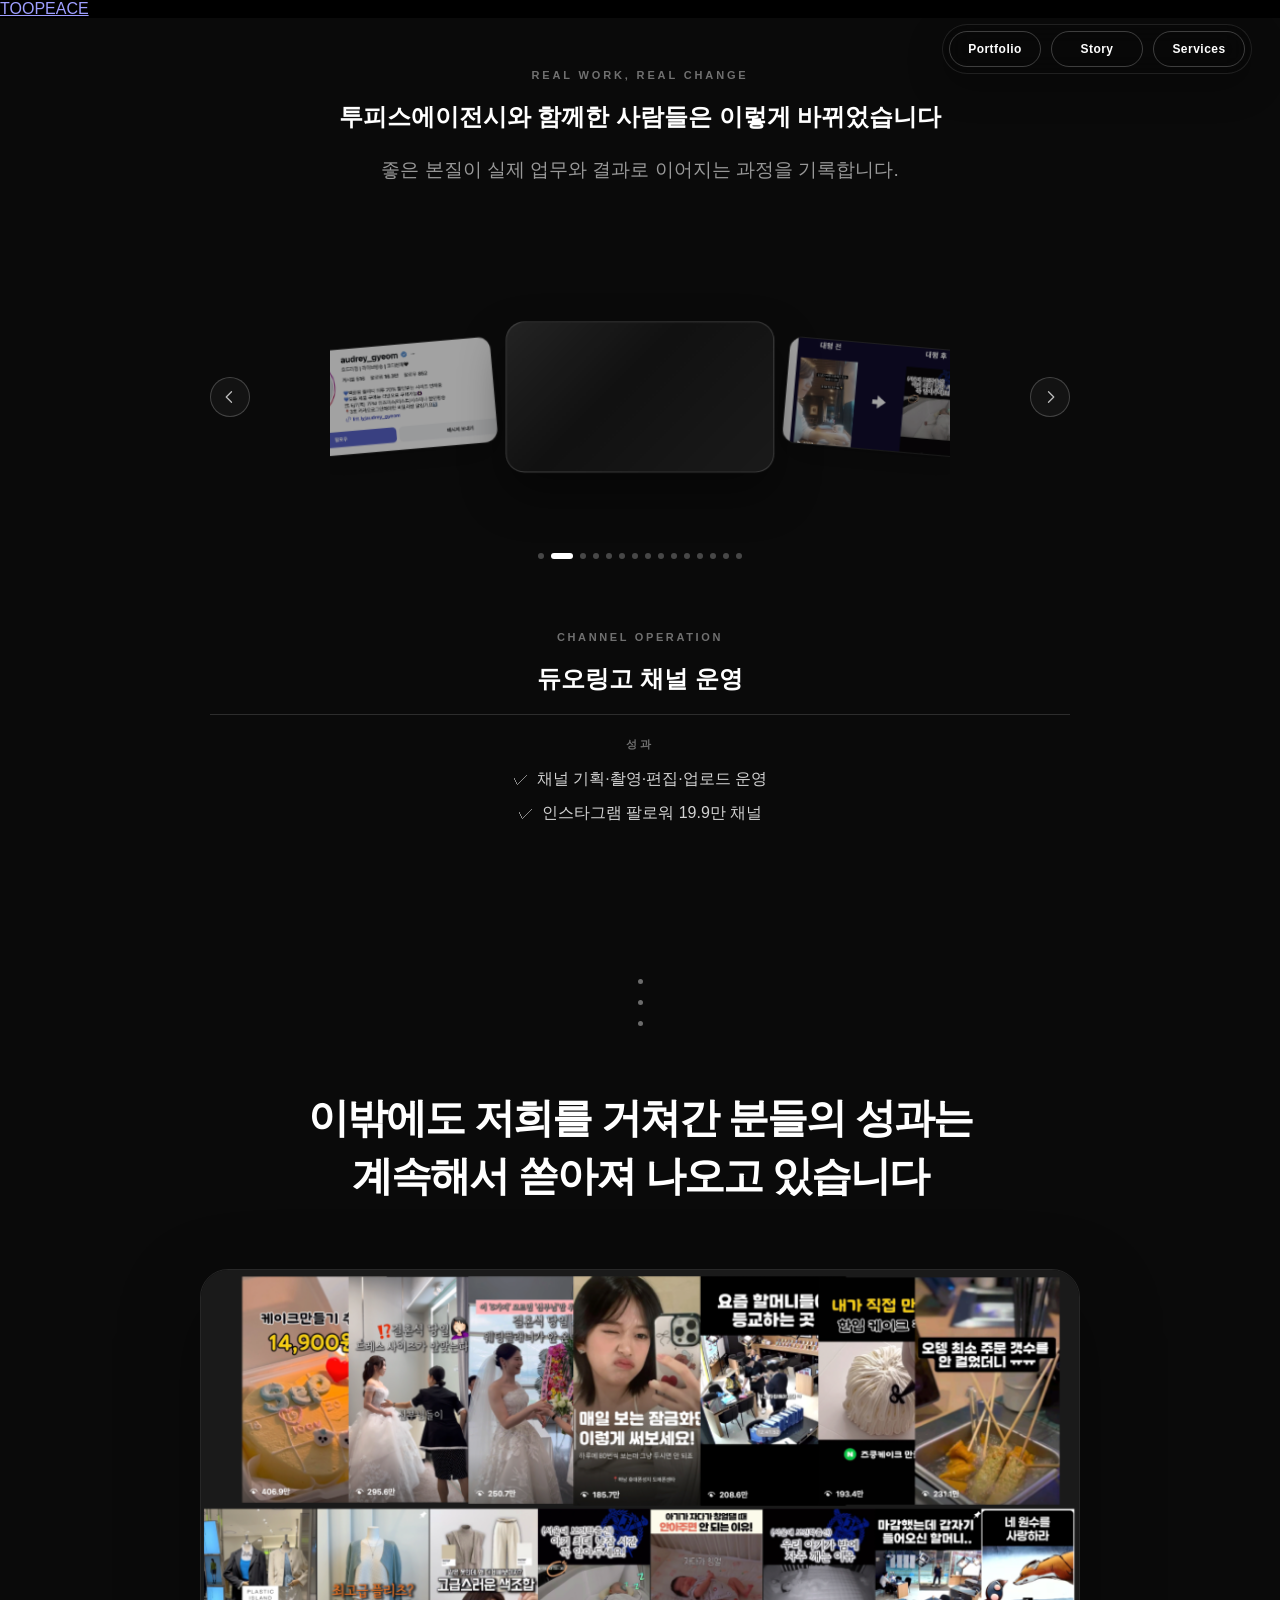
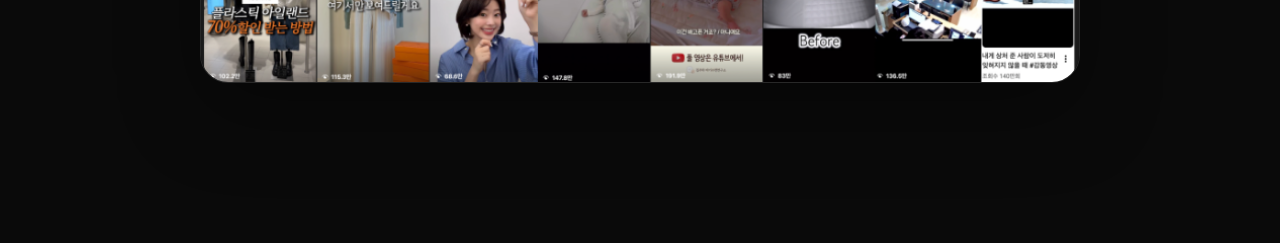
==== portfolio.html @ 748fc74e "feat: split Toopeace into dedicated pages" ====
<!doctype html>
<html lang="ko">
  <head>
    <meta charset="UTF-8" />
    <meta name="viewport" content="width=device-width, initial-scale=1" />
    <meta name="theme-color" content="#000000" />
    <title>Portfolio | Toopeace</title>
    <link rel="stylesheet" href="./styles.css?v=20260904-multipage" />
    <script src="./app.js?v=20260904-multipage" defer></script>
  </head>
  <body>
    <a class="tp-home-link" href="./index.html" aria-label="Toopeace 홈으로">TOOPEACE</a>
    <nav class="tp-primary-nav tp-primary-nav--floating" aria-label="주요 메뉴">
      <a class="tp-primary-nav-link" href="./portfolio.html" aria-current="page">Portfolio</a>
      <a class="tp-primary-nav-link" href="./story.html">Story</a>
      <a class="tp-primary-nav-link" href="./services.html">Services</a>
    </nav>

    <main class="tp-subpage tp-subpage--portfolio">
      <section class="tp-results" id="portfolio" aria-labelledby="results-title">
        <div class="tp-results-heading">
          <p class="tp-eyebrow">REAL WORK, REAL CHANGE</p>
          <h1 id="results-title">투피스에이전시와 함께한 사람들은 이렇게 바뀌었습니다</h1>
          <p>좋은 본질이 실제 업무와 결과로 이어지는<br class="tp-br-mobile" /> 과정을 기록합니다.</p>
        </div>

        <div class="tp-portfolio-carousel" data-portfolio-carousel tabindex="0" aria-label="포트폴리오 캐러셀">
          <div class="tp-portfolio-stage">
            <button class="tp-carousel-arrow tp-carousel-arrow--prev" type="button" data-carousel-prev aria-label="이전 포트폴리오">
              <svg viewBox="0 0 24 24" aria-hidden="true" focusable="false"><path d="m14 5-7 7 7 7" /></svg>
            </button>
            <div class="tp-portfolio-viewport">
              <div class="tp-portfolio-track" data-carousel-track></div>
            </div>
            <button class="tp-carousel-arrow tp-carousel-arrow--next" type="button" data-carousel-next aria-label="다음 포트폴리오">
              <svg viewBox="0 0 24 24" aria-hidden="true" focusable="false"><path d="m10 5 7 7-7 7" /></svg>
            </button>
          </div>
          <div class="tp-carousel-dots" data-carousel-dots aria-label="포트폴리오 선택"></div>
          <article class="tp-portfolio-detail" aria-live="polite">
            <p class="tp-portfolio-detail-category" data-portfolio-category></p>
            <h2 data-portfolio-title></h2>
            <div class="tp-portfolio-results">
              <p class="tp-portfolio-results-label">성과</p>
              <ul data-portfolio-results></ul>
            </div>
          </article>
          <div class="tp-portfolio-detail-media" data-portfolio-media>
            <figure data-portfolio-before hidden><figcaption>Before</figcaption><img src="" alt="" /></figure>
            <figure data-portfolio-after hidden><figcaption>After</figcaption><img src="" alt="" /></figure>
          </div>
        </div>

        <div class="tp-results-outro">
          <div class="tp-results-outro-dots" aria-hidden="true"><span></span><span></span><span></span></div>
          <p class="tp-results-outro-copy">이밖에도 저희를 거쳐간 분들의 성과는<br />계속해서 쏟아져 나오고 있습니다</p>
          <div class="tp-results-outro-media">
            <img src="./assets/results-collage.png" alt="투피스에이전시를 거쳐간 채널들의 인기 콘텐츠 조회수 성과 모음" />
          </div>
        </div>
      </section>
    </main>
  </body>
</html>
---- styles.css ----
:root {
  color-scheme: dark;
  font-family: "Helvetica Neue", Helvetica, Arial, sans-serif;
  background: #000;
}

* {
  box-sizing: border-box;
}

html,
body {
  min-height: 100%;
  margin: 0;
  padding: 0;
  background: #000;
}

body {
  overflow-x: hidden;
}

.visually-hidden {
  position: absolute;
  width: 1px;
  height: 1px;
  padding: 0;
  margin: -1px;
  overflow: hidden;
  clip: rect(0, 0, 0, 0);
  white-space: nowrap;
  border: 0;
}

.toopeace-wrap {
  width: 100%;
  min-height: 100vh;
  min-height: 100svh;
  margin-left: 0;
  padding: 84px 20px 48px;
  display: flex;
  flex-direction: column;
  align-items: center;
  justify-content: center;
  background: #000;
  overflow: hidden;
}

.tp-svg-text {
  display: block;
  width: calc(100vw - 40px);
  max-width: 1400px;
  height: auto;
  margin-bottom: 32px;
  overflow: visible;
}

.tp-svg-text [data-l] {
  fill: none;
  stroke: #fff;
  stroke-width: 1.5;
  stroke-linecap: round;
  stroke-linejoin: round;
  stroke-dashoffset: var(--dl, 999);
}

.tp-mission {
  max-width: min(680px, 92vw);
  margin-top: 0;
  color: #fff;
  text-align: center;
  opacity: 1;
  transform: none;
}

.toopeace-wrap.tp-visible .tp-mission {
  opacity: 1;
  transform: translateY(0);
}

.tp-primary-nav {
  display: flex;
  align-items: center;
  justify-content: center;
  gap: 10px;
  margin: 0 0 22px;
}

.tp-primary-nav--floating {
  position: fixed;
  top: 24px;
  right: 28px;
  z-index: 50;
  margin: 0;
  padding: 6px;
  border: 1px solid rgba(255, 255, 255, 0.1);
  border-radius: 999px;
  background: rgba(8, 8, 8, 0.68);
  box-shadow: 0 12px 36px rgba(0, 0, 0, 0.28);
  backdrop-filter: blur(16px) saturate(130%);
  -webkit-backdrop-filter: blur(16px) saturate(130%);
}

.tp-primary-nav-link {
  display: inline-flex;
  min-width: 92px;
  height: 36px;
  align-items: center;
  justify-content: center;
  padding: 0 18px;
  border: 1px solid rgba(255, 255, 255, 0.22);
  border-radius: 999px;
  color: #fff;
  font-size: 12px;
  font-weight: 600;
  letter-spacing: 0.04em;
  text-decoration: none;
  transition: color 0.2s ease, border-color 0.2s ease, background 0.2s ease, transform 0.2s ease;
}

.tp-primary-nav-link:hover,
.tp-primary-nav-link:focus-visible {
  color: #fff;
  border-color: rgba(255, 255, 255, 0.9);
  background: rgba(255, 255, 255, 0.08);
  transform: translateY(-1px);
}

.tp-mission-copy {
  margin: 0;
  color: rgba(255, 255, 255, 0.68);
  font-size: clamp(12px, 1.35vw, 15px);
  font-weight: 400;
  line-height: 1.9;
  word-break: keep-all;
}

.tp-hero-socials {
  display: flex;
  flex-wrap: wrap;
  justify-content: center;
  gap: clamp(8px, 2vw, 18px);
  margin: 30px 0 0;
}

.tp-hero-social {
  display: inline-flex;
  align-items: center;
  justify-content: center;
  width: auto;
  height: 44px;
  gap: clamp(8px, 1vw, 10px);
  padding: 0 clamp(14px, 1.4vw, 18px);
  border: 1px solid rgba(255, 255, 255, 0.16);
  border-radius: 999px;
  color: rgba(255, 255, 255, 0.72);
  background:
    linear-gradient(
      135deg,
      rgba(0, 0, 0, 0.72) 0%,
      rgba(0, 0, 0, 0.6) 60%,
      rgba(255, 255, 255, 0.16) 100%
    ),
    rgba(255, 255, 255, 0.08);
  box-shadow:
    inset 0 1px 0 rgba(255, 255, 255, 0.14),
    0 10px 24px rgba(0, 0, 0, 0.34);
  backdrop-filter: blur(10px) saturate(120%);
  -webkit-backdrop-filter: blur(10px) saturate(120%);
  text-decoration: none;
  transition: color 0.25s ease, border-color 0.25s ease, background 0.25s ease, transform 0.25s ease;
}

.tp-hero-social[data-platform="instagram"] {
  color: #e1306c;
}

.tp-hero-social[data-platform="youtube"] {
  color: #ff0033;
}

.tp-hero-social[data-platform="blog"] {
  color: #18b85b;
}

.tp-hero-social:hover {
  border-color: rgba(255, 255, 255, 0.28);
  background:
    linear-gradient(
      135deg,
      rgba(0, 0, 0, 0.64) 0%,
      rgba(0, 0, 0, 0.52) 60%,
      rgba(255, 255, 255, 0.2) 100%
    ),
    rgba(255, 255, 255, 0.1);
  transform: translateY(-2px);
}

.tp-hero-social:focus-visible {
  outline: 1px solid rgba(255, 255, 255, 0.9);
  outline-offset: 4px;
}

.tp-hero-social svg {
  width: 22px;
  height: 22px;
  flex: 0 0 22px;
  fill: none;
  stroke: currentColor;
  stroke-width: 1.7;
  stroke-linecap: round;
  stroke-linejoin: round;
}

.tp-hero-social-handle {
  color: #fff;
  font-family: Arial, sans-serif;
  font-size: 16px;
  font-weight: 500;
  line-height: 1;
  letter-spacing: 0;
}

.tp-hero-social .tp-social-dot,
.tp-hero-social .tp-social-play {
  fill: currentColor;
  stroke: none;
}

.tp-contact {
  display: inline-flex;
  align-items: center;
  justify-content: center;
  height: 54px;
  min-width: 178px;
  margin-top: 34px;
  padding: 0 30px;
  gap: 12px;
  border: 1px solid rgba(255, 255, 255, 0.16);
  border-radius: 999px;
  color: rgba(255, 255, 255, 0.92);
  background:
    linear-gradient(
      135deg,
      rgba(0, 0, 0, 0.72) 0%,
      rgba(0, 0, 0, 0.6) 60%,
      rgba(255, 255, 255, 0.16) 100%
    ),
    rgba(255, 255, 255, 0.08);
  box-shadow:
    inset 0 1px 0 rgba(255, 255, 255, 0.14),
    0 10px 24px rgba(0, 0, 0, 0.34);
  backdrop-filter: blur(10px) saturate(120%);
  -webkit-backdrop-filter: blur(10px) saturate(120%);
  cursor: pointer;
  font: inherit;
  font-size: 15px;
  font-weight: 500;
  letter-spacing: -0.01em;
  opacity: 1;
  transform: none;
  transition: background 0.15s ease, border-color 0.15s ease, box-shadow 0.15s ease,
    transform 0.15s ease;
}

.toopeace-wrap.tp-visible .tp-contact {
  opacity: 1;
  transform: translateY(0);
}

.tp-contact:hover {
  transform: scale(1.02);
  border-color: rgba(255, 255, 255, 0.28);
  background:
    linear-gradient(
      135deg,
      rgba(0, 0, 0, 0.64) 0%,
      rgba(0, 0, 0, 0.52) 60%,
      rgba(255, 255, 255, 0.2) 100%
    ),
    rgba(255, 255, 255, 0.1);
  box-shadow:
    inset 0 1px 0 rgba(255, 255, 255, 0.18),
    0 14px 30px rgba(0, 0, 0, 0.4);
}

.toopeace-wrap.tp-visible .tp-contact:hover {
  transform: translateY(0) scale(1.02);
}

.tp-contact:active {
  transform: scale(0.96);
}

.toopeace-wrap.tp-visible .tp-contact:active {
  transform: translateY(0) scale(0.96);
}

.tp-contact:focus-visible {
  outline: 1px solid rgba(255, 255, 255, 0.9);
  outline-offset: 6px;
}

.tp-more-link {
  text-decoration: none;
}

.tp-morph-icon-wrap {
  position: relative;
  display: inline-flex;
  width: 18px;
  height: 18px;
  flex: 0 0 18px;
  align-items: center;
  justify-content: center;
}

.tp-morph-icon {
  position: absolute;
  inset: 0;
  display: inline-flex;
  align-items: center;
  justify-content: center;
  transition: opacity 0.15s ease, transform 0.15s ease;
}

.tp-morph-icon svg {
  width: 18px;
  height: 18px;
  fill: none;
  stroke: currentColor;
  stroke-linecap: round;
  stroke-linejoin: round;
  stroke-width: 1.8;
}

.tp-morph-icon--check {
  opacity: 0;
  transform: scale(0.5);
}

.tp-contact.is-hovered .tp-morph-icon--send,
.tp-contact:focus-visible .tp-morph-icon--send {
  opacity: 0;
  transform: scale(0.5);
}

.tp-contact.is-hovered .tp-morph-icon--check,
.tp-contact:focus-visible .tp-morph-icon--check {
  opacity: 1;
  transform: scale(1);
}

.tp-labels {
  display: flex;
  flex-direction: column;
  align-items: center;
  gap: 12px;
  margin-bottom: 44px;
  opacity: 0;
  transform: translateY(10px);
  transition: opacity 0.8s ease 3.3s, transform 0.8s ease 3.3s;
}

.toopeace-wrap.tp-visible .tp-labels {
  opacity: 1;
  transform: translateY(0);
}

.tp-label-wrap {
  display: flex;
  align-items: center;
  gap: 16px;
}

.tp-label {
  display: inline-flex;
  min-width: 200px;
  align-items: center;
  justify-content: center;
  gap: 10px;
  padding: 12px 22px;
  border-radius: 50px;
  color: #fff;
  background: rgba(255, 255, 255, 0.07);
  text-decoration: none;
  transition: background 0.2s ease;
}

.tp-label:hover {
  background: rgba(255, 255, 255, 0.14);
}

.tp-label:focus-visible {
  outline: 1px solid rgba(255, 255, 255, 0.9);
  outline-offset: 5px;
}

.tp-label > svg {
  width: 16px;
  height: 16px;
  flex-shrink: 0;
}

.tp-label-text {
  display: flex;
  flex-direction: column;
  text-align: left;
}

.tp-sub,
.tp-main {
  display: block;
  text-transform: uppercase;
}

.tp-sub {
  margin-bottom: 2px;
  color: rgba(255, 255, 255, 0.45);
  font-size: 9px;
  font-weight: 300;
  letter-spacing: 0.22em;
}

.tp-main {
  color: #fff;
  font-size: 13px;
  font-weight: 700;
  letter-spacing: 0.16em;
}

.tp-divider {
  display: none;
}

.tp-caption {
  margin: 0;
  color: rgba(255, 255, 255, 0.28);
  font-size: 10px;
  letter-spacing: 0.36em;
  text-transform: uppercase;
  opacity: 0;
  transition: opacity 0.8s ease 3.6s;
}

.toopeace-wrap.tp-visible .tp-caption {
  opacity: 1;
}

.toopeace-wrap.tp-reduced-motion .tp-svg-text [data-l] {
  stroke-dashoffset: 0 !important;
  transition: none !important;
}

.toopeace-wrap.tp-reduced-motion .tp-mission,
.toopeace-wrap.tp-reduced-motion .tp-contact,
.toopeace-wrap.tp-reduced-motion .tp-labels,
.toopeace-wrap.tp-reduced-motion .tp-caption {
  opacity: 1;
  transform: none;
  transition: none;
}

@media (min-width: 769px) {
  .tp-labels {
    flex-direction: row;
    gap: 0;
  }

  .tp-label-wrap {
    gap: 0;
  }

  .tp-label {
    min-width: unset;
  }

  .tp-divider {
    display: block;
    width: 1px;
    height: 44px;
    margin: 0 12px;
    flex-shrink: 0;
    background: rgba(255, 255, 255, 0.18);
  }

  .tp-label-wrap:last-child .tp-divider {
    display: none;
  }
}

@media (prefers-reduced-motion: reduce) {
  *,
  *::before,
  *::after {
    scroll-behavior: auto !important;
  }
}

.tp-results {
  min-height: 100vh;
  padding: clamp(40px, 4vw, 72px) clamp(20px, 6vw, 96px) 160px;
  color: #fff;
  background: #0a0a0a;
}

.tp-results-heading,
.tp-cases {
  width: min(1200px, 100%);
  margin-right: auto;
  margin-left: auto;
}

.tp-results-heading {
  max-width: 960px;
  text-align: center;
  opacity: 0;
  transform: translateY(48px);
  transition: opacity 0.9s ease, transform 0.9s cubic-bezier(0.22, 1, 0.36, 1);
}

.tp-results-heading.is-visible {
  opacity: 1;
  transform: translateY(0);
}

.tp-br-mobile {
  display: none;
}

.tp-eyebrow,
.tp-case-index {
  margin: 0;
  color: rgba(255, 255, 255, 0.42);
  font-size: 11px;
  font-weight: 700;
  letter-spacing: 0.26em;
  text-transform: uppercase;
}

.tp-results-heading h2 {
  max-width: 900px;
  margin: 22px auto 24px;
  font-size: clamp(34px, 5vw, 72px);
  font-weight: 700;
  line-height: 1.12;
  letter-spacing: -0.045em;
  word-break: keep-all;
}

.tp-results-heading > p:last-child {
  max-width: 620px;
  margin: 0 auto;
  color: rgba(255, 255, 255, 0.58);
  font-size: clamp(15px, 1.5vw, 20px);
  line-height: 1.75;
  word-break: keep-all;
}

.tp-cases {
  display: flex;
  flex-direction: column;
  gap: clamp(64px, 8vw, 112px);
  margin-top: clamp(72px, 10vw, 140px);
}

.tp-portfolio-carousel {
  width: min(860px, 100%);
  margin: clamp(36px, 5vw, 70px) auto 0;
  opacity: 0;
  transform: translateY(48px);
  transition: opacity 0.9s ease, transform 0.9s cubic-bezier(0.22, 1, 0.36, 1);
}

.tp-portfolio-carousel.is-visible {
  opacity: 1;
  transform: translateY(0);
}

.tp-portfolio-stage {
  --card-step: 240px;
  position: relative;
  display: flex;
  width: 100%;
  min-height: 292px;
  margin-top: 0;
  align-items: center;
  justify-content: center;
}

.tp-portfolio-viewport {
  position: relative;
  width: min(620px, calc(100% - 104px));
  height: 292px;
  overflow: hidden;
}

.tp-portfolio-track {
  position: relative;
  width: 100%;
  height: 100%;
}

.tp-portfolio-card {
  position: absolute;
  top: 50%;
  left: 50%;
  display: flex;
  width: 256px;
  height: 144px;
  min-height: 144px;
  flex-direction: column;
  align-items: center;
  gap: 0;
  padding: 0;
  border: 0;
  color: #fff;
  background: transparent;
  cursor: pointer;
  opacity: 0.18;
  pointer-events: none;
  transform: translate(-50%, -50%) translateX(calc(var(--position) * var(--card-step))) rotate(calc(var(--position) * 5deg)) scale(0.74);
  transition: opacity 0.55s ease, transform 0.7s cubic-bezier(0.22, 1, 0.36, 1), filter 0.55s ease;
  will-change: transform, opacity;
}

.tp-portfolio-card[data-position="0"] {
  z-index: 3;
  opacity: 1;
  pointer-events: auto;
  transform: translate(-50%, -50%) translateX(0) rotate(0) scale(1.05);
}

.tp-portfolio-card[data-position="-1"],
.tp-portfolio-card[data-position="1"] {
  z-index: 2;
  opacity: 0.62;
  filter: saturate(0.7);
  pointer-events: auto;
}

.tp-portfolio-card:focus-visible {
  outline: 1px solid rgba(255, 255, 255, 0.9);
  outline-offset: 8px;
}

.tp-portfolio-card img {
  display: block;
  width: 256px;
  height: 144px;
  border: 1px solid rgba(255, 255, 255, 0.12);
  border-radius: 18px;
  background: #111;
  box-shadow: 0 20px 44px rgba(0, 0, 0, 0.42);
  object-fit: cover;
}

.tp-portfolio-card-placeholder {
  display: block;
  width: 256px;
  height: 144px;
  border: 1px solid rgba(255, 255, 255, 0.16);
  border-radius: 18px;
  background:
    linear-gradient(135deg, rgba(255, 255, 255, 0.08), transparent 42%),
    linear-gradient(315deg, rgba(255, 255, 255, 0.04), transparent 58%),
    #111;
  box-shadow: 0 20px 44px rgba(0, 0, 0, 0.42);
}

.tp-carousel-arrow {
  position: absolute;
  top: 50%;
  z-index: 5;
  display: grid;
  width: 40px;
  height: 40px;
  place-items: center;
  padding: 0;
  border: 1px solid rgba(255, 255, 255, 0.2);
  border-radius: 50%;
  color: rgba(255, 255, 255, 0.72);
  background: rgba(255, 255, 255, 0.04);
  cursor: pointer;
  transform: translateY(-50%);
  transition: color 0.2s ease, border-color 0.2s ease, background 0.2s ease, transform 0.2s ease;
}

.tp-carousel-arrow--prev {
  left: 0;
}

.tp-carousel-arrow--next {
  right: 0;
}

.tp-carousel-arrow:hover:not(:disabled) {
  border-color: rgba(255, 255, 255, 0.68);
  color: #fff;
  background: rgba(255, 255, 255, 0.1);
  transform: translateY(-50%) scale(1.05);
}

.tp-carousel-arrow:disabled {
  cursor: not-allowed;
  opacity: 0.22;
}

.tp-carousel-arrow:focus-visible {
  outline: 1px solid rgba(255, 255, 255, 0.9);
  outline-offset: 5px;
}

.tp-carousel-arrow svg {
  width: 18px;
  height: 18px;
  fill: none;
  stroke: currentColor;
  stroke-linecap: round;
  stroke-linejoin: round;
  stroke-width: 1.7;
}

.tp-carousel-dots {
  display: flex;
  flex-wrap: wrap;
  justify-content: center;
  gap: 7px;
  margin-top: 10px;
}

.tp-carousel-dot {
  width: 6px;
  height: 6px;
  padding: 0;
  border: 0;
  border-radius: 999px;
  background: rgba(255, 255, 255, 0.25);
  cursor: pointer;
  transition: width 0.3s ease, background 0.3s ease;
}

.tp-carousel-dot[aria-current="true"] {
  width: 22px;
  background: #fff;
}

.tp-carousel-dot:focus-visible {
  outline: 1px solid rgba(255, 255, 255, 0.9);
  outline-offset: 5px;
}

.tp-portfolio-detail {
  max-width: 860px;
  margin: clamp(48px, 6vw, 72px) auto 0;
  text-align: center;
}

.tp-portfolio-detail-media {
  display: grid;
  grid-template-columns: repeat(auto-fit, minmax(min(260px, 100%), 1fr));
  gap: 16px;
  margin: 42px auto 0;
}

.tp-portfolio-detail-media[hidden] {
  display: none;
}

.tp-portfolio-detail-media figure {
  position: relative;
  min-width: 0;
  margin: 0;
  overflow: hidden;
  border: 1px solid rgba(255, 255, 255, 0.14);
  border-radius: 22px;
  background: #fff;
  box-shadow: 0 22px 64px rgba(0, 0, 0, 0.34);
}

.tp-portfolio-detail-media figcaption {
  position: absolute;
  top: 12px;
  left: 12px;
  z-index: 1;
  padding: 7px 11px;
  border: 1px solid rgba(255, 255, 255, 0.18);
  border-radius: 999px;
  color: #fff;
  background: rgba(0, 0, 0, 0.72);
  font-size: 10px;
  font-weight: 700;
  letter-spacing: 0.12em;
  text-transform: uppercase;
  backdrop-filter: blur(10px);
  -webkit-backdrop-filter: blur(10px);
}

.tp-portfolio-detail-media img {
  display: block;
  width: 100%;
  height: clamp(280px, 42vw, 520px);
  object-fit: contain;
}

.tp-portfolio-detail-category,
.tp-portfolio-results-label {
  margin: 0;
  color: rgba(255, 255, 255, 0.42);
  font-size: 11px;
  font-weight: 700;
  letter-spacing: 0.24em;
  text-transform: uppercase;
}

.tp-portfolio-detail h3 {
  margin: 18px 0 30px;
  color: #fff;
  font-size: clamp(28px, 4vw, 48px);
  font-weight: 700;
  line-height: 1.2;
  letter-spacing: -0.06em;
  word-break: keep-all;
}

.tp-portfolio-results {
  padding-top: 22px;
  border-top: 1px solid rgba(255, 255, 255, 0.14);
}

.tp-portfolio-results ul {
  display: grid;
  gap: 8px;
  margin: 14px 0 0;
  padding: 0;
  color: rgba(255, 255, 255, 0.82);
  font-size: 16px;
  line-height: 1.6;
  list-style: none;
}

.tp-portfolio-results li::before {
  margin-right: 8px;
  color: rgba(255, 255, 255, 0.52);
  content: "✓";
}

.tp-case {
  display: grid;
  grid-template-columns: minmax(0, 1.06fr) minmax(0, 0.94fr);
  align-items: center;
  gap: clamp(32px, 5vw, 80px);
  opacity: 0;
  transform: translateY(48px);
  transition: opacity 0.9s ease, transform 0.9s cubic-bezier(0.22, 1, 0.36, 1);
}

.tp-case.is-visible {
  opacity: 1;
  transform: translateY(0);
}

.tp-case--reverse .tp-case-media {
  grid-column: 2;
  grid-row: 1;
}

.tp-case--reverse .tp-case-copy {
  grid-column: 1;
  grid-row: 1;
  justify-self: end;
}

.tp-case-media {
  position: relative;
  width: 80%;
  min-height: 0;
  aspect-ratio: 2.4 / 1;
  justify-self: end;
  display: flex;
  flex-direction: column;
  align-items: center;
  justify-content: center;
  overflow: hidden;
  border: 1px solid rgba(255, 255, 255, 0.12);
  border-radius: 28px;
  color: rgba(255, 255, 255, 0.9);
  background: #fff;
  box-shadow: inset 0 1px 0 rgba(255, 255, 255, 0.12), 0 28px 80px rgba(0, 0, 0, 0.34);
}

.tp-case--reverse .tp-case-media {
  width: 80%;
  min-height: 0;
  aspect-ratio: 2.4 / 1;
  justify-self: start;
}

.tp-case-media img {
  display: block;
  width: 100%;
  height: 100%;
  border-radius: inherit;
  object-fit: contain;
}

.tp-case-media::after {
  position: absolute;
  inset: 14px;
  border: 1px solid rgba(255, 255, 255, 0.08);
  border-radius: 20px;
  content: "";
  pointer-events: none;
}

.tp-case-media,
.tp-case-copy {
  opacity: 0;
  transform: translateX(-32px) scale(0.98);
  transition: opacity 0.9s ease, transform 0.9s cubic-bezier(0.22, 1, 0.36, 1);
}

.tp-case-copy {
  transform: translateX(32px);
  transition-delay: 0.12s;
}

.tp-case--reverse .tp-case-media {
  transform: translateX(32px) scale(0.98);
}

.tp-case--reverse .tp-case-copy {
  transform: translateX(-32px);
}

.tp-case.is-visible .tp-case-media,
.tp-case.is-visible .tp-case-copy {
  opacity: 1;
  transform: none;
}

.tp-case-media-mark {
  display: grid;
  width: 64px;
  height: 64px;
  margin-bottom: 24px;
  place-items: center;
  border: 1px solid rgba(255, 255, 255, 0.35);
  border-radius: 50%;
  color: rgba(255, 255, 255, 0.72);
  font-size: 32px;
  font-weight: 300;
  line-height: 1;
}

.tp-case-media strong {
  font-size: clamp(18px, 2vw, 28px);
  letter-spacing: -0.03em;
}

.tp-case-media small {
  margin-top: 10px;
  color: rgba(255, 255, 255, 0.42);
  font-size: 12px;
  letter-spacing: 0.04em;
}

.tp-case-copy {
  max-width: 480px;
}

.tp-case-copy h3 {
  margin: 20px 0 42px;
  font-size: clamp(26px, 3vw, 48px);
  font-weight: 700;
  line-height: 1.2;
  letter-spacing: -0.05em;
  word-break: keep-all;
}

.tp-case-process {
  display: grid;
  gap: 14px;
  margin: 0;
  padding: 24px 0 0;
  border-top: 1px solid rgba(255, 255, 255, 0.14);
  list-style: none;
}

.tp-case-process li {
  position: relative;
  padding-left: 26px;
  color: rgba(255, 255, 255, 0.62);
  font-size: 15px;
  line-height: 1.65;
  word-break: keep-all;
}

.tp-case-process li::before {
  position: absolute;
  top: 0;
  left: 0;
  color: rgba(255, 255, 255, 0.5);
  content: "✓";
  font-weight: 700;
}

.tp-case-result {
  margin: 28px 0 0;
  padding-top: 24px;
  border-top: 1px solid rgba(255, 255, 255, 0.14);
  color: rgba(255, 255, 255, 0.92);
  font-size: clamp(17px, 1.6vw, 21px);
  font-weight: 700;
  line-height: 1.5;
  word-break: keep-all;
}

.tp-case-result span {
  display: block;
  margin-bottom: 10px;
  color: rgba(255, 255, 255, 0.44);
  font-size: 11px;
  letter-spacing: 0.2em;
}

.tp-social-links {
  display: flex;
  flex-wrap: wrap;
  gap: 8px;
  margin-top: 22px;
}

.tp-social-link {
  display: inline-flex;
  align-items: center;
  gap: 7px;
  min-height: 30px;
  padding: 6px 11px;
  border: 1px solid rgba(255, 255, 255, 0.18);
  border-radius: 999px;
  color: rgba(255, 255, 255, 0.72);
  background: rgba(255, 255, 255, 0.04);
  cursor: pointer;
  font: inherit;
  font-size: 11px;
  font-weight: 600;
  letter-spacing: 0.02em;
  transition: color 0.25s ease, border-color 0.25s ease, background 0.25s ease,
    transform 0.25s ease;
}

.tp-social-link:hover {
  border-color: rgba(255, 255, 255, 0.42);
  color: #fff;
  background: rgba(255, 255, 255, 0.1);
  transform: translateY(-2px);
}

.tp-social-link:focus-visible {
  outline: 1px solid rgba(255, 255, 255, 0.9);
  outline-offset: 4px;
}

.tp-social-link svg {
  width: 14px;
  height: 14px;
  fill: none;
  stroke: currentColor;
  stroke-width: 1.7;
  stroke-linecap: round;
  stroke-linejoin: round;
}

.tp-social-link .tp-social-dot {
  fill: currentColor;
  stroke: none;
}

.tp-social-link .tp-social-play {
  fill: currentColor;
  stroke: none;
}

.tp-results-outro {
  width: min(1200px, 100%);
  margin: clamp(96px, 12vw, 160px) auto 0;
  text-align: center;
  opacity: 0;
  transform: translateY(48px);
  transition: opacity 0.9s ease, transform 0.9s cubic-bezier(0.22, 1, 0.36, 1);
}

.tp-results-outro.is-visible {
  opacity: 1;
  transform: translateY(0);
}

.tp-results-outro-dots {
  display: flex;
  flex-direction: column;
  align-items: center;
  gap: 16px;
  margin-bottom: clamp(40px, 5vw, 64px);
}

.tp-results-outro-dots span {
  width: 5px;
  height: 5px;
  border-radius: 50%;
  background: rgba(255, 255, 255, 0.4);
}

.tp-results-outro-copy {
  margin: 0;
  font-size: clamp(24px, 3.2vw, 44px);
  font-weight: 700;
  line-height: 1.4;
  letter-spacing: -0.045em;
  word-break: keep-all;
}

.tp-results-outro-media {
  width: min(880px, 100%);
  margin: clamp(40px, 5vw, 64px) auto 0;
  overflow: hidden;
  border: 1px solid rgba(255, 255, 255, 0.12);
  border-radius: 28px;
  box-shadow: 0 28px 80px rgba(0, 0, 0, 0.34);
}

.tp-results-outro-media img {
  display: block;
  width: 100%;
  height: auto;
}

.tp-journey {
  min-height: 100vh;
  padding: clamp(112px, 13vw, 196px) clamp(20px, 6vw, 96px) 180px;
  color: #fff;
  background: #000;
}

.tp-journey-heading {
  width: min(920px, 100%);
  margin-right: auto;
  margin-left: auto;
}

.tp-journey-heading {
  text-align: center;
}

.tp-journey-avatar-wrap {
  display: grid;
  width: 124px;
  height: 124px;
  margin: 30px auto 0;
  padding: 6px;
  place-items: center;
  border: 1px solid rgba(255, 255, 255, 0.2);
  border-radius: 50%;
  background: rgba(255, 255, 255, 0.05);
  box-shadow: 0 18px 48px rgba(0, 0, 0, 0.35);
}

.tp-journey-avatar {
  display: block;
  width: 100%;
  height: 100%;
  border-radius: 50%;
  object-fit: cover;
}

.tp-journey-heading h2 {
  margin: 24px 0 0;
  font-size: clamp(34px, 4.6vw, 64px);
  font-weight: 700;
  line-height: 1.08;
  letter-spacing: -0.06em;
  word-break: keep-all;
}

.tp-journey-steps {
  display: flex;
  flex-direction: column;
  gap: clamp(64px, 8vw, 112px);
  width: min(1040px, 100%);
  margin: clamp(80px, 10vw, 136px) auto 0;
}

.tp-journey-step {
  display: grid;
  grid-template-columns: minmax(0, 1fr) minmax(0, 1fr);
  align-items: center;
  gap: clamp(32px, 5vw, 80px);
}

.tp-journey-step--reverse .tp-journey-media {
  grid-column: 2;
  grid-row: 1;
}

.tp-journey-step--reverse .tp-journey-paragraph {
  grid-column: 1;
  grid-row: 1;
}

.tp-journey-media {
  width: 100%;
  aspect-ratio: 4 / 3;
  overflow: hidden;
  border: 1px solid rgba(255, 255, 255, 0.12);
  border-radius: 28px;
  box-shadow: 0 24px 64px rgba(0, 0, 0, 0.35);
}

.tp-journey-media img {
  display: block;
  width: 100%;
  height: 100%;
  object-fit: cover;
}

.tp-journey-paragraph {
  margin: 0;
  color: rgba(255, 255, 255, 0.58);
  font-size: clamp(15px, 1.45vw, 19px);
  line-height: 1.9;
  letter-spacing: -0.035em;
  word-break: keep-all;
}

.tp-journey-paragraph--closing {
  color: rgba(255, 255, 255, 0.92);
}

.tp-journey-media,
.tp-journey-paragraph {
  opacity: 0;
  transform: translateX(-32px) scale(0.98);
  transition: opacity 0.9s ease, transform 0.9s cubic-bezier(0.22, 1, 0.36, 1);
}

.tp-journey-paragraph {
  transform: translateX(32px);
  transition-delay: 0.12s;
}

.tp-journey-step--reverse .tp-journey-media {
  transform: translateX(32px) scale(0.98);
}

.tp-journey-step--reverse .tp-journey-paragraph {
  transform: translateX(-32px);
}

.tp-journey-step.is-visible .tp-journey-media,
.tp-journey-step.is-visible .tp-journey-paragraph {
  opacity: 1;
  transform: none;
}

.tp-journey-cta {
  margin-top: clamp(72px, 9vw, 120px);
  text-align: center;
  opacity: 0;
  transform: translateY(24px);
  transition: opacity 0.9s ease, transform 0.9s cubic-bezier(0.22, 1, 0.36, 1);
}

.tp-journey-cta.is-visible {
  opacity: 1;
  transform: translateY(0);
}

.tp-journey-cta .tp-contact {
  margin-top: 0;
  opacity: 1;
  transform: none;
  transition: background 0.25s ease, border-color 0.25s ease, box-shadow 0.25s ease;
}

.tp-services {
  min-height: 72vh;
  padding: clamp(96px, 12vw, 180px) clamp(20px, 6vw, 96px) 140px;
  color: #fff;
  background: #0a0a0a;
}

.tp-services-heading {
  width: min(920px, 100%);
  margin: 0 auto;
  text-align: center;
}

.tp-services-heading h2 {
  max-width: 760px;
  margin: 22px auto 24px;
  font-size: clamp(34px, 5vw, 68px);
  font-weight: 700;
  line-height: 1.12;
  letter-spacing: -0.06em;
  word-break: keep-all;
}

.tp-services-heading > p:last-child {
  margin: 0 auto;
  color: rgba(255, 255, 255, 0.58);
  font-size: clamp(15px, 1.5vw, 20px);
  line-height: 1.75;
  word-break: keep-all;
}

.tp-service-grid {
  display: grid;
  grid-template-columns: repeat(3, minmax(0, 1fr));
  gap: 16px;
  width: min(1120px, 100%);
  margin: clamp(56px, 8vw, 104px) auto 0;
}

.tp-service-card {
  min-height: 230px;
  padding: 30px;
  border: 1px solid rgba(255, 255, 255, 0.14);
  border-radius: 24px;
  background: rgba(255, 255, 255, 0.035);
  transition: border-color 0.25s ease, background 0.25s ease, transform 0.25s ease;
}

.tp-service-card:hover {
  border-color: rgba(255, 255, 255, 0.4);
  background: rgba(255, 255, 255, 0.07);
  transform: translateY(-4px);
}

.tp-service-index {
  margin: 0 0 46px;
  color: rgba(255, 255, 255, 0.42);
  font-size: 11px;
  font-weight: 700;
  letter-spacing: 0.2em;
}

.tp-service-card h3 {
  margin: 0 0 14px;
  color: #fff;
  font-size: clamp(22px, 2vw, 30px);
  letter-spacing: -0.04em;
}

.tp-service-card > p:last-child {
  margin: 0;
  color: rgba(255, 255, 255, 0.58);
  font-size: 14px;
  line-height: 1.75;
  word-break: keep-all;
}

@media (prefers-reduced-motion: reduce) {
  .tp-case,
  .tp-case.is-visible,
  .tp-case-media,
  .tp-case-copy,
  .tp-results-heading,
  .tp-results-heading.is-visible,
  .tp-results-outro,
  .tp-results-outro.is-visible,
  .tp-journey-cta,
  .tp-journey-cta.is-visible,
  .tp-journey-media,
  .tp-journey-paragraph,
  .tp-journey-step.is-visible .tp-journey-media,
  .tp-journey-step.is-visible .tp-journey-paragraph {
    opacity: 1;
    transform: none;
    transition: none;
  }
}

@media (max-width: 768px) {
  body {
    padding-bottom: 72px;
  }

  .toopeace-wrap {
    min-height: 100vh;
    min-height: 100svh;
  }

  .tp-results {
    padding: 56px 20px 110px;
  }

  .tp-primary-nav {
    gap: 6px;
  }

  .tp-primary-nav--floating {
    top: auto;
    right: 50%;
    bottom: max(12px, env(safe-area-inset-bottom));
    width: min(calc(100vw - 24px), 360px);
    justify-content: stretch;
    transform: translateX(50%);
  }

  .tp-primary-nav-link {
    flex: 1;
    min-width: 0;
    height: 34px;
    padding: 0 12px;
    font-size: 11px;
  }

  .tp-hero-socials {
    flex-wrap: nowrap;
    gap: 8px;
  }

  .tp-hero-social {
    height: 40px;
    gap: 6px;
    padding: 0 8px;
  }

  .tp-hero-social svg {
    width: 20px;
    height: 20px;
    flex-basis: 20px;
  }

  .tp-hero-social-handle {
    font-size: 14px;
  }

  .tp-results-heading h2 {
    font-size: clamp(34px, 10vw, 52px);
    letter-spacing: -0.06em;
  }

  .tp-cases {
    gap: 56px;
    margin-top: 88px;
  }

  .tp-case,
  .tp-case--reverse {
    display: flex;
    flex-direction: column;
    align-items: stretch;
    gap: 42px;
  }

  .tp-case-media,
  .tp-case--reverse .tp-case-media,
  .tp-case-copy,
  .tp-case--reverse .tp-case-copy,
  .tp-journey-media,
  .tp-journey-step--reverse .tp-journey-media,
  .tp-journey-paragraph,
  .tp-journey-step--reverse .tp-journey-paragraph {
    transform: translateY(24px);
  }

  .tp-case--reverse .tp-case-media,
  .tp-case--reverse .tp-case-copy {
    grid-column: auto;
    grid-row: auto;
  }

  .tp-case-media {
    width: 100%;
    min-height: 0;
    aspect-ratio: 2.4 / 1;
    border-radius: 22px;
  }

  .tp-case--reverse .tp-case-media {
    width: 100%;
    min-height: 0;
    aspect-ratio: 2.4 / 1;
    justify-self: auto;
  }

  .tp-case-copy {
    max-width: none;
  }

  .tp-portfolio-stage {
    --card-step: 170px;
    min-height: 236px;
    margin-top: 0;
  }

  .tp-portfolio-viewport {
    width: calc(100% - 76px);
    height: 236px;
  }

  .tp-portfolio-card {
    width: 192px;
    height: 108px;
    min-height: 108px;
    gap: 0;
    transform: translate(-50%, -50%) translateX(calc(var(--position) * var(--card-step))) rotate(calc(var(--position) * 5deg)) scale(0.68);
  }

  .tp-portfolio-card[data-position="0"] {
    transform: translate(-50%, -50%) translateX(0) rotate(0) scale(1.02);
  }

  .tp-portfolio-card img {
    width: 192px;
    height: 108px;
    border-radius: 15px;
  }

  .tp-portfolio-card-placeholder {
    width: 192px;
    height: 108px;
    border-radius: 15px;
  }

  .tp-carousel-arrow {
    width: 32px;
    height: 32px;
  }

  .tp-carousel-arrow svg {
    width: 15px;
    height: 15px;
  }

  .tp-portfolio-detail {
    margin-top: 40px;
  }

  .tp-portfolio-detail-media {
    grid-template-columns: 1fr;
    gap: 12px;
    margin-top: 32px;
  }

  .tp-portfolio-detail-media img {
    height: auto;
    max-height: 72vh;
  }

  .tp-portfolio-detail h3 {
    margin-bottom: 24px;
    font-size: clamp(28px, 8vw, 40px);
  }

  .tp-portfolio-results ul {
    font-size: 15px;
  }

  .tp-br-mobile {
    display: inline;
  }

  .tp-results-heading,
  .tp-case-copy,
  .tp-journey-paragraph {
    text-align: center;
  }

  .tp-case-process li {
    padding-left: 0;
  }

  .tp-case-process li::before {
    position: static;
    margin-right: 8px;
  }

  .tp-social-links {
    justify-content: center;
  }

  .tp-results-outro {
    margin-top: 88px;
  }

  .tp-results-outro-copy {
    font-size: 26px;
  }

  .tp-results-outro-media {
    margin-top: 32px;
    border-radius: 20px;
  }

  .tp-journey {
    min-height: auto;
    padding: 100px 20px 120px;
  }

  .tp-journey-avatar-wrap {
    width: 100px;
    height: 100px;
  }

  .tp-journey-heading h2 {
    font-size: clamp(32px, 9vw, 46px);
  }

  .tp-journey-steps {
    gap: 56px;
    margin-top: 64px;
  }

  .tp-journey-step,
  .tp-journey-step--reverse {
    display: flex;
    flex-direction: column;
    align-items: stretch;
    gap: 24px;
  }

  .tp-journey-step--reverse .tp-journey-media,
  .tp-journey-step--reverse .tp-journey-paragraph {
    grid-column: auto;
    grid-row: auto;
  }

  .tp-journey-media {
    border-radius: 20px;
  }

  .tp-journey-cta {
    margin-top: 72px;
  }

  .tp-journey-paragraph {
    font-size: 16px;
    line-height: 1.85;
  }

  .tp-services {
    min-height: auto;
    padding: 100px 20px 120px;
  }

  .tp-services-heading h2 {
    font-size: clamp(34px, 10vw, 52px);
  }

  .tp-service-grid {
    grid-template-columns: 1fr;
    gap: 12px;
    margin-top: 56px;
  }

  .tp-service-card {
    min-height: 0;
    padding: 26px;
  }

  .tp-service-index {
    margin-bottom: 32px;
  }

  .tp-case-copy h3 {
    margin-bottom: 32px;
    font-size: 32px;
  }

  .tp-case-process {
    gap: 12px;
  }

  .tp-case-result {
    margin-top: 22px;
    font-size: 17px;
  }

  .tp-social-links {
    margin-top: 18px;
  }
}

/* Contact modal */
.tp-contact-modal {
  width: min(420px, calc(100vw - 32px));
  padding: 0;
  border: 1px solid rgba(255, 255, 255, 0.16);
  border-radius: 28px;
  color: #fff;
  background: linear-gradient(160deg, rgba(30, 30, 30, 0.96), rgba(12, 12, 12, 0.96));
  box-shadow: inset 0 1px 0 rgba(255, 255, 255, 0.12), 0 30px 80px rgba(0, 0, 0, 0.6);
  overflow: visible;
}

.tp-contact-modal::backdrop {
  background: rgba(0, 0, 0, 0.65);
  backdrop-filter: blur(6px);
  -webkit-backdrop-filter: blur(6px);
}

.tp-contact-modal[open] {
  animation: tpModalIn 0.35s cubic-bezier(0.25, 0.1, 0.25, 1) both;
}

@keyframes tpModalIn {
  from {
    opacity: 0;
    transform: translateY(16px) scale(0.97);
  }
  to {
    opacity: 1;
    transform: none;
  }
}

.tp-contact-modal [hidden] {
  display: none !important;
}

.tp-modal-form {
  position: relative;
  padding: 40px 34px 36px;
}

.tp-modal-close {
  position: absolute;
  top: 16px;
  right: 16px;
  display: inline-flex;
  align-items: center;
  justify-content: center;
  width: 32px;
  height: 32px;
  padding: 0;
  border: 1px solid rgba(255, 255, 255, 0.16);
  border-radius: 999px;
  color: rgba(255, 255, 255, 0.6);
  background: rgba(255, 255, 255, 0.05);
  cursor: pointer;
  transition: color 0.25s ease, border-color 0.25s ease, background 0.25s ease;
}

.tp-modal-close:hover {
  color: #fff;
  border-color: rgba(255, 255, 255, 0.42);
  background: rgba(255, 255, 255, 0.12);
}

.tp-modal-close:focus-visible {
  outline: 1px solid rgba(255, 255, 255, 0.9);
  outline-offset: 3px;
}

.tp-modal-close svg {
  width: 12px;
  height: 12px;
  fill: none;
  stroke: currentColor;
  stroke-width: 1.7;
  stroke-linecap: round;
}

.tp-modal-body,
.tp-modal-success {
  display: flex;
  flex-direction: column;
  text-align: center;
}

.tp-modal-eyebrow {
  margin: 0 0 12px;
  color: rgba(255, 255, 255, 0.42);
  font-size: 10px;
  font-weight: 700;
  letter-spacing: 0.32em;
}

.tp-modal-form h2 {
  margin: 0 0 12px;
  font-size: 22px;
  font-weight: 700;
  letter-spacing: 0.06em;
}

.tp-modal-desc {
  margin: 0 0 28px;
  color: rgba(255, 255, 255, 0.6);
  font-size: 13px;
  line-height: 1.8;
  word-break: keep-all;
}

.tp-modal-field {
  margin-bottom: 14px;
  text-align: left;
}

.tp-modal-field span {
  display: block;
  margin: 0 0 7px 18px;
  color: rgba(255, 255, 255, 0.5);
  font-size: 11px;
  font-weight: 600;
  letter-spacing: 0.12em;
}

.tp-modal-field input {
  width: 100%;
  box-sizing: border-box;
  padding: 13px 20px;
  border: 1px solid rgba(255, 255, 255, 0.18);
  border-radius: 999px;
  color: #fff;
  background: rgba(255, 255, 255, 0.05);
  font: inherit;
  font-size: 14px;
  transition: border-color 0.25s ease, background 0.25s ease;
}

.tp-modal-field input::placeholder {
  color: rgba(255, 255, 255, 0.32);
}

.tp-modal-field input:focus {
  outline: none;
  border-color: rgba(255, 255, 255, 0.55);
  background: rgba(255, 255, 255, 0.09);
}

.tp-modal-submit {
  display: inline-flex;
  align-items: center;
  justify-content: center;
  width: 100%;
  margin-top: 14px;
  padding: 15px 30px;
  border: 1px solid rgba(255, 255, 255, 0.28);
  border-radius: 999px;
  color: rgba(255, 255, 255, 0.92);
  background: linear-gradient(135deg, rgba(255, 255, 255, 0.18), rgba(255, 255, 255, 0.05));
  box-shadow: inset 0 1px 0 rgba(255, 255, 255, 0.24), 0 14px 34px rgba(0, 0, 0, 0.28);
  cursor: pointer;
  font: inherit;
  font-size: 12px;
  font-weight: 700;
  letter-spacing: 0.3em;
  transition: background 0.25s ease, border-color 0.25s ease, box-shadow 0.25s ease;
}

.tp-modal-submit:hover {
  border-color: rgba(255, 255, 255, 0.5);
  background: linear-gradient(135deg, rgba(255, 255, 255, 0.26), rgba(255, 255, 255, 0.08));
  box-shadow: inset 0 1px 0 rgba(255, 255, 255, 0.34), 0 16px 38px rgba(0, 0, 0, 0.36);
}

.tp-modal-submit:focus-visible {
  outline: 1px solid rgba(255, 255, 255, 0.9);
  outline-offset: 6px;
}

.tp-modal-success {
  padding-top: 26px;
  padding-bottom: 10px;
}
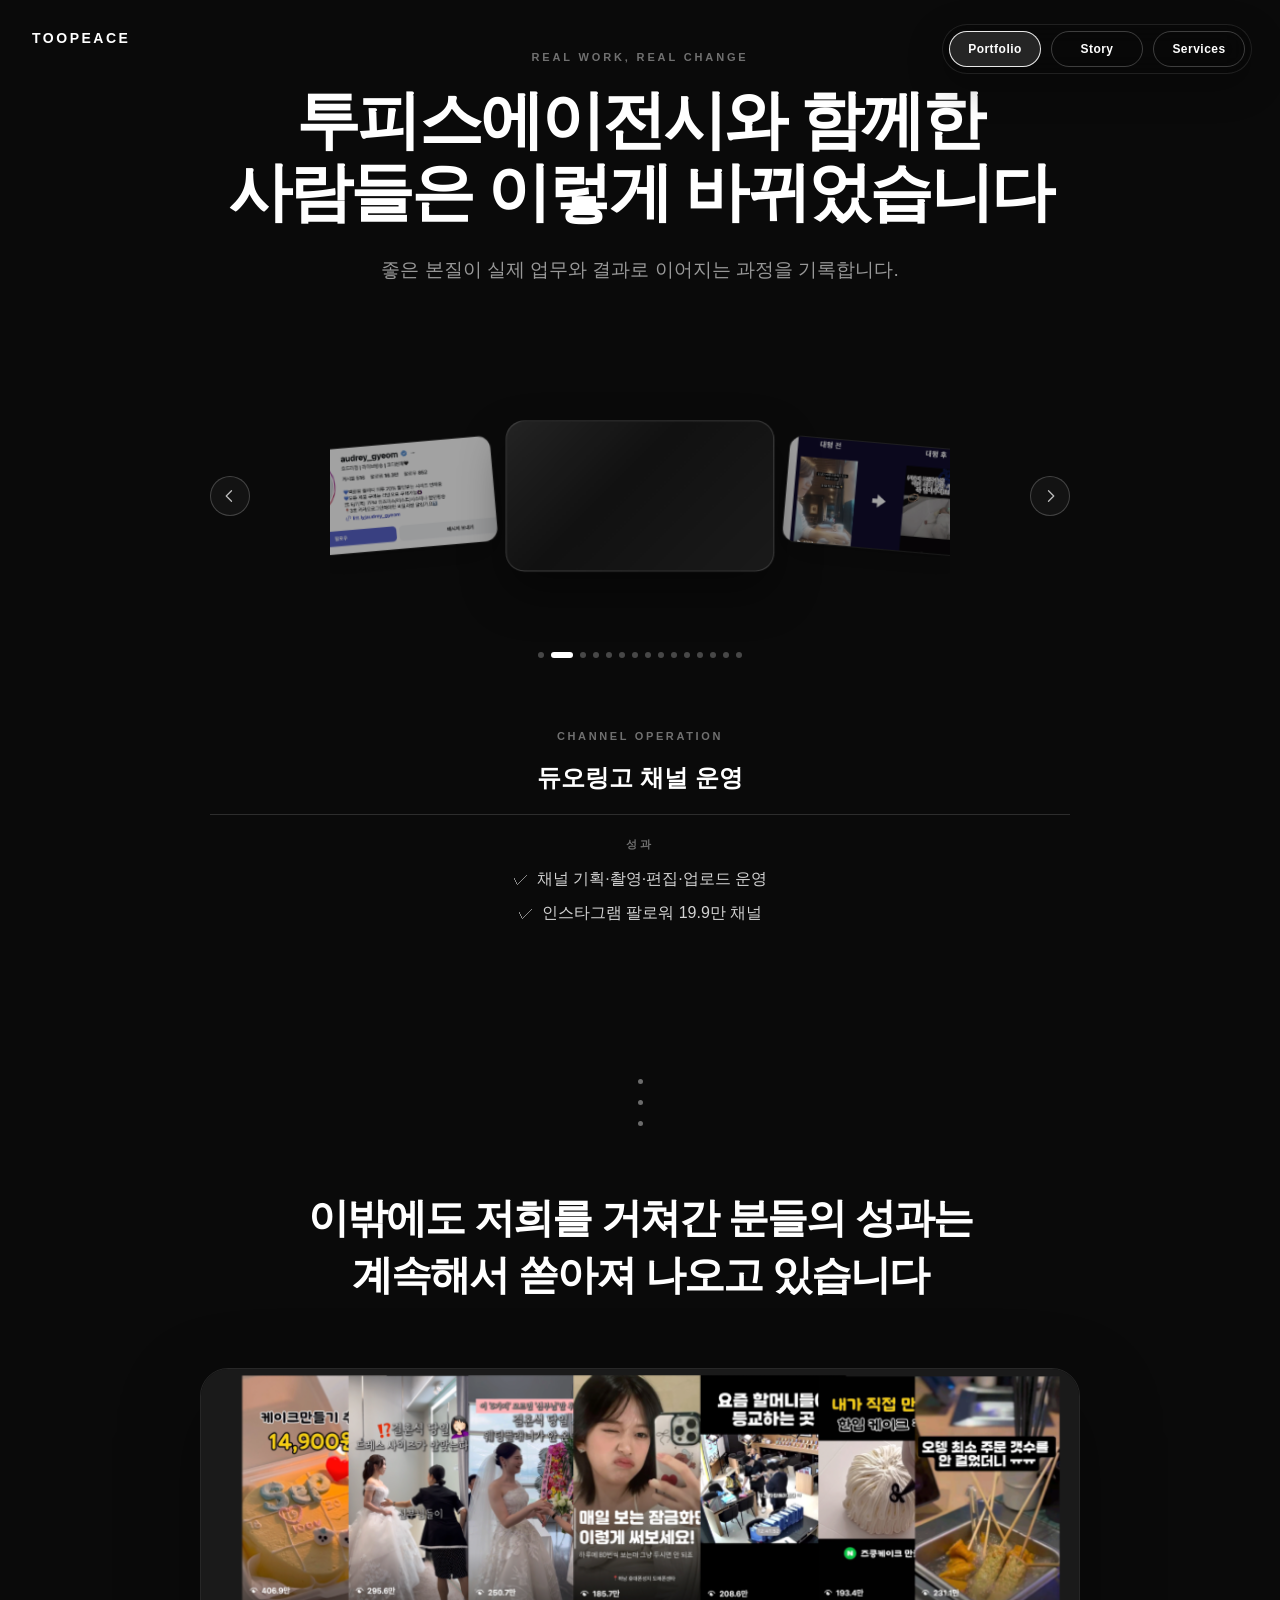
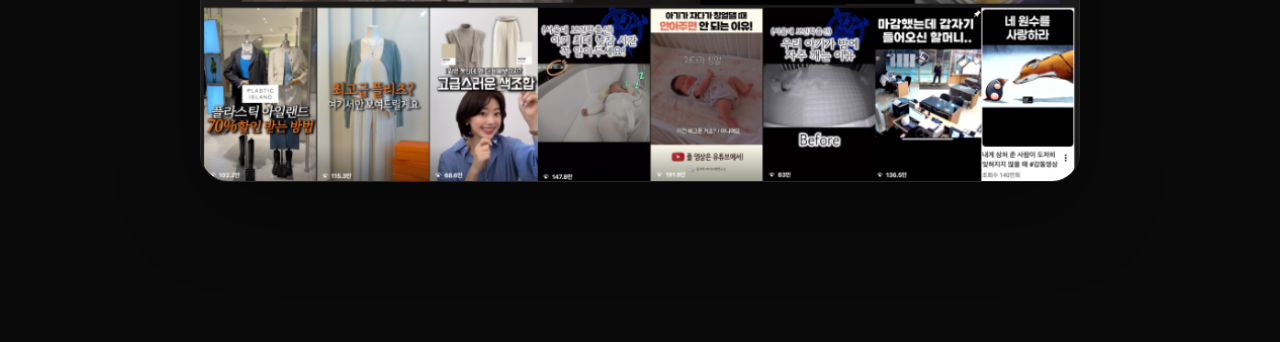
==== commit 736724c6: "style: add Toopeace subpage navigation shell" ====
--- a/portfolio.html
+++ b/portfolio.html
@@ -20,7 +20,7 @@
       <section class="tp-results" id="portfolio" aria-labelledby="results-title">
         <div class="tp-results-heading">
           <p class="tp-eyebrow">REAL WORK, REAL CHANGE</p>
-          <h1 id="results-title">투피스에이전시와 함께한 사람들은 이렇게 바뀌었습니다</h1>
+          <h2 id="results-title">투피스에이전시와 함께한 사람들은 이렇게 바뀌었습니다</h2>
           <p>좋은 본질이 실제 업무와 결과로 이어지는<br class="tp-br-mobile" /> 과정을 기록합니다.</p>
         </div>
 
--- a/styles.css
+++ b/styles.css
@@ -18,6 +18,29 @@
 
 body {
   overflow-x: hidden;
+}
+
+.tp-subpage {
+  min-height: 100vh;
+  background: #000;
+}
+
+.tp-home-link {
+  position: fixed;
+  top: 30px;
+  left: 32px;
+  z-index: 50;
+  color: #fff;
+  font-family: Arial, sans-serif;
+  font-size: 14px;
+  font-weight: 600;
+  letter-spacing: 0.18em;
+  text-decoration: none;
+}
+
+.tp-home-link:hover,
+.tp-home-link:focus-visible {
+  opacity: 0.72;
 }
 
 .visually-hidden {
@@ -124,6 +147,11 @@
   border-color: rgba(255, 255, 255, 0.9);
   background: rgba(255, 255, 255, 0.08);
   transform: translateY(-1px);
+}
+
+.tp-primary-nav-link[aria-current="page"] {
+  border-color: rgba(255, 255, 255, 0.9);
+  background: rgba(255, 255, 255, 0.12);
 }
 
 .tp-mission-copy {
@@ -1390,6 +1418,12 @@
     min-height: 100svh;
   }
 
+  .tp-home-link {
+    top: 20px;
+    left: 20px;
+    font-size: 12px;
+  }
+
   .tp-results {
     padding: 56px 20px 110px;
   }
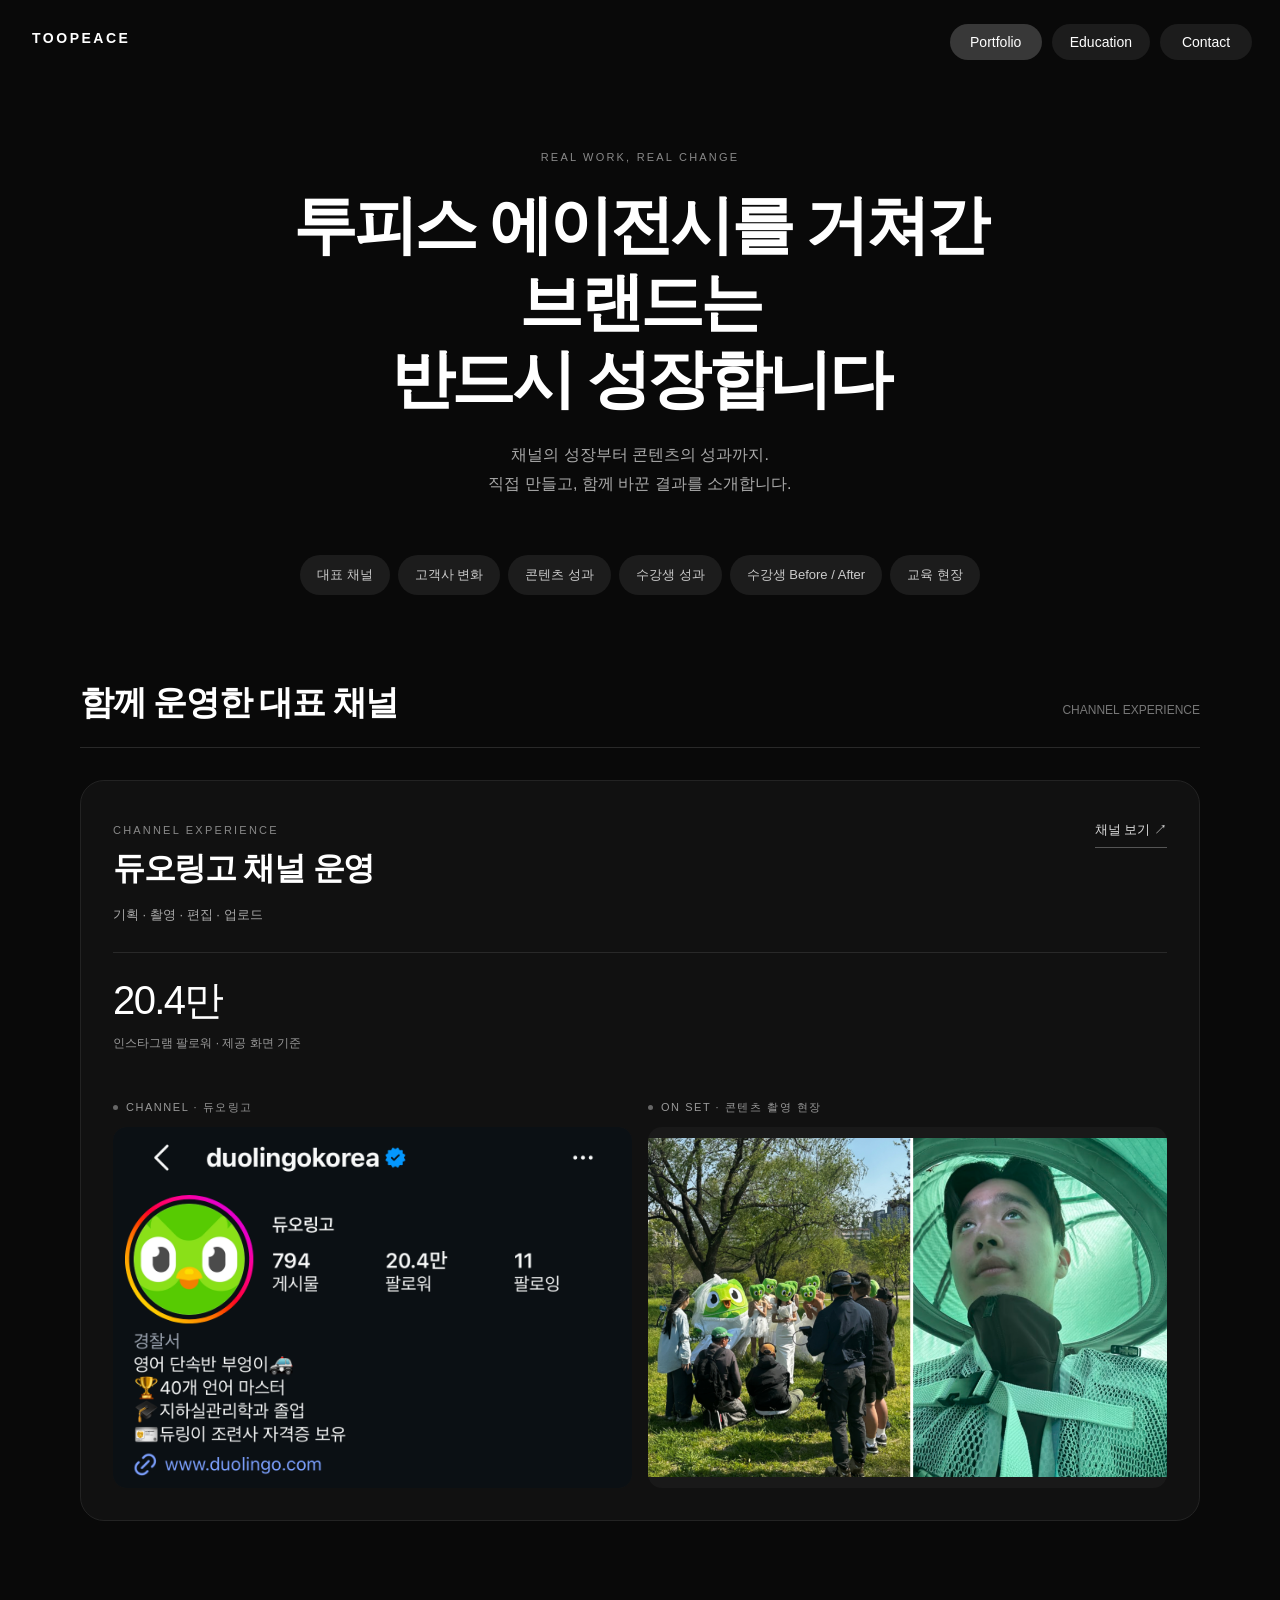
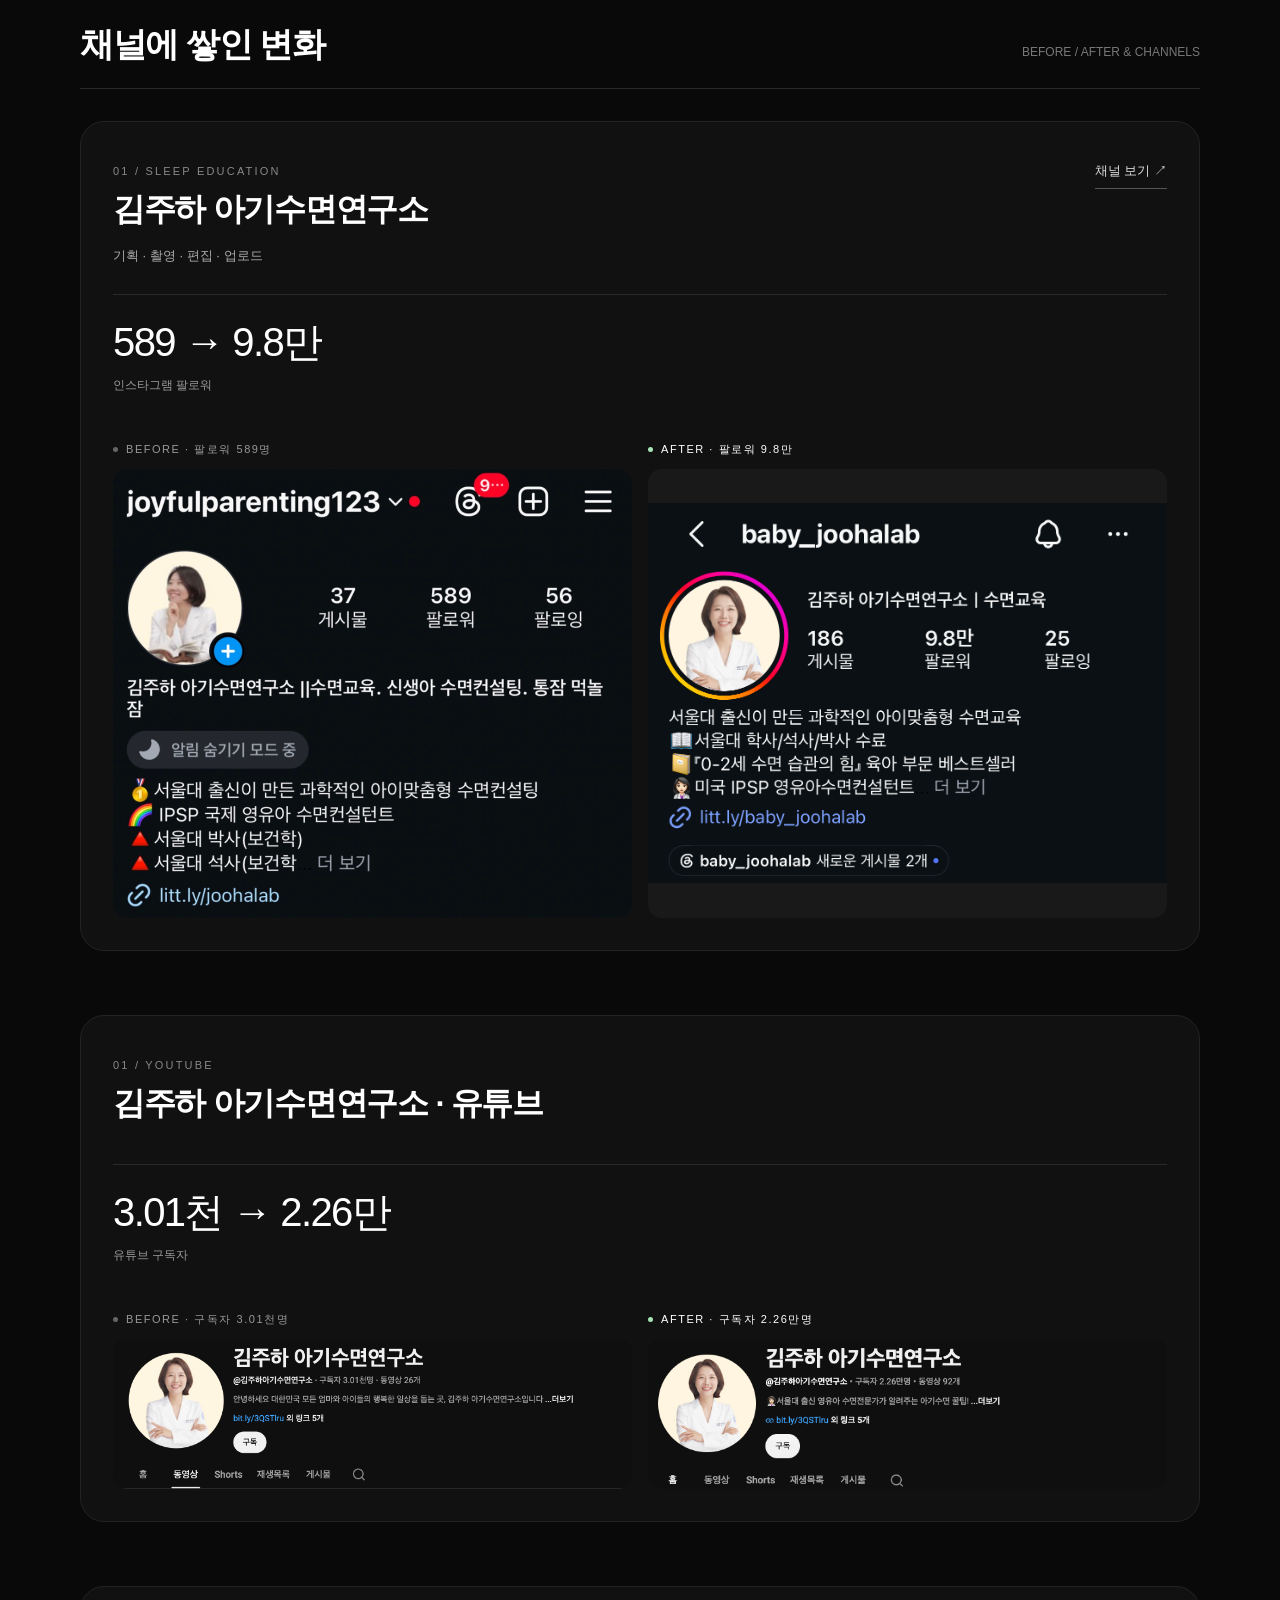
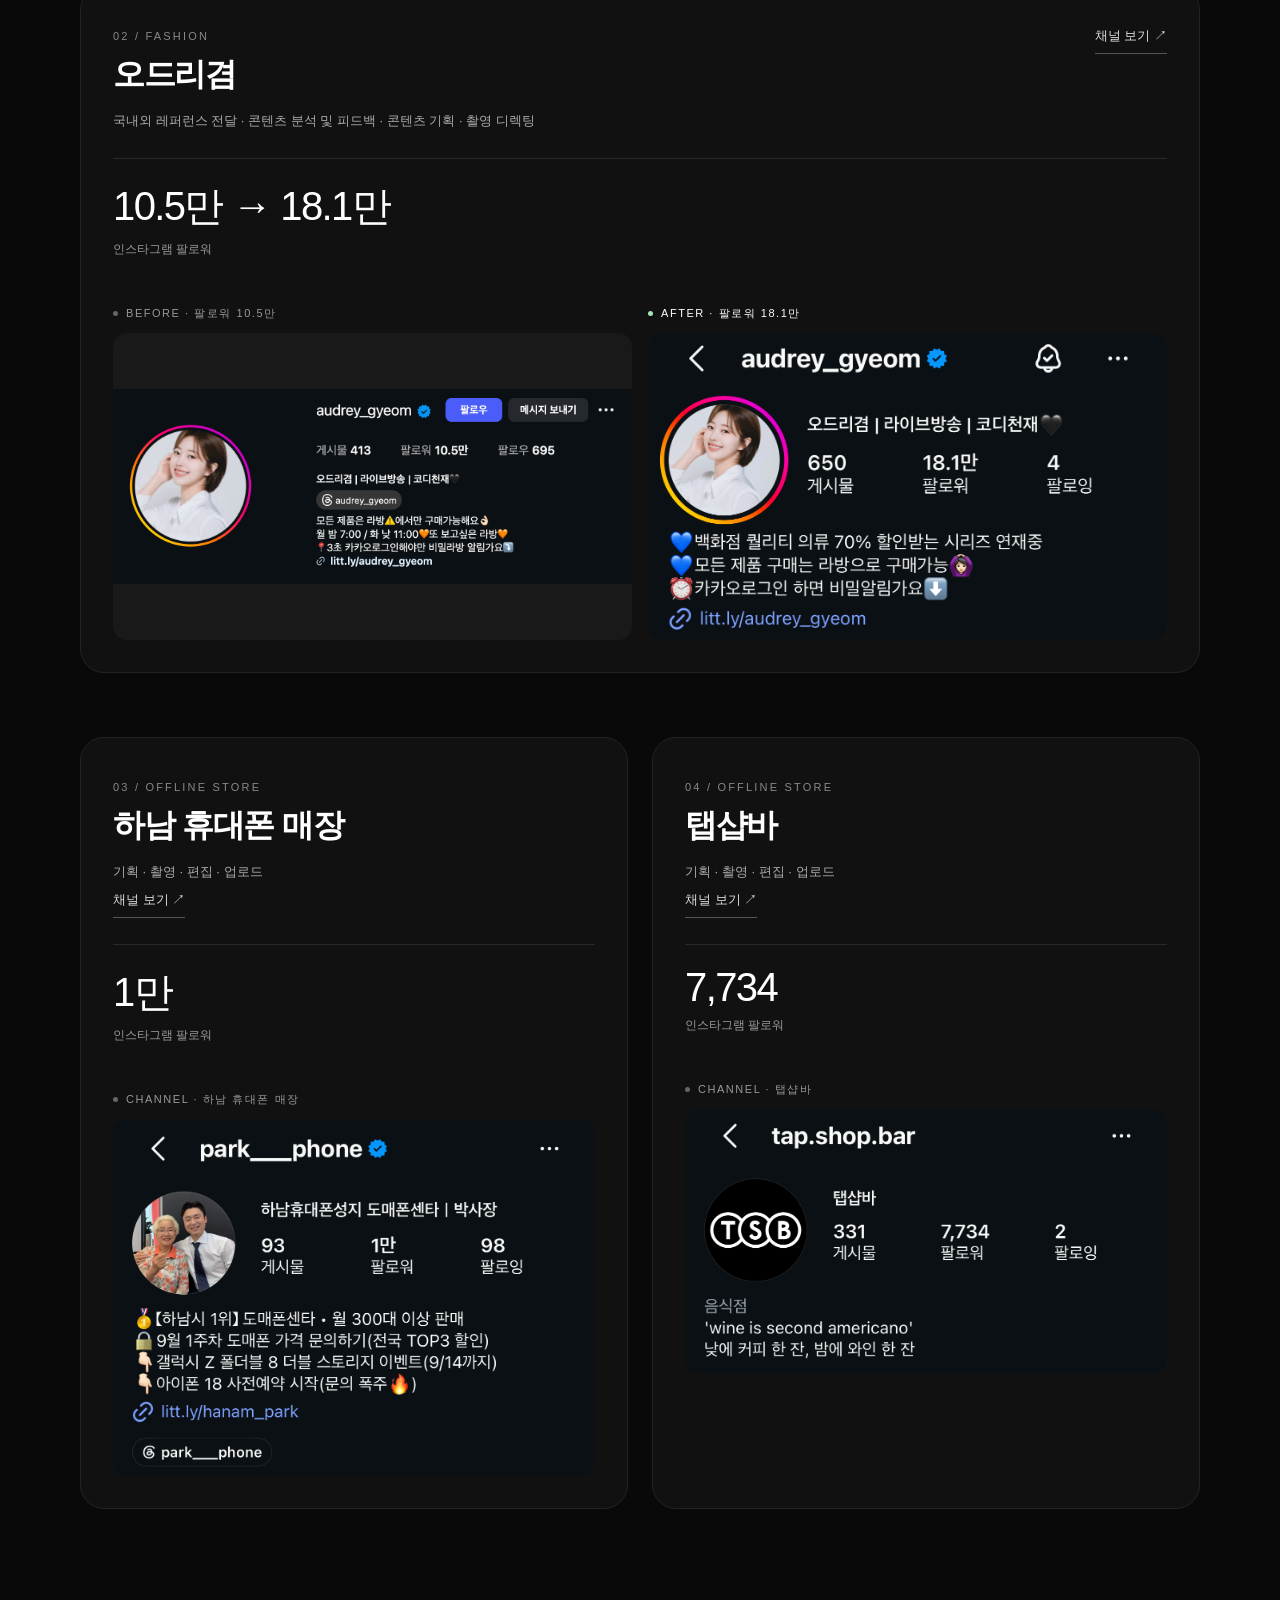
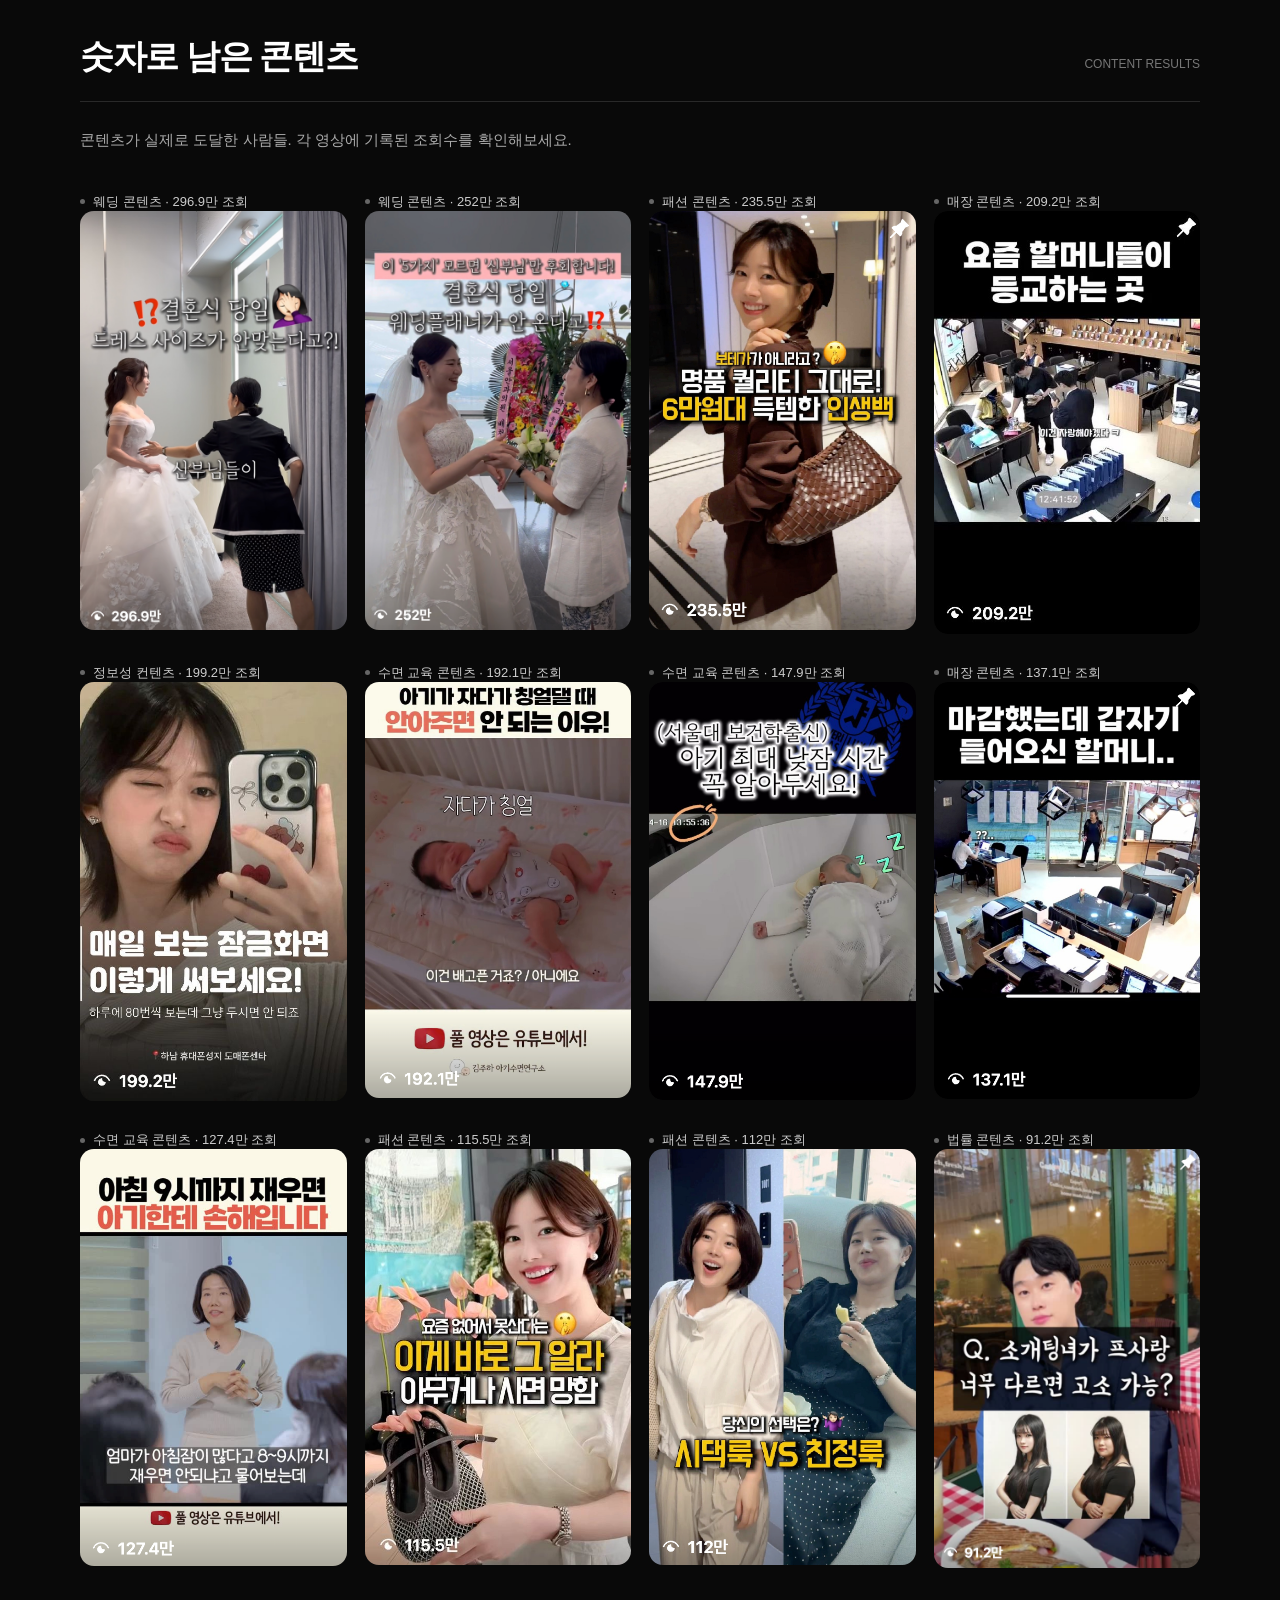
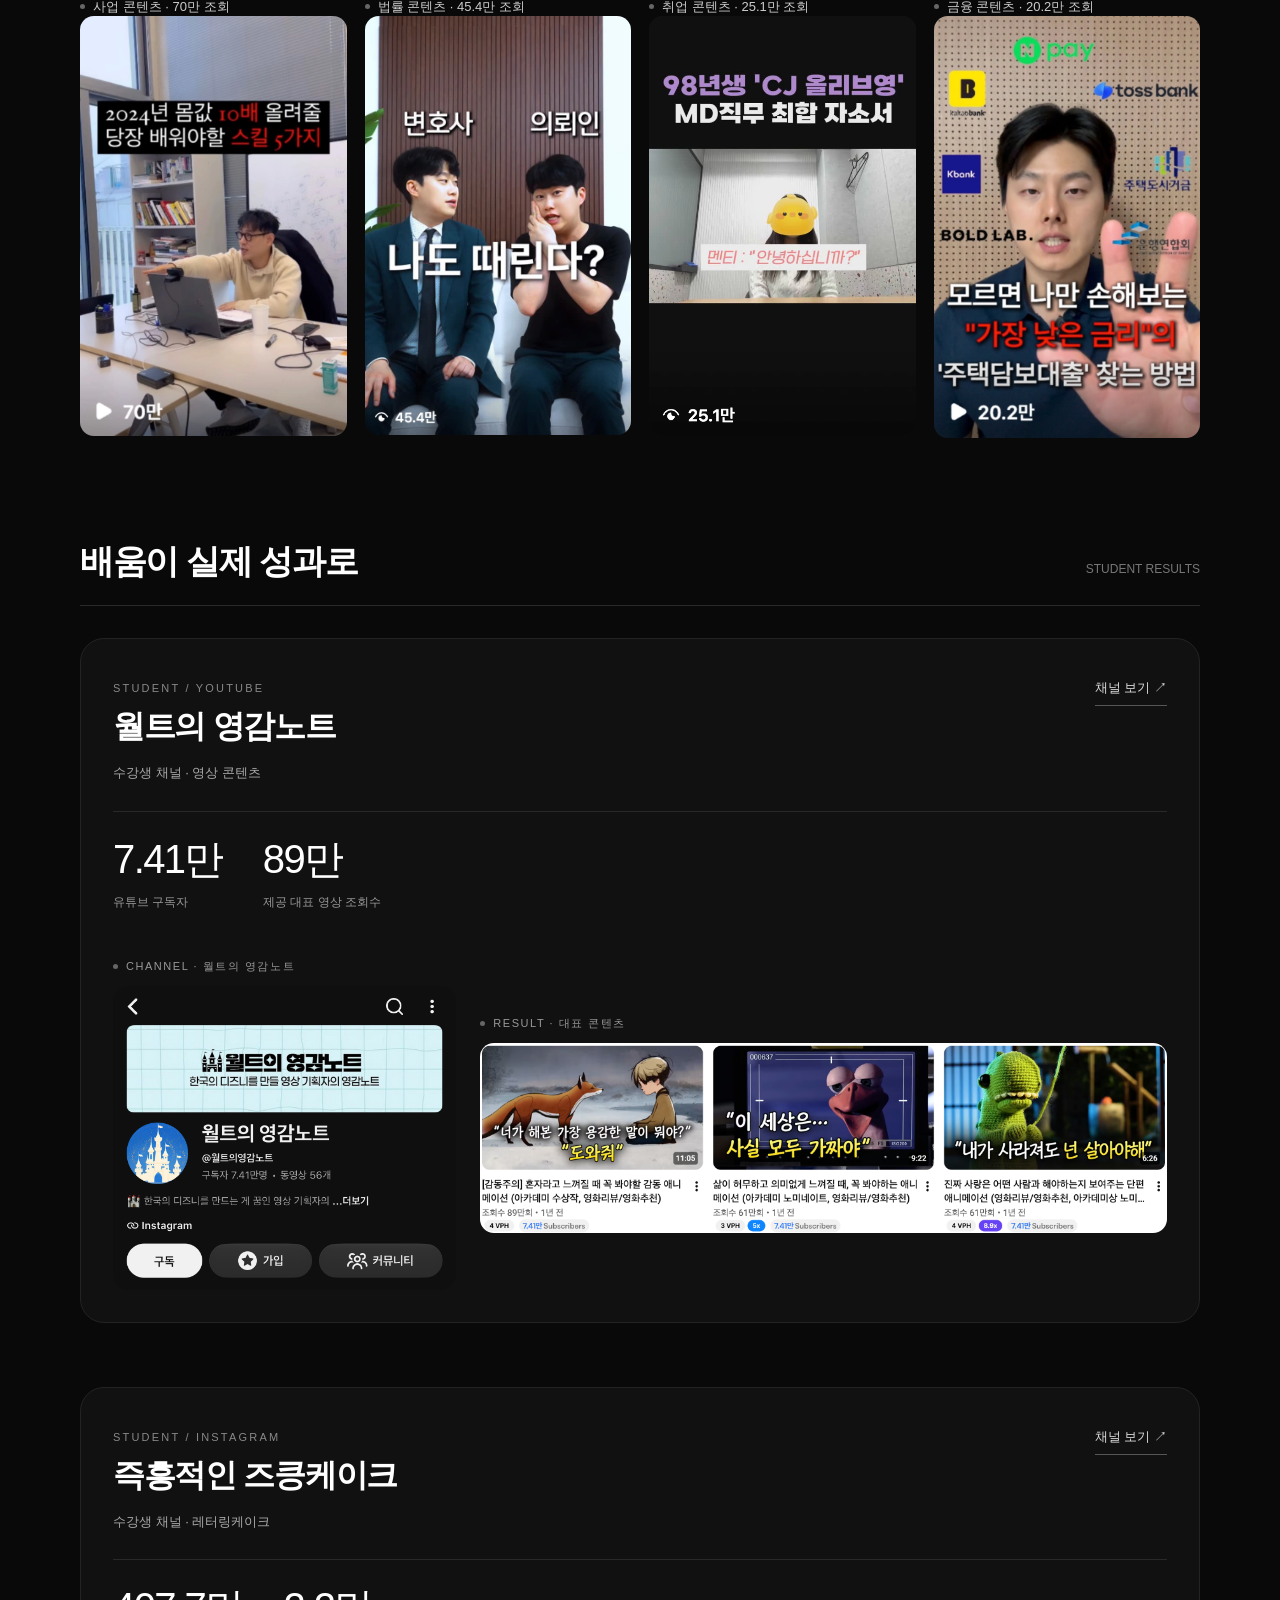
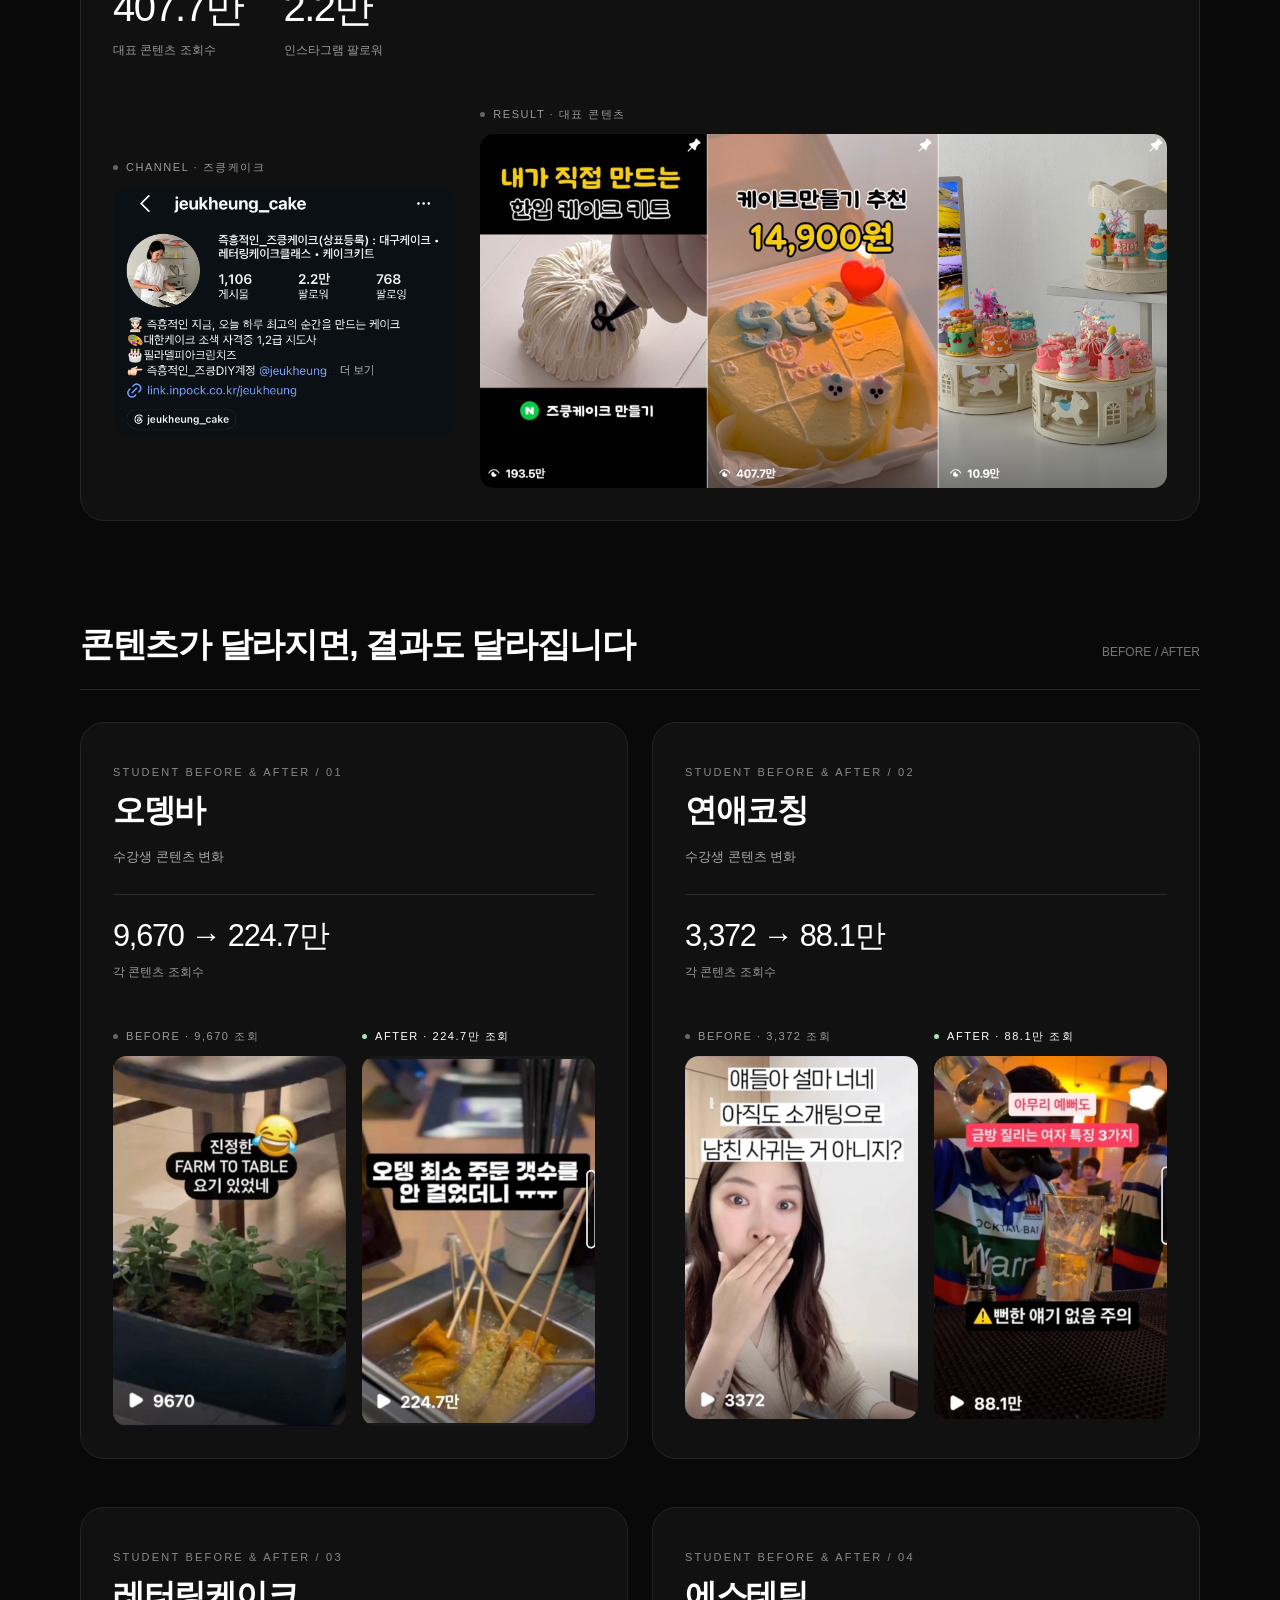
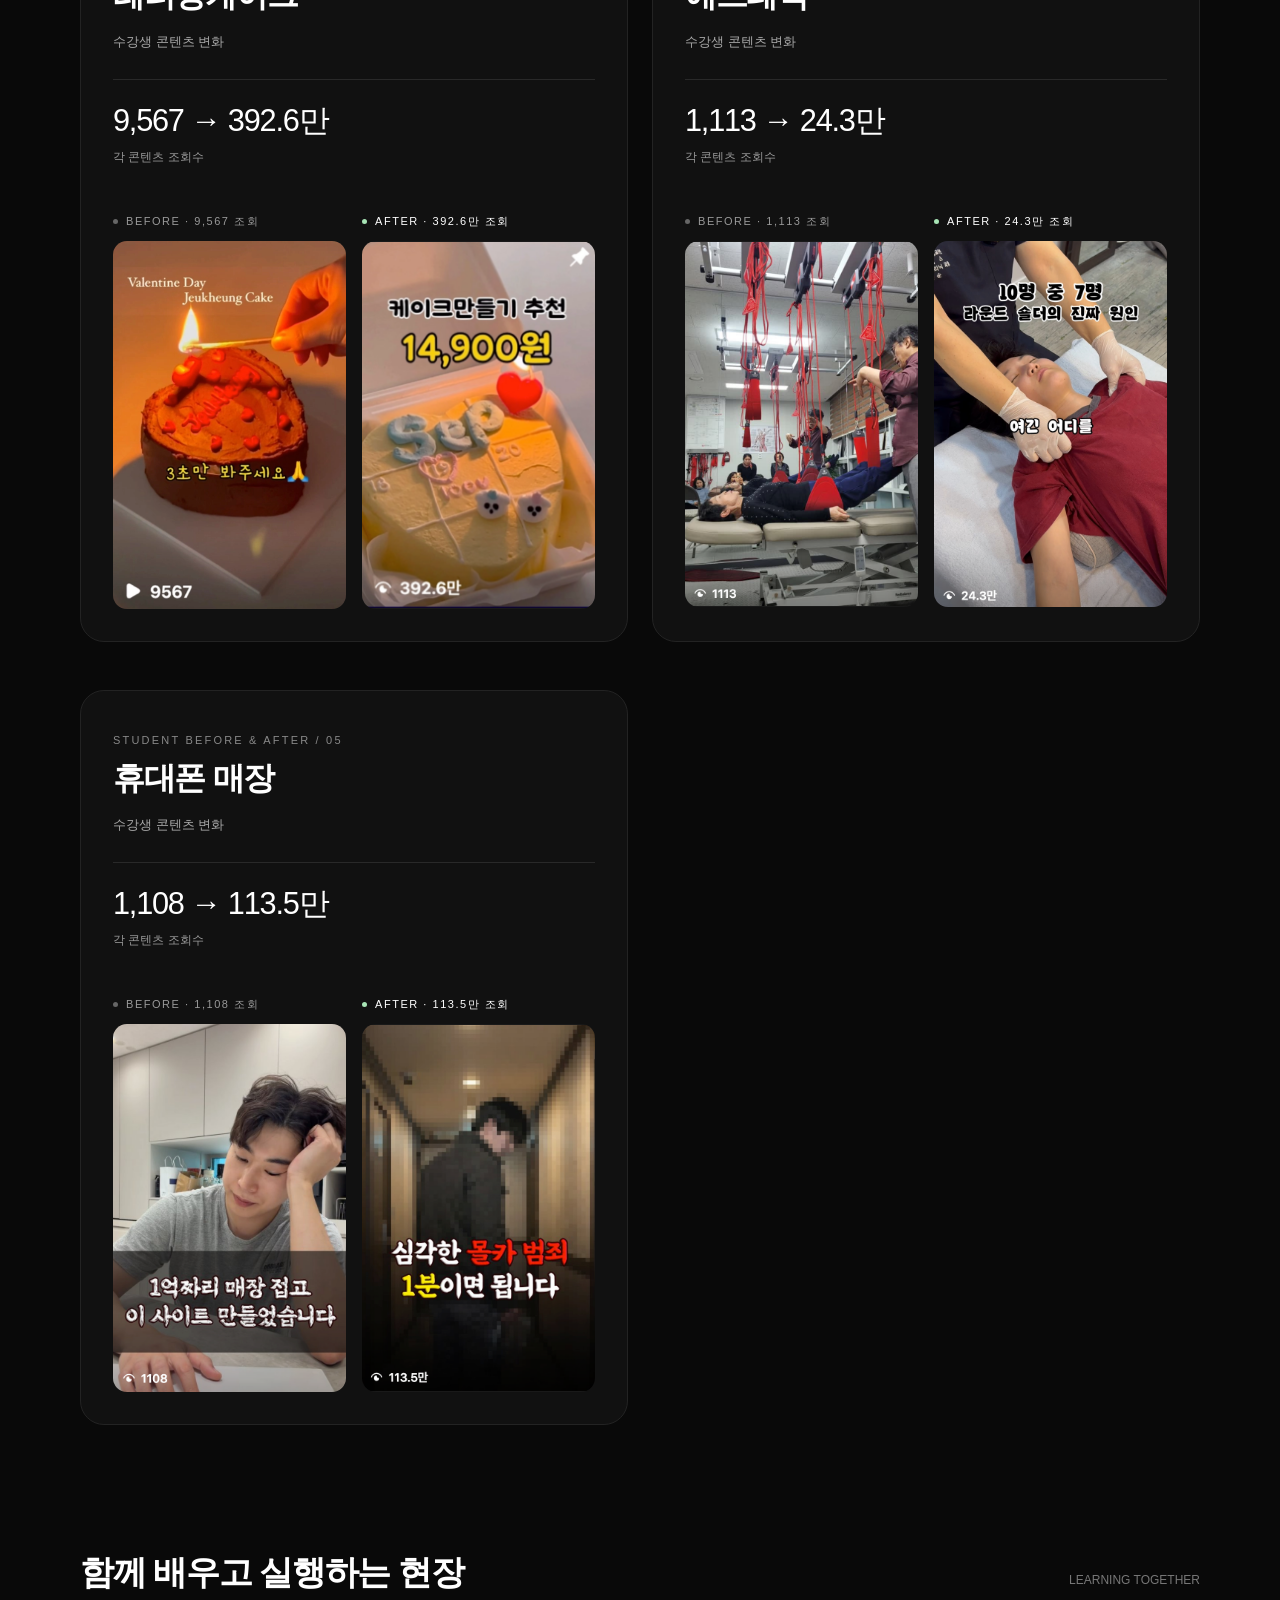
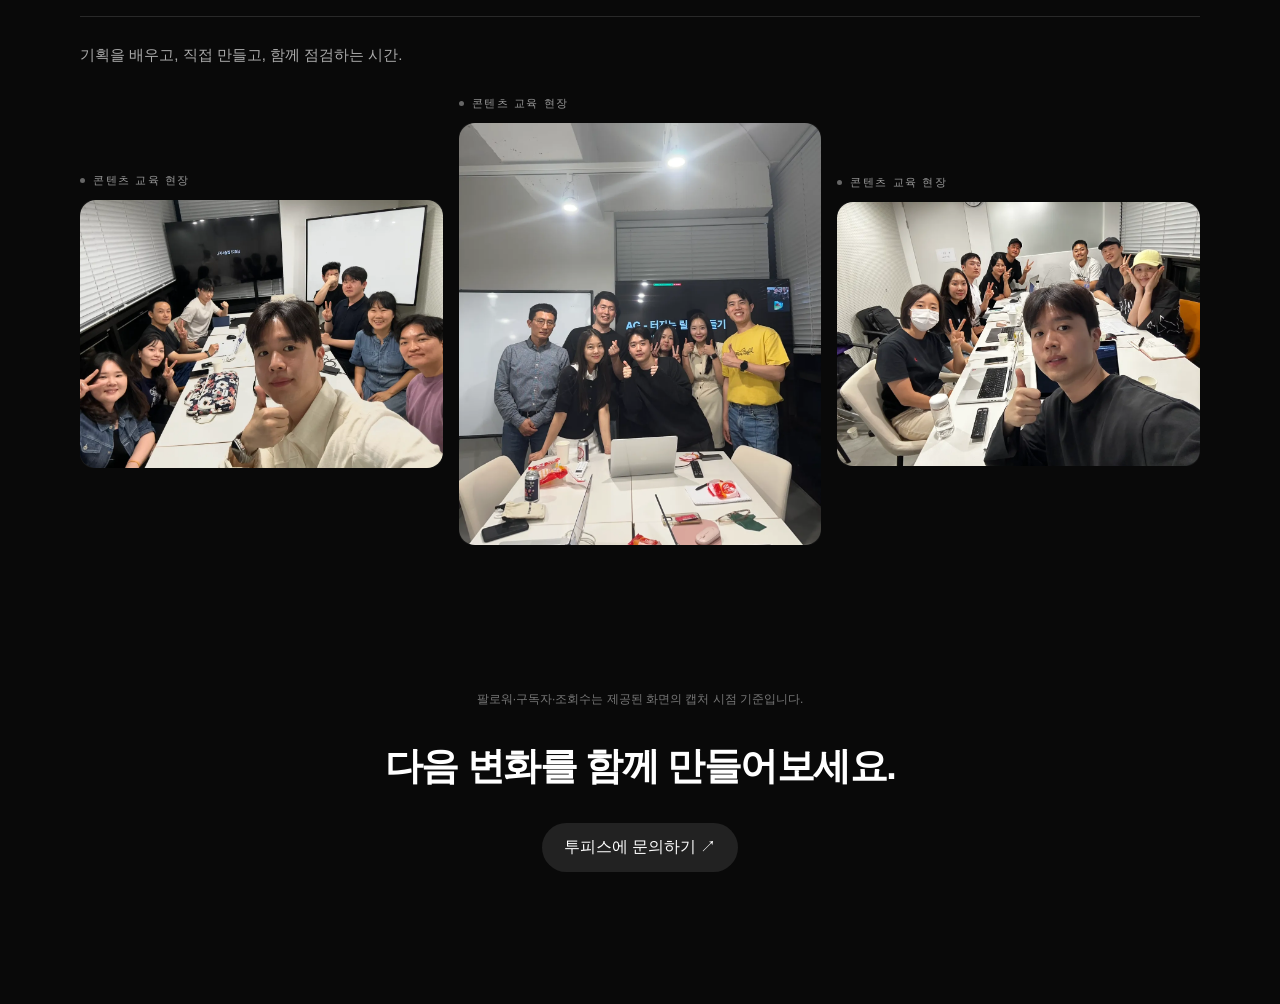
==== commit d8ef9b06: "Update portfolio cases, navigation and responsive landing" ====
--- a/portfolio.html
+++ b/portfolio.html
@@ -1,64 +1,13 @@
 <!doctype html>
-<html lang="ko">
-  <head>
-    <meta charset="UTF-8" />
-    <meta name="viewport" content="width=device-width, initial-scale=1" />
-    <meta name="theme-color" content="#000000" />
-    <title>Portfolio | Toopeace</title>
-    <link rel="stylesheet" href="./styles.css?v=20260904-multipage" />
-    <script src="./app.js?v=20260904-multipage" defer></script>
-  </head>
-  <body>
-    <a class="tp-home-link" href="./index.html" aria-label="Toopeace 홈으로">TOOPEACE</a>
-    <nav class="tp-primary-nav tp-primary-nav--floating" aria-label="주요 메뉴">
-      <a class="tp-primary-nav-link" href="./portfolio.html" aria-current="page">Portfolio</a>
-      <a class="tp-primary-nav-link" href="./story.html">Story</a>
-      <a class="tp-primary-nav-link" href="./services.html">Services</a>
-    </nav>
-
-    <main class="tp-subpage tp-subpage--portfolio">
-      <section class="tp-results" id="portfolio" aria-labelledby="results-title">
-        <div class="tp-results-heading">
-          <p class="tp-eyebrow">REAL WORK, REAL CHANGE</p>
-          <h2 id="results-title">투피스에이전시와 함께한 사람들은 이렇게 바뀌었습니다</h2>
-          <p>좋은 본질이 실제 업무와 결과로 이어지는<br class="tp-br-mobile" /> 과정을 기록합니다.</p>
-        </div>
-
-        <div class="tp-portfolio-carousel" data-portfolio-carousel tabindex="0" aria-label="포트폴리오 캐러셀">
-          <div class="tp-portfolio-stage">
-            <button class="tp-carousel-arrow tp-carousel-arrow--prev" type="button" data-carousel-prev aria-label="이전 포트폴리오">
-              <svg viewBox="0 0 24 24" aria-hidden="true" focusable="false"><path d="m14 5-7 7 7 7" /></svg>
-            </button>
-            <div class="tp-portfolio-viewport">
-              <div class="tp-portfolio-track" data-carousel-track></div>
-            </div>
-            <button class="tp-carousel-arrow tp-carousel-arrow--next" type="button" data-carousel-next aria-label="다음 포트폴리오">
-              <svg viewBox="0 0 24 24" aria-hidden="true" focusable="false"><path d="m10 5 7 7-7 7" /></svg>
-            </button>
-          </div>
-          <div class="tp-carousel-dots" data-carousel-dots aria-label="포트폴리오 선택"></div>
-          <article class="tp-portfolio-detail" aria-live="polite">
-            <p class="tp-portfolio-detail-category" data-portfolio-category></p>
-            <h2 data-portfolio-title></h2>
-            <div class="tp-portfolio-results">
-              <p class="tp-portfolio-results-label">성과</p>
-              <ul data-portfolio-results></ul>
-            </div>
-          </article>
-          <div class="tp-portfolio-detail-media" data-portfolio-media>
-            <figure data-portfolio-before hidden><figcaption>Before</figcaption><img src="" alt="" /></figure>
-            <figure data-portfolio-after hidden><figcaption>After</figcaption><img src="" alt="" /></figure>
-          </div>
-        </div>
-
-        <div class="tp-results-outro">
-          <div class="tp-results-outro-dots" aria-hidden="true"><span></span><span></span><span></span></div>
-          <p class="tp-results-outro-copy">이밖에도 저희를 거쳐간 분들의 성과는<br />계속해서 쏟아져 나오고 있습니다</p>
-          <div class="tp-results-outro-media">
-            <img src="./assets/results-collage.png" alt="투피스에이전시를 거쳐간 채널들의 인기 콘텐츠 조회수 성과 모음" />
-          </div>
-        </div>
-      </section>
-    </main>
-  </body>
-</html>
+<html lang="ko"><head><meta charset="UTF-8"><meta name="viewport" content="width=device-width, initial-scale=1"><meta name="theme-color" content="#090909"><title>Portfolio | Toopeace</title><meta name="description" content="투피스에이전시의 채널 운영, 콘텐츠 성과와 교육 수강생의 Before/After 사례."><link rel="stylesheet" href="./styles.css?v=20260907-mobile-top"><link rel="stylesheet" href="./portfolio.css?v=20260911-next-cards"></head>
+<body><a class="tp-home-link" href="./index.html" aria-label="Toopeace 홈으로">TOOPEACE</a><nav class="tp-primary-nav tp-primary-nav--floating" aria-label="주요 메뉴"><a class="tp-primary-nav-link" href="./portfolio.html" aria-current="page">Portfolio</a><a class="tp-primary-nav-link" href="./story.html">Education</a><a class="tp-primary-nav-link" href="./index.html#contact">Contact</a></nav>
+<main class="tp-subpage work-page" id="portfolio"><div class="work-shell">
+<header class="work-intro"><p class="work-kicker">REAL WORK, REAL CHANGE</p><h1 id="results-title">투피스 에이전시를 거쳐간 브랜드는<br>반드시 성장합니다</h1><p>채널의 성장부터 콘텐츠의 성과까지.<br>직접 만들고, 함께 바꾼 결과를 소개합니다.</p></header>
+<nav class="work-jumps" aria-label="포트폴리오 목차"><a href="#channel">대표 채널</a><a href="#growth">고객사 변화</a><a href="#content-results">콘텐츠 성과</a><a href="#students">수강생 성과</a><a href="#student-changes">수강생 Before / After</a><a href="#training">교육 현장</a></nav>
+<section class="work-group" id="channel" aria-labelledby="channel-title"><div class="work-group-heading"><h2 id="channel-title">함께 운영한 대표 채널</h2><span>CHANNEL EXPERIENCE</span></div><article class="work-case"><div class="work-case-head"><div><p class="work-kicker">CHANNEL EXPERIENCE</p><h3>듀오링고 채널 운영</h3><p class="work-role">기획 · 촬영 · 편집 · 업로드</p></div><a class="work-link" href="https://www.instagram.com/duolingokorea/" target="_blank" rel="noopener noreferrer">채널 보기 ↗</a></div><div class="work-metrics"><div class="work-metric"><strong>20.4만</strong><span>인스타그램 팔로워 · 제공 화면 기준</span></div></div><div class="work-pair"><figure class="work-frame"><figcaption>CHANNEL · 듀오링고</figcaption><a href="https://www.instagram.com/duolingokorea/" target="_blank" rel="noopener noreferrer" aria-label="CHANNEL · 듀오링고 계정 보기"><div class="work-image"><img src="./assets/portfolio-20260907/01-channel-duolingo-instagram-01.png" width="1206" height="838" alt="CHANNEL · 듀오링고" loading="eager" decoding="async"></div></a></figure><figure class="work-frame"><figcaption>ON SET · 콘텐츠 촬영 현장</figcaption><div class="work-image"><img src="./assets/portfolio-20260907/02-channel-duolingo-instagram-02.png" width="1764" height="1154" alt="ON SET · 콘텐츠 촬영 현장" loading="eager" decoding="async"></div></figure></div></article></section>
+<section class="work-group" id="growth" aria-labelledby="growth-title"><div class="work-group-heading"><h2 id="growth-title">채널에 쌓인 변화</h2><span>BEFORE / AFTER & CHANNELS</span></div><article class="work-case"><div class="work-case-head"><div><p class="work-kicker">01 / SLEEP EDUCATION</p><h3>김주하 아기수면연구소</h3><p class="work-role">기획 · 촬영 · 편집 · 업로드</p></div><a class="work-link" href="https://www.instagram.com/baby_joohalab/" target="_blank" rel="noopener noreferrer">채널 보기 ↗</a></div><div class="work-metrics"><div class="work-metric"><strong>589 → 9.8만</strong><span>인스타그램 팔로워</span></div></div><div class="work-pair"><figure class="work-frame"><figcaption>BEFORE · 팔로워 589명</figcaption><a href="https://www.instagram.com/baby_joohalab/" target="_blank" rel="noopener noreferrer" aria-label="BEFORE · 팔로워 589명 계정 보기"><div class="work-image"><img src="./assets/portfolio-20260907/03-beforeafter-kimjooha-instagram-01.png" width="910" height="788" alt="BEFORE · 팔로워 589명" loading="lazy" decoding="async"></div></a></figure><figure class="work-frame work-frame--after"><figcaption>AFTER · 팔로워 9.8만</figcaption><a href="https://www.instagram.com/baby_joohalab/" target="_blank" rel="noopener noreferrer" aria-label="AFTER · 팔로워 9.8만 계정 보기"><div class="work-image"><img src="./assets/portfolio-20260907/04-beforeafter-kimjooha-instagram-02.png" width="1206" height="883" alt="AFTER · 팔로워 9.8만" loading="lazy" decoding="async"></div></a></figure></div></article><article class="work-case" id="kimjooha-youtube"><div class="work-case-head"><div><p class="work-kicker">01 / YOUTUBE</p><h3>김주하 아기수면연구소 · 유튜브</h3></div></div><div class="work-metrics"><div class="work-metric"><strong>3.01천 → 2.26만</strong><span>유튜브 구독자</span></div></div><div class="work-pair"><figure class="work-frame"><figcaption>BEFORE · 구독자 3.01천명</figcaption><div class="work-image"><img src="./assets/portfolio-20260907/kimjooha-youtube-before.png" width="1748" height="504" alt="김주하 아기수면연구소 유튜브 Before, 구독자 3.01천명" loading="lazy" decoding="async"></div></figure><figure class="work-frame work-frame--after"><figcaption>AFTER · 구독자 2.26만명</figcaption><div class="work-image"><img src="./assets/portfolio-20260907/kimjooha-youtube-after-v2.png" width="1148" height="242" alt="김주하 아기수면연구소 유튜브 After, 구독자 2.26만명" loading="lazy" decoding="async"></div></figure></div></article><article class="work-case"><div class="work-case-head"><div><p class="work-kicker">02 / FASHION</p><h3>오드리겸</h3><p class="work-role">국내외 레퍼런스 전달 · 콘텐츠 분석 및 피드백 · 콘텐츠 기획 · 촬영 디렉팅</p></div><a class="work-link" href="https://www.instagram.com/audrey_gyeom/" target="_blank" rel="noopener noreferrer">채널 보기 ↗</a></div><div class="work-metrics"><div class="work-metric"><strong>10.5만 → 18.1만</strong><span>인스타그램 팔로워</span></div></div><div class="work-pair"><figure class="work-frame"><figcaption>BEFORE · 팔로워 10.5만</figcaption><a href="https://www.instagram.com/audrey_gyeom/" target="_blank" rel="noopener noreferrer" aria-label="BEFORE · 팔로워 10.5만 계정 보기"><div class="work-image"><img src="./assets/portfolio-20260907/06-beforeafter-audreygyeom-01.png" width="1400" height="524" alt="BEFORE · 팔로워 10.5만" loading="lazy" decoding="async"></div></a></figure><figure class="work-frame work-frame--after"><figcaption>AFTER · 팔로워 18.1만</figcaption><a href="https://www.instagram.com/audrey_gyeom/" target="_blank" rel="noopener noreferrer" aria-label="AFTER · 팔로워 18.1만 계정 보기"><div class="work-image"><img src="./assets/portfolio-20260907/07-beforeafter-audreygyeom-02.png" width="1206" height="713" alt="AFTER · 팔로워 18.1만" loading="lazy" decoding="async"></div></a></figure></div></article><div class="work-business-grid"><article class="work-case"><div class="work-case-head"><div><p class="work-kicker">03 / OFFLINE STORE</p><h3>하남 휴대폰 매장</h3><p class="work-role">기획 · 촬영 · 편집 · 업로드</p></div><a class="work-link" href="https://www.instagram.com/park___phone/" target="_blank" rel="noopener noreferrer">채널 보기 ↗</a></div><div class="work-metrics"><div class="work-metric"><strong>1만</strong><span>인스타그램 팔로워</span></div></div><figure class="work-frame"><figcaption>CHANNEL · 하남 휴대폰 매장</figcaption><a href="https://www.instagram.com/park___phone/" target="_blank" rel="noopener noreferrer" aria-label="CHANNEL · 하남 휴대폰 매장 계정 보기"><div class="work-image"><img src="./assets/portfolio-20260907/09-beforeafter-offline-parkphone-01.png" width="1206" height="893" alt="CHANNEL · 하남 휴대폰 매장" loading="lazy" decoding="async"></div></a></figure></article><article class="work-case"><div class="work-case-head"><div><p class="work-kicker">04 / OFFLINE STORE</p><h3>탭샵바</h3><p class="work-role">기획 · 촬영 · 편집 · 업로드</p></div><a class="work-link" href="https://www.instagram.com/tap.shop.bar/" target="_blank" rel="noopener noreferrer">채널 보기 ↗</a></div><div class="work-metrics"><div class="work-metric"><strong>7,734</strong><span>인스타그램 팔로워</span></div></div><figure class="work-frame"><figcaption>CHANNEL · 탭샵바</figcaption><a href="https://www.instagram.com/tap.shop.bar/" target="_blank" rel="noopener noreferrer" aria-label="CHANNEL · 탭샵바 계정 보기"><div class="work-image"><img src="./assets/portfolio-20260907/08-beforeafter-offline-tapshopbar.png" width="1206" height="663" alt="CHANNEL · 탭샵바" loading="lazy" decoding="async"></div></a></figure></article></div></section>
+<section class="work-group" id="content-results" aria-labelledby="content-results-title"><div class="work-group-heading"><h2 id="content-results-title">숫자로 남은 콘텐츠</h2><span>CONTENT RESULTS</span></div><p class="work-section-copy">콘텐츠가 실제로 도달한 사람들. 각 영상에 기록된 조회수를 확인해보세요.</p><div class="work-results-grid"><figure class="work-frame"><figcaption>웨딩 콘텐츠 · 296.9만 조회</figcaption><div class="work-image"><img src="./assets/portfolio-20260907/23-contentresult-g5-right.png" width="626" height="986" alt="웨딩 콘텐츠 · 296.9만 조회" loading="lazy" decoding="async"></div></figure><figure class="work-frame"><figcaption>웨딩 콘텐츠 · 252만 조회</figcaption><div class="work-image"><img src="./assets/portfolio-20260907/22-contentresult-g5-left.png" width="626" height="986" alt="웨딩 콘텐츠 · 252만 조회" loading="lazy" decoding="async"></div></figure><figure class="work-frame"><figcaption>패션 콘텐츠 · 235.5만 조회</figcaption><div class="work-image"><img src="./assets/portfolio-20260907/16-contentresult-g2-right.png" width="514" height="808" alt="패션 콘텐츠 · 235.5만 조회" loading="lazy" decoding="async"></div></figure><figure class="work-frame"><figcaption>매장 콘텐츠 · 209.2만 조회</figcaption><div class="work-image"><img src="./assets/portfolio-20260907/18-contentresult-g3-center.webp" width="508" height="806" alt="매장 콘텐츠 · 209.2만 조회" loading="lazy" decoding="async"></div></figure><figure class="work-frame"><figcaption>정보성 컨텐츠 · 199.2만 조회</figcaption><div class="work-image"><img src="./assets/portfolio-20260907/19-contentresult-g3-right.webp" width="512" height="806" alt="정보성 컨텐츠 · 199.2만 조회" loading="lazy" decoding="async"></div></figure><figure class="work-frame"><figcaption>수면 교육 콘텐츠 · 192.1만 조회</figcaption><div class="work-image"><img src="./assets/portfolio-20260907/13-contentresult-g1-right.png" width="516" height="806" alt="수면 교육 콘텐츠 · 192.1만 조회" loading="lazy" decoding="async"></div></figure><figure class="work-frame"><figcaption>수면 교육 콘텐츠 · 147.9만 조회</figcaption><div class="work-image"><img src="./assets/portfolio-20260907/11-contentresult-g1-left.png" width="510" height="800" alt="수면 교육 콘텐츠 · 147.9만 조회" loading="lazy" decoding="async"></div></figure><figure class="work-frame"><figcaption>매장 콘텐츠 · 137.1만 조회</figcaption><div class="work-image"><img src="./assets/portfolio-20260907/17-contentresult-g3-left.png" width="512" height="802" alt="매장 콘텐츠 · 137.1만 조회" loading="lazy" decoding="async"></div></figure><figure class="work-frame"><figcaption>수면 교육 콘텐츠 · 127.4만 조회</figcaption><div class="work-image"><img src="./assets/portfolio-20260907/10-beforeafter-offline-parkphone-02.png" width="510" height="798" alt="수면 교육 콘텐츠 · 127.4만 조회" loading="lazy" decoding="async"></div></figure><figure class="work-frame"><figcaption>패션 콘텐츠 · 115.5만 조회</figcaption><div class="work-image"><img src="./assets/portfolio-20260907/14-contentresult-g2-left.webp" width="512" height="800" alt="패션 콘텐츠 · 115.5만 조회" loading="lazy" decoding="async"></div></figure><figure class="work-frame"><figcaption>패션 콘텐츠 · 112만 조회</figcaption><div class="work-image"><img src="./assets/portfolio-20260907/15-contentresult-g2-center.png" width="512" height="800" alt="패션 콘텐츠 · 112만 조회" loading="lazy" decoding="async"></div></figure><figure class="work-frame"><figcaption>법률 콘텐츠 · 91.2만 조회</figcaption><div class="work-image"><img src="./assets/portfolio-20260907/21-contentresult-g4-right.png" width="630" height="990" alt="법률 콘텐츠 · 91.2만 조회" loading="lazy" decoding="async"></div></figure><figure class="work-frame"><figcaption>사업 콘텐츠 · 70만 조회</figcaption><div class="work-image"><img src="./assets/portfolio-20260907/24-contentresult-g6-left.png" width="730" height="1152" alt="사업 콘텐츠 · 70만 조회" loading="lazy" decoding="async"></div></figure><figure class="work-frame"><figcaption>법률 콘텐츠 · 45.4만 조회</figcaption><div class="work-image"><img src="./assets/portfolio-20260907/20-contentresult-g4-left.png" width="630" height="990" alt="법률 콘텐츠 · 45.4만 조회" loading="lazy" decoding="async"></div></figure><figure class="work-frame"><figcaption>취업 콘텐츠 · 25.1만 조회</figcaption><div class="work-image"><img src="./assets/portfolio-20260907/25-contentresult-g6-right.png" width="510" height="804" alt="취업 콘텐츠 · 25.1만 조회" loading="lazy" decoding="async"></div></figure><figure class="work-frame"><figcaption>금융 콘텐츠 · 20.2만 조회</figcaption><div class="work-image"><img src="./assets/portfolio-20260907/26-contentresult-g7-left.png" width="704" height="1114" alt="금융 콘텐츠 · 20.2만 조회" loading="lazy" decoding="async"></div></figure></div></section>
+<section class="work-group" id="students" aria-labelledby="students-title"><div class="work-group-heading"><h2 id="students-title">배움이 실제 성과로</h2><span>STUDENT RESULTS</span></div><article class="work-case"><div class="work-case-head"><div><p class="work-kicker">STUDENT / YOUTUBE</p><h3>월트의 영감노트</h3><p class="work-role">수강생 채널 · 영상 콘텐츠</p></div><a class="work-link" href="https://www.youtube.com/@%EC%9B%94%ED%8A%B8%EC%9D%98%EC%98%81%EA%B0%90%EB%85%B8%ED%8A%B8/videos" target="_blank" rel="noopener noreferrer">채널 보기 ↗</a></div><div class="work-metrics"><div class="work-metric"><strong>7.41만</strong><span>유튜브 구독자</span></div><div class="work-metric"><strong>89만</strong><span>제공 대표 영상 조회수</span></div></div><div class="work-student-media"><figure class="work-frame"><figcaption>CHANNEL · 월트의 영감노트</figcaption><a href="https://www.youtube.com/@%EC%9B%94%ED%8A%B8%EC%9D%98%EC%98%81%EA%B0%90%EB%85%B8%ED%8A%B8/videos" target="_blank" rel="noopener noreferrer" aria-label="CHANNEL · 월트의 영감노트 계정 보기"><div class="work-image"><img src="./assets/portfolio-20260907/32-student-result-walt-inspiration-note-youtube.png" width="1206" height="1068" alt="CHANNEL · 월트의 영감노트" loading="lazy" decoding="async"></div></a></figure><figure class="work-frame"><figcaption>RESULT · 대표 콘텐츠</figcaption><a href="https://www.youtube.com/@%EC%9B%94%ED%8A%B8%EC%9D%98%EC%98%81%EA%B0%90%EB%85%B8%ED%8A%B8/videos" target="_blank" rel="noopener noreferrer" aria-label="RESULT · 대표 콘텐츠 계정 보기"><div class="work-image"><img src="./assets/portfolio-20260907/33-student-result-walt-inspiration-note-stats.png" width="2160" height="598" alt="RESULT · 대표 콘텐츠" loading="lazy" decoding="async"></div></a></figure></div></article><article class="work-case"><div class="work-case-head"><div><p class="work-kicker">STUDENT / INSTAGRAM</p><h3>즉흥적인 즈킁케이크</h3><p class="work-role">수강생 채널 · 레터링케이크</p></div><a class="work-link" href="https://www.instagram.com/jeukheung_cake/" target="_blank" rel="noopener noreferrer">채널 보기 ↗</a></div><div class="work-metrics"><div class="work-metric"><strong>407.7만</strong><span>대표 콘텐츠 조회수</span></div><div class="work-metric"><strong>2.2만</strong><span>인스타그램 팔로워</span></div></div><div class="work-student-media"><figure class="work-frame"><figcaption>CHANNEL · 즈킁케이크</figcaption><a href="https://www.instagram.com/jeukheung_cake/" target="_blank" rel="noopener noreferrer" aria-label="CHANNEL · 즈킁케이크 계정 보기"><div class="work-image"><img src="./assets/portfolio-20260907/34-student-result-jeukheung-cake-instagram.png" width="1206" height="873" alt="CHANNEL · 즈킁케이크" loading="lazy" decoding="async"></div></a></figure><figure class="work-frame"><figcaption>RESULT · 대표 콘텐츠</figcaption><a href="https://www.instagram.com/jeukheung_cake/" target="_blank" rel="noopener noreferrer" aria-label="RESULT · 대표 콘텐츠 계정 보기"><div class="work-image"><img src="./assets/portfolio-20260907/35-student-result-jeukheung-cake-stats.png" width="1928" height="994" alt="RESULT · 대표 콘텐츠" loading="lazy" decoding="async"></div></a></figure></div></article></section>
+<section class="work-group" id="student-changes" aria-labelledby="student-changes-title"><div class="work-group-heading"><h2 id="student-changes-title">콘텐츠가 달라지면, 결과도 달라집니다</h2><span>BEFORE / AFTER</span></div><div class="work-comparison-grid"><article class="work-case"><div class="work-case-head"><div><p class="work-kicker">STUDENT BEFORE &amp; AFTER / 01</p><h3>오뎅바</h3><p class="work-role">수강생 콘텐츠 변화</p></div></div><div class="work-metrics"><div class="work-metric"><strong>9,670 → 224.7만</strong><span>각 콘텐츠 조회수</span></div></div><div class="work-pair"><figure class="work-frame"><figcaption>BEFORE · 9,670 조회</figcaption><div class="work-image"><img src="./assets/portfolio-20260907/36-student-ba-odengbar-left.png" width="452" height="718" alt="BEFORE · 9,670 조회" loading="lazy" decoding="async"></div></figure><figure class="work-frame work-frame--after"><figcaption>AFTER · 224.7만 조회</figcaption><div class="work-image"><img src="./assets/portfolio-20260907/37-student-ba-odengbar-right.png" width="460" height="720" alt="AFTER · 224.7만 조회" loading="lazy" decoding="async"></div></figure></div></article><article class="work-case"><div class="work-case-head"><div><p class="work-kicker">STUDENT BEFORE &amp; AFTER / 02</p><h3>연애코칭</h3><p class="work-role">수강생 콘텐츠 변화</p></div></div><div class="work-metrics"><div class="work-metric"><strong>3,372 → 88.1만</strong><span>각 콘텐츠 조회수</span></div></div><div class="work-pair"><figure class="work-frame"><figcaption>BEFORE · 3,372 조회</figcaption><div class="work-image"><img src="./assets/portfolio-20260907/38-student-ba-dating-coaching-left.png" width="452" height="704" alt="BEFORE · 3,372 조회" loading="lazy" decoding="async"></div></figure><figure class="work-frame work-frame--after"><figcaption>AFTER · 88.1만 조회</figcaption><div class="work-image"><img src="./assets/portfolio-20260907/39-student-ba-dating-coaching-right.png" width="464" height="722" alt="AFTER · 88.1만 조회" loading="lazy" decoding="async"></div></figure></div></article><article class="work-case"><div class="work-case-head"><div><p class="work-kicker">STUDENT BEFORE &amp; AFTER / 03</p><h3>레터링케이크</h3><p class="work-role">수강생 콘텐츠 변화</p></div></div><div class="work-metrics"><div class="work-metric"><strong>9,567 → 392.6만</strong><span>각 콘텐츠 조회수</span></div></div><div class="work-pair"><figure class="work-frame"><figcaption>BEFORE · 9,567 조회</figcaption><div class="work-image"><img src="./assets/portfolio-20260907/40-student-ba-lettering-cake-left.png" width="464" height="732" alt="BEFORE · 9,567 조회" loading="lazy" decoding="async"></div></figure><figure class="work-frame work-frame--after"><figcaption>AFTER · 392.6만 조회</figcaption><div class="work-image"><img src="./assets/portfolio-20260907/41-student-ba-lettering-cake-right.png" width="472" height="742" alt="AFTER · 392.6만 조회" loading="lazy" decoding="async"></div></figure></div></article><article class="work-case"><div class="work-case-head"><div><p class="work-kicker">STUDENT BEFORE &amp; AFTER / 04</p><h3>에스테틱</h3><p class="work-role">수강생 콘텐츠 변화</p></div></div><div class="work-metrics"><div class="work-metric"><strong>1,113 → 24.3만</strong><span>각 콘텐츠 조회수</span></div></div><div class="work-pair"><figure class="work-frame"><figcaption>BEFORE · 1,113 조회</figcaption><div class="work-image"><img src="./assets/portfolio-20260907/42-student-ba-esthetic-left.png" width="630" height="984" alt="BEFORE · 1,113 조회" loading="lazy" decoding="async"></div></figure><figure class="work-frame work-frame--after"><figcaption>AFTER · 24.3만 조회</figcaption><div class="work-image"><img src="./assets/portfolio-20260907/43-student-ba-esthetic-right.png" width="628" height="986" alt="AFTER · 24.3만 조회" loading="lazy" decoding="async"></div></figure></div></article><article class="work-case"><div class="work-case-head"><div><p class="work-kicker">STUDENT BEFORE &amp; AFTER / 05</p><h3>휴대폰 매장</h3><p class="work-role">수강생 콘텐츠 변화</p></div></div><div class="work-metrics"><div class="work-metric"><strong>1,108 → 113.5만</strong><span>각 콘텐츠 조회수</span></div></div><div class="work-pair"><figure class="work-frame"><figcaption>BEFORE · 1,108 조회</figcaption><div class="work-image"><img src="./assets/portfolio-20260907/44-student-ba-phone-store-left.png" width="628" height="990" alt="BEFORE · 1,108 조회" loading="lazy" decoding="async"></div></figure><figure class="work-frame work-frame--after"><figcaption>AFTER · 113.5만 조회</figcaption><div class="work-image"><img src="./assets/portfolio-20260907/45-student-ba-phone-store-right.png" width="626" height="984" alt="AFTER · 113.5만 조회" loading="lazy" decoding="async"></div></figure></div></article></div></section>
+<section class="work-group" id="training" aria-labelledby="training-title"><div class="work-group-heading"><h2 id="training-title">함께 배우고 실행하는 현장</h2><span>LEARNING TOGETHER</span></div><p class="work-section-copy">기획을 배우고, 직접 만들고, 함께 점검하는 시간.</p><div class="work-training"><figure class="work-frame"><figcaption>콘텐츠 교육 현장</figcaption><div class="work-image"><img src="./assets/portfolio-20260907/28-student-training-photo-01.png" width="1179" height="872" alt="콘텐츠 교육 현장" loading="lazy" decoding="async"></div></figure><figure class="work-frame"><figcaption>콘텐츠 교육 현장</figcaption><div class="work-image"><img src="./assets/portfolio-20260907/29-student-training-photo-02.png" width="1179" height="1371" alt="콘텐츠 교육 현장" loading="lazy" decoding="async"></div></figure><figure class="work-frame"><figcaption>콘텐츠 교육 현장</figcaption><div class="work-image"><img src="./assets/portfolio-20260907/30-student-training-photo-03.png" width="1179" height="859" alt="콘텐츠 교육 현장" loading="lazy" decoding="async"></div></figure></div></section>
+<footer class="work-close"><p class="work-note">팔로워·구독자·조회수는 제공된 화면의 캡처 시점 기준입니다.</p><h2>다음 변화를 함께 만들어보세요.</h2><a href="./index.html">투피스에 문의하기 ↗</a></footer></div></main></body></html>
--- a/styles.css
+++ b/styles.css
@@ -1410,7 +1410,7 @@
 
 @media (max-width: 768px) {
   body {
-    padding-bottom: 72px;
+    padding-bottom: 0;
   }
 
   .toopeace-wrap {
@@ -1433,12 +1433,16 @@
   }
 
   .tp-primary-nav--floating {
-    top: auto;
+    top: max(16px, env(safe-area-inset-top));
     right: 50%;
-    bottom: max(12px, env(safe-area-inset-bottom));
+    bottom: auto;
     width: min(calc(100vw - 24px), 360px);
     justify-content: stretch;
     transform: translateX(50%);
+  }
+
+  .tp-home-link + .tp-primary-nav--floating {
+    top: calc(52px + env(safe-area-inset-top));
   }
 
   .tp-primary-nav-link {
@@ -1715,6 +1719,124 @@
   .tp-social-links {
     margin-top: 18px;
   }
+}
+
+/* Compact, flat capsules shared by navigation and contact channels. */
+.tp-primary-nav--floating {
+  padding: 0;
+  border: 0;
+  background: transparent;
+  box-shadow: none;
+  backdrop-filter: none;
+  -webkit-backdrop-filter: none;
+}
+
+.tp-primary-nav-link,
+.tp-hero-social,
+.tp-contact {
+  border: 0;
+  background: #1c1c1c;
+  box-shadow: none;
+  backdrop-filter: none;
+  -webkit-backdrop-filter: none;
+  font-family: Arial, sans-serif;
+  letter-spacing: 0;
+}
+
+.tp-primary-nav-link:hover,
+.tp-primary-nav-link:focus-visible,
+.tp-hero-social:hover,
+.tp-contact:hover {
+  background: #2c2c2c;
+  box-shadow: none;
+}
+
+.tp-primary-nav-link[aria-current="page"] {
+  background: #383838;
+}
+
+.tp-primary-nav-link {
+  font-size: 14px;
+  font-weight: 400;
+}
+
+.tp-hero-socials {
+  gap: 10px;
+  margin-top: 24px;
+}
+
+.tp-hero-social {
+  height: 34px;
+  padding: 0 10px;
+  gap: 6px;
+}
+
+.tp-hero-social svg {
+  width: 20px;
+  height: 20px;
+  flex-basis: 20px;
+}
+
+.tp-hero-social-handle {
+  font-weight: 400;
+}
+
+.tp-contact {
+  height: 42px;
+  min-width: 140px;
+  margin-top: 24px;
+  padding: 0 22px;
+  gap: 8px;
+  font-weight: 400;
+}
+
+@media (max-width: 480px) {
+  .tp-hero-socials {
+    gap: 6px;
+    flex-wrap: nowrap;
+    width: min(calc(100vw - 24px), 360px);
+  }
+
+  .tp-hero-social {
+    padding: 0 6px;
+    gap: 4px;
+    flex: 1;
+    min-width: 0;
+  }
+
+  .tp-hero-social-handle {
+    font-size: clamp(11px, 3.5vw, 14px);
+  }
+
+  .tp-hero-social svg {
+    width: 18px;
+    height: 18px;
+    flex-basis: 18px;
+  }
+}
+
+.tp-hero-social .tp-blog-brand {
+  mix-blend-mode: screen;
+}
+
+.tp-hero-social .tp-instagram-outline {
+  stroke: url(#instagram-brand);
+  stroke-width: 2.2;
+}
+
+.tp-hero-social .tp-instagram-dot {
+  fill: #a020f0;
+  stroke: none;
+}
+
+.tp-hero-social .tp-youtube-body {
+  fill: #ff0000;
+  stroke: none;
+}
+
+.tp-hero-social .tp-youtube-play {
+  fill: #fff;
+  stroke: none;
 }
 
 /* Contact modal */
--- a/portfolio.css
+++ b/portfolio.css
@@ -0,0 +1,88 @@
+.work-page { background: #090909; color: #fff; padding: 140px 28px 100px; }
+.work-shell { max-width: 1120px; margin: auto; }
+.work-intro { max-width: 860px; margin: 0 auto 56px; text-align: center; }
+.work-kicker { color: #898989; font: 11px Arial, sans-serif; letter-spacing: .2em; text-transform: uppercase; }
+.work-intro h1 { font-size: clamp(36px, 5vw, 64px); line-height: 1.2; letter-spacing: -.055em; word-break: keep-all; margin: 24px 0; }
+.work-intro p:last-child { color: #aaa; line-height: 1.8; font-size: 16px; }
+.work-jumps { display: flex; flex-wrap: wrap; justify-content: center; gap: 8px; margin-bottom: 84px; }
+.work-jumps a { color: #ccc; text-decoration: none; background: #1c1c1c; border-radius: 999px; padding: 11px 17px; font-size: 13px; }
+.work-jumps a:hover { color: #fff; background: #303030; }
+.work-group { scroll-margin-top: 95px; margin-bottom: 100px; }
+.work-group-heading { display: flex; align-items: baseline; justify-content: space-between; gap: 16px; border-bottom: 1px solid #292929; padding-bottom: 20px; margin-bottom: 32px; }
+.work-group-heading h2 { margin: 0; font-size: clamp(24px, 3vw, 34px); letter-spacing: -.04em; word-break: keep-all; line-height: 1.4; }
+.work-group-heading span { color: #777; font: 12px Arial, sans-serif; }
+.work-case { margin: 0 0 64px; padding: 32px; background: #111; border: 1px solid #232323; border-radius: 24px; overflow: hidden; }
+.work-case-head { display: flex; align-items: start; justify-content: space-between; gap: 24px; margin-bottom: 26px; }
+.work-case h3 { font-size: clamp(23px, 3vw, 32px); letter-spacing: -.04em; margin: 9px 0 12px; word-break: keep-all; }
+.work-role { color: #aaa; font-size: 13px; line-height: 1.8; margin: 0; }
+.work-link { color: #ddd; text-decoration: none; font-size: 13px; white-space: nowrap; border-bottom: 1px solid #555; padding: 8px 0; }
+.work-metrics { display: flex; flex-wrap: wrap; gap: 12px 40px; margin: 0 0 28px; padding: 20px 0; border-top: 1px solid #292929; }
+.work-metric strong { display: block; font-size: clamp(24px, 3.5vw, 40px); font-weight: 500; letter-spacing: -.04em; }
+.work-metric span { display: block; color: #999; font-size: 12px; margin-top: 7px; }
+.work-pair, .work-gallery { display: grid; grid-template-columns: repeat(2, minmax(0, 1fr)); gap: 16px; }
+.work-gallery { grid-template-columns: repeat(3, minmax(0, 1fr)); }
+.work-frame { margin: 0; min-width: 0; }
+.work-frame figcaption { display: flex; align-items: center; gap: 8px; color: #999; font: 11px Arial, sans-serif; letter-spacing: .14em; margin: 0 0 12px; }
+.work-frame figcaption::before { content: ''; width: 5px; height: 5px; border-radius: 50%; background: #666; }
+.work-frame--after figcaption { color: #fff; }
+.work-frame--after figcaption::before { background: #a8e5b6; }
+.work-image { display: flex; align-items: center; justify-content: center; border-radius: 14px; overflow: hidden; background: #191919; }
+.work-image img { display: block; width: 100%; height: auto; max-height: 650px; object-fit: contain; }
+.work-frame a { display: block; }
+.work-results-grid { display: grid; grid-template-columns: repeat(4, minmax(0, 1fr)); gap: 18px; }
+.work-results-grid .work-image { background: #141414; }
+.work-results-grid img { max-height: none; }
+.work-results-grid figcaption { margin: 12px 0 0; color: #ccc; letter-spacing: 0; font-size: 13px; }
+.work-training { display: grid; grid-template-columns: repeat(2, minmax(0, 1fr)); gap: 16px; }
+.work-training img { width: 100%; height: auto; border-radius: 16px; display: block; }
+.work-close { text-align: center; padding: 32px 0; }
+.work-close h2 { font-size: clamp(25px, 3vw, 38px); letter-spacing: -.04em; }
+.work-close a { display: inline-block; background: #222; color: white; border-radius: 999px; text-decoration: none; padding: 14px 22px; }
+.work-note { color: #777; line-height: 1.7; font-size: 12px; }
+.work-section-copy { margin: -8px 0 28px; color: #aaa; font-size: 15px; line-height: 1.8; }
+.work-support { max-width: 460px; margin: 24px auto 0; }
+.work-business-grid, .work-comparison-grid { display: grid; grid-template-columns: repeat(2, minmax(0, 1fr)); gap: 24px; }
+.work-business-grid .work-case, .work-comparison-grid .work-case { margin-bottom: 24px; }
+.work-business-grid .work-case-head { flex-direction: column; gap: 0; }
+.work-student-media { display: grid; grid-template-columns: minmax(0, 1fr) minmax(0, 2fr); align-items: center; gap: 24px; }
+.work-pair .work-image { height: 100%; }
+.work-pair .work-frame { display: flex; flex-direction: column; }
+.work-pair .work-frame > a { display: flex; flex: 1; }
+.work-pair .work-frame > a .work-image { height: auto; width: 100%; }
+#kimjooha-youtube .work-image {
+  aspect-ratio: 1748 / 504;
+  height: auto;
+  position: relative;
+  background: #0f0f0f;
+}
+#kimjooha-youtube .work-frame--after .work-image img {
+  position: absolute;
+  width: 150%;
+  max-width: none;
+  max-height: none;
+  left: 0;
+  top: 0;
+}
+.work-comparison-grid .work-metric strong { font-size: clamp(23px, 2.4vw, 32px); }
+.work-training { grid-template-columns: repeat(3, minmax(0, 1fr)); align-items: center; }
+.work-jumps a:focus-visible, .work-link:focus-visible, .work-frame a:focus-visible, .work-close a:focus-visible { outline: 2px solid white; outline-offset: 5px; }
+@media (max-width: 768px) {
+  .work-page { padding: 92px 18px 110px; }
+  .work-intro { margin-bottom: 30px; }
+  .work-jumps { margin-bottom: 52px; gap: 6px; }
+  .work-jumps a { padding: 10px 12px; font-size: 12px; }
+  .work-group { margin-bottom: 60px; }
+  .work-group-heading span { display: none; }
+  .work-case { padding: 20px 16px; border-radius: 18px; margin-bottom: 28px; }
+  .work-case-head { flex-direction: column; gap: 4px; }
+  .work-pair { gap: 10px; }
+  .work-gallery { grid-template-columns: repeat(2, minmax(0, 1fr)); gap: 10px; }
+  .work-results-grid { grid-template-columns: repeat(2, minmax(0, 1fr)); gap: 20px 12px; }
+  .work-metrics { gap: 20px; }
+  .work-training { gap: 12px; }
+  .work-business-grid, .work-comparison-grid, .work-student-media { grid-template-columns: minmax(0, 1fr); gap: 16px; }
+  .work-business-grid .work-case, .work-comparison-grid .work-case { margin-bottom: 12px; }
+  .work-training { grid-template-columns: minmax(0, 1fr); }
+  .work-support { max-width: 100%; }
+  .work-frame figcaption { font-size: 10px; letter-spacing: .04em; gap: 5px; min-height: 24px; }
+}
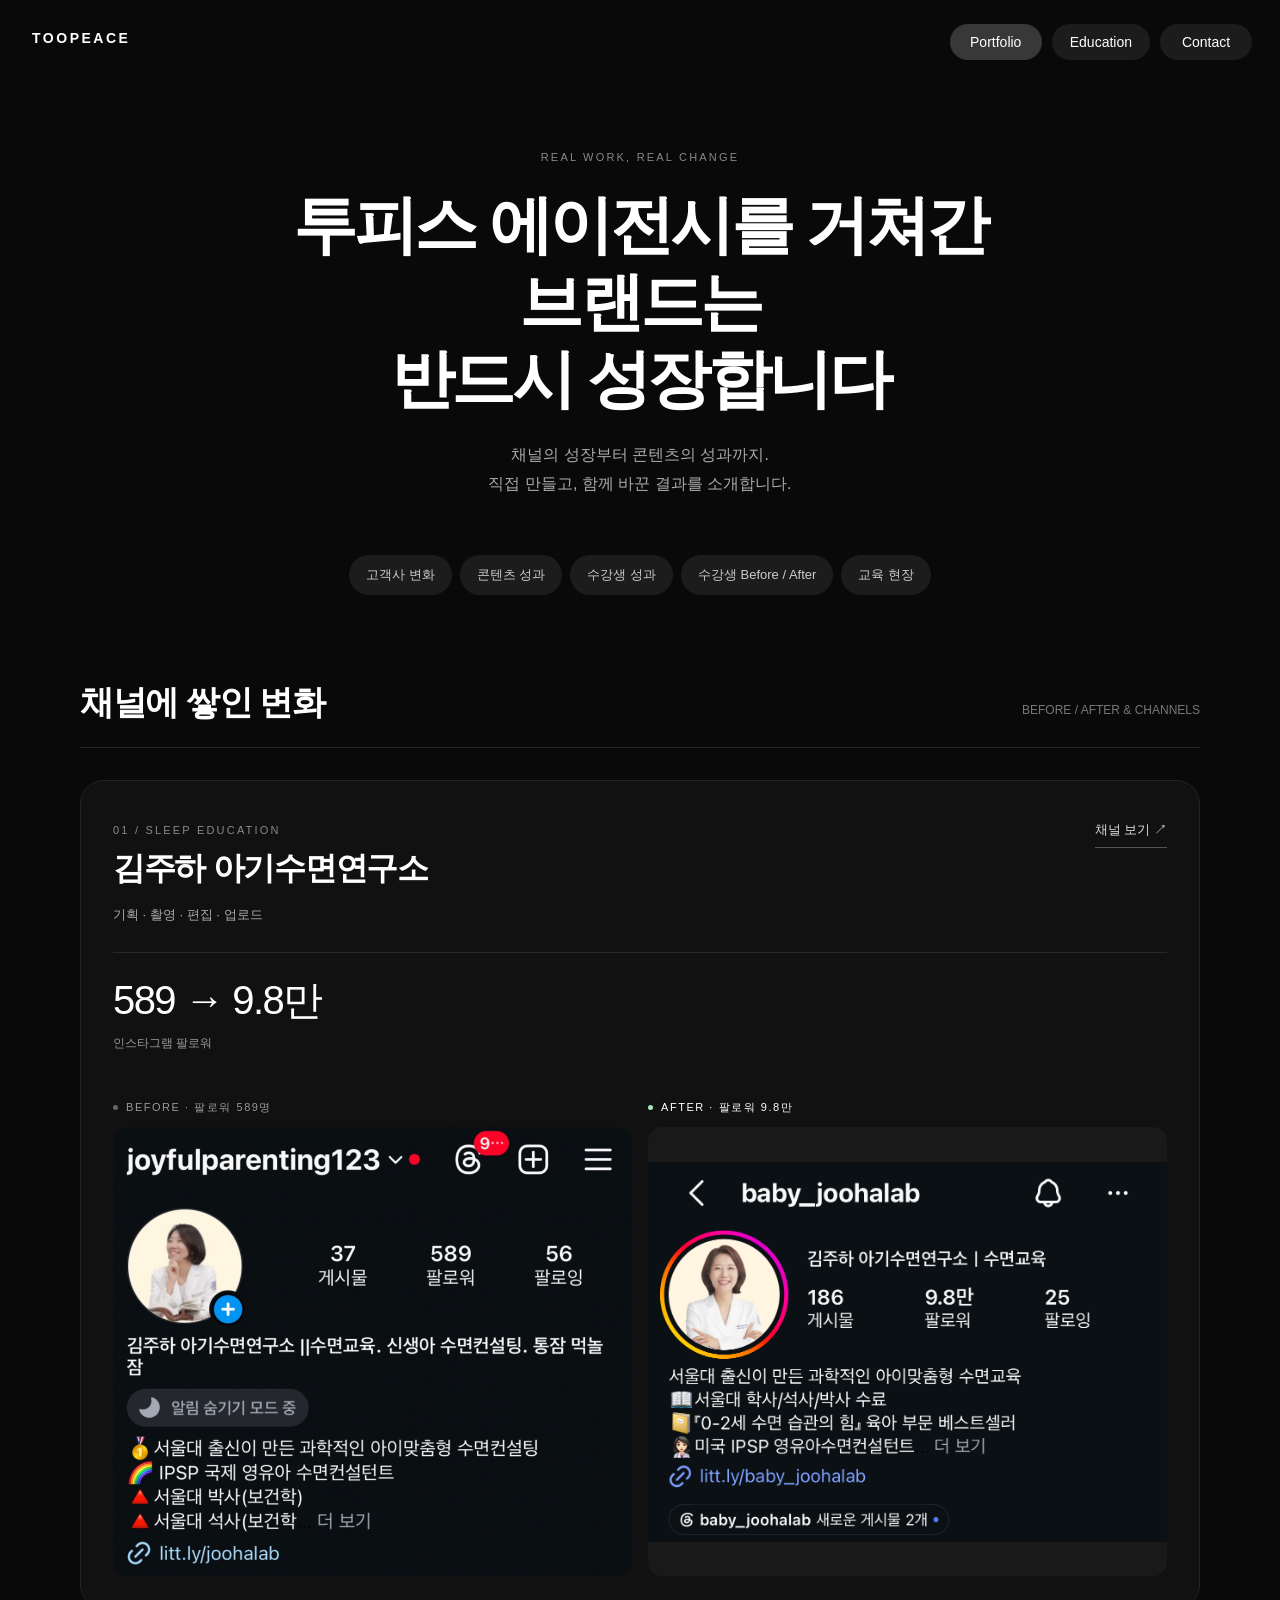
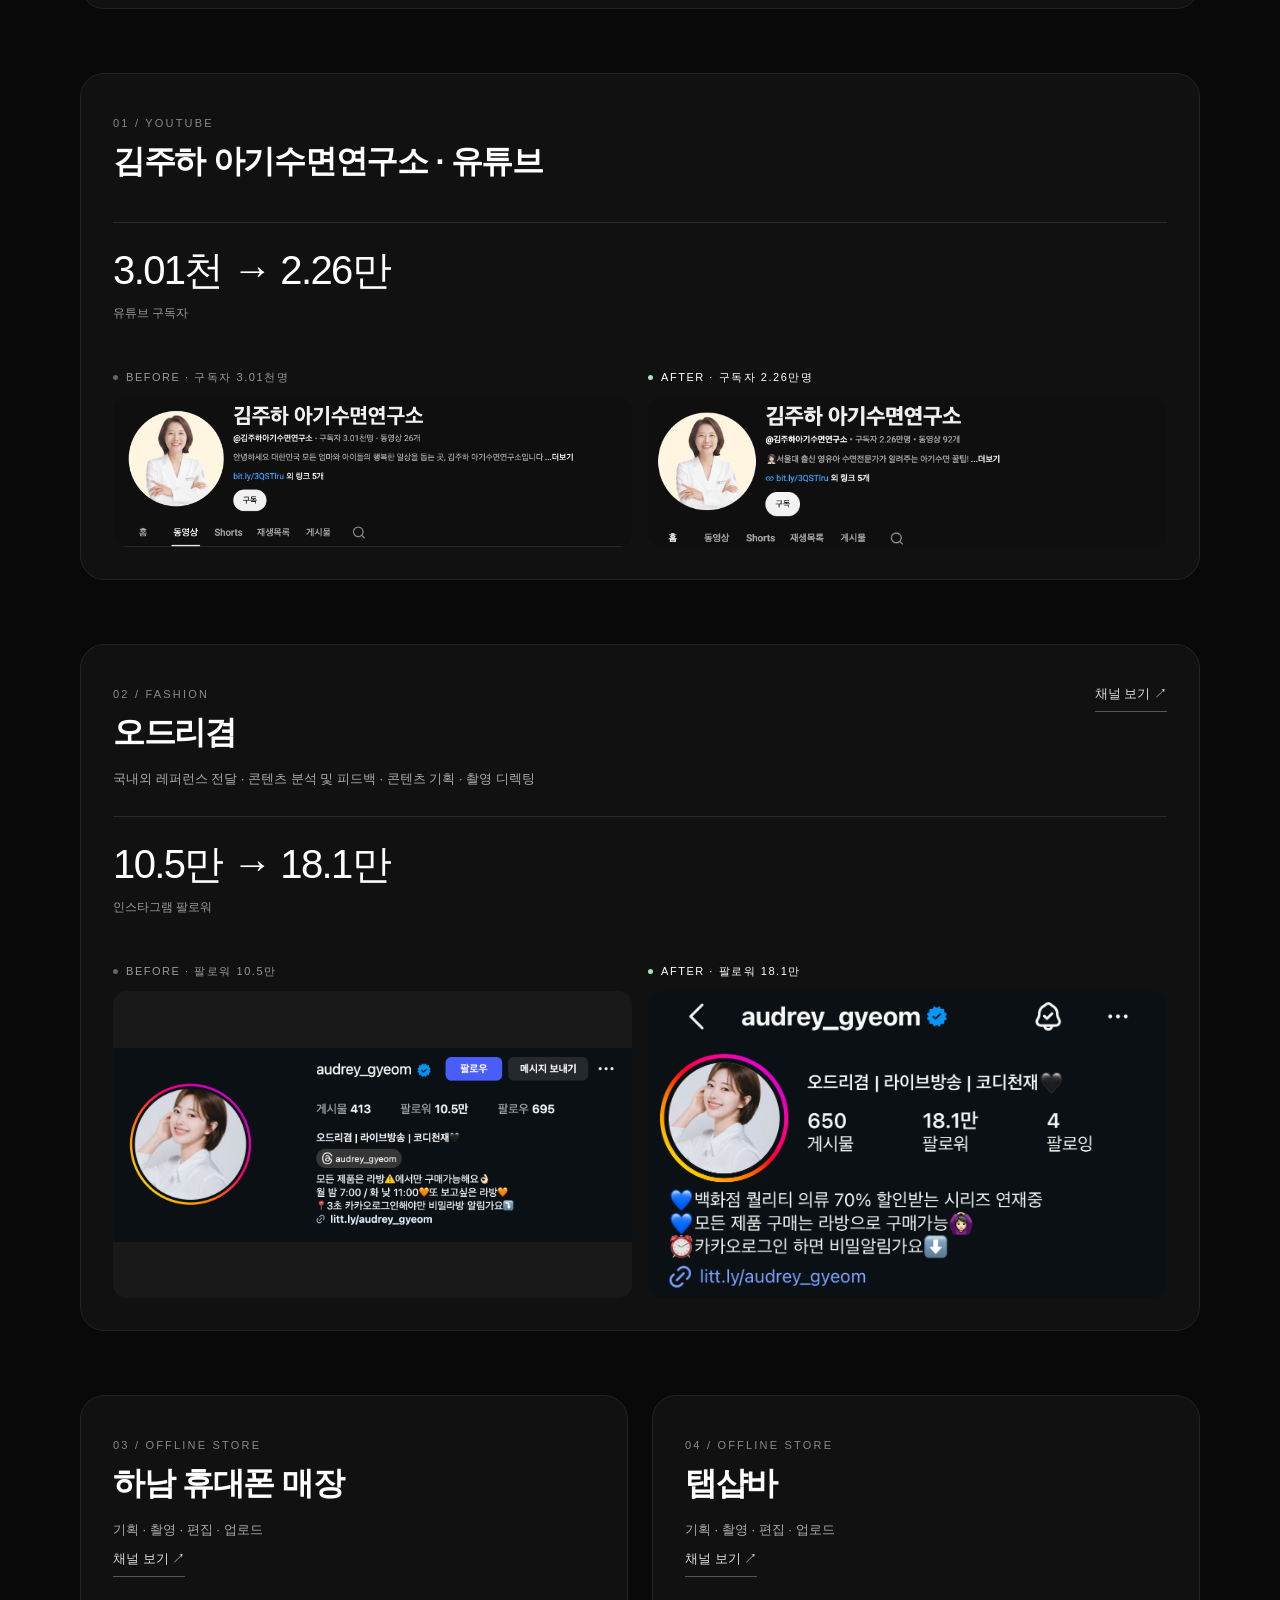
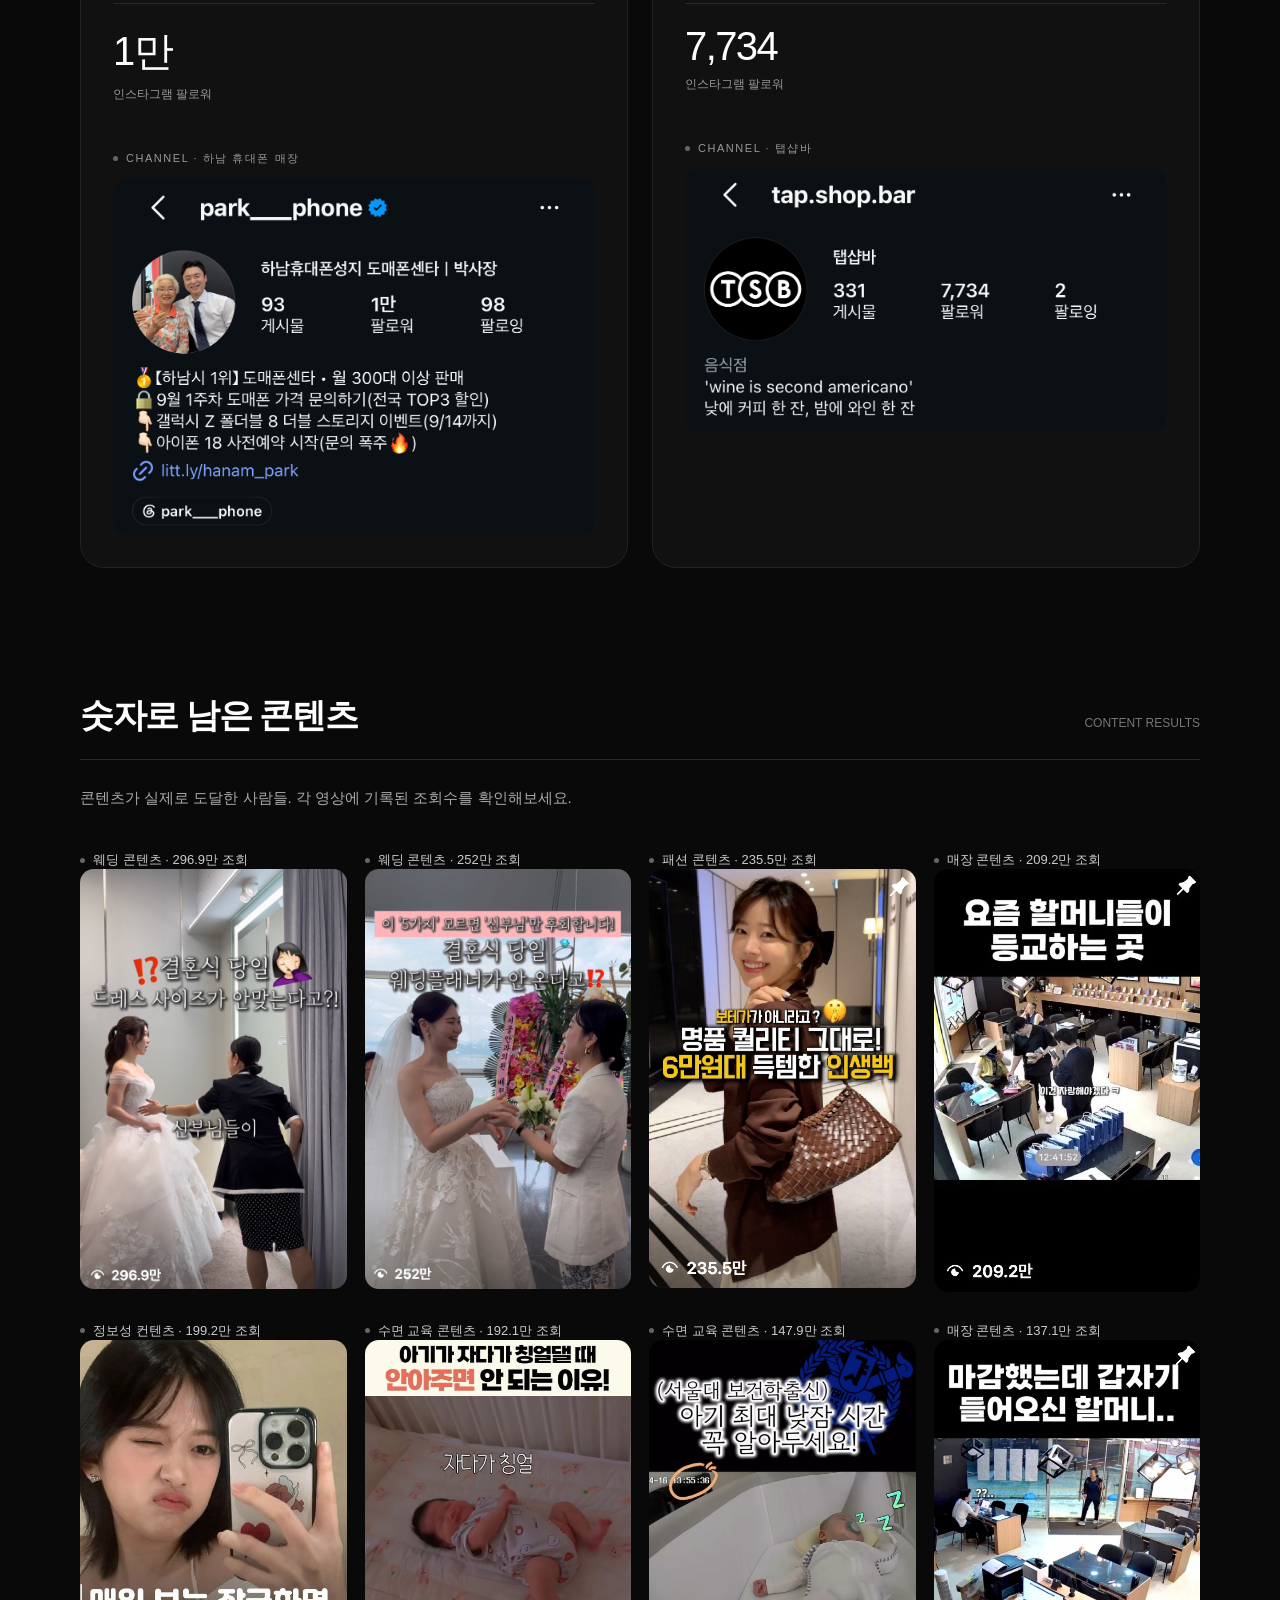
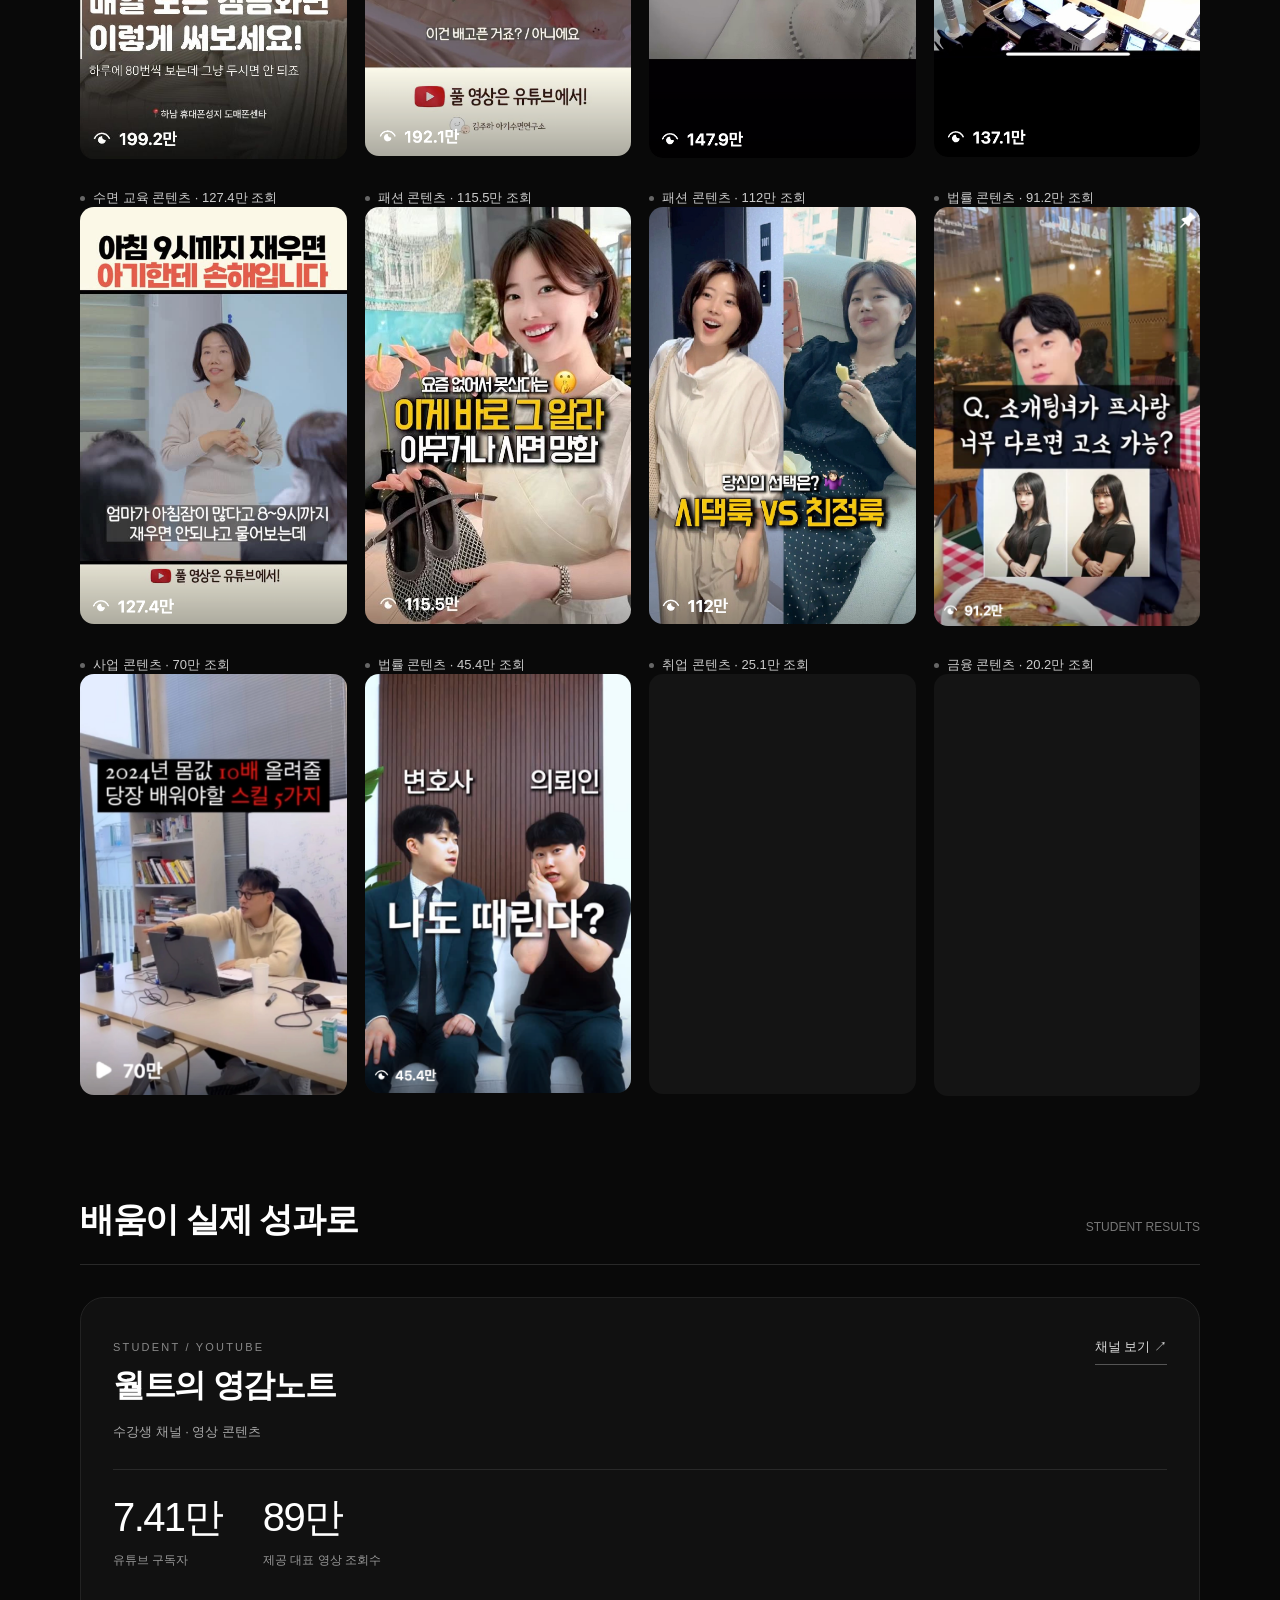
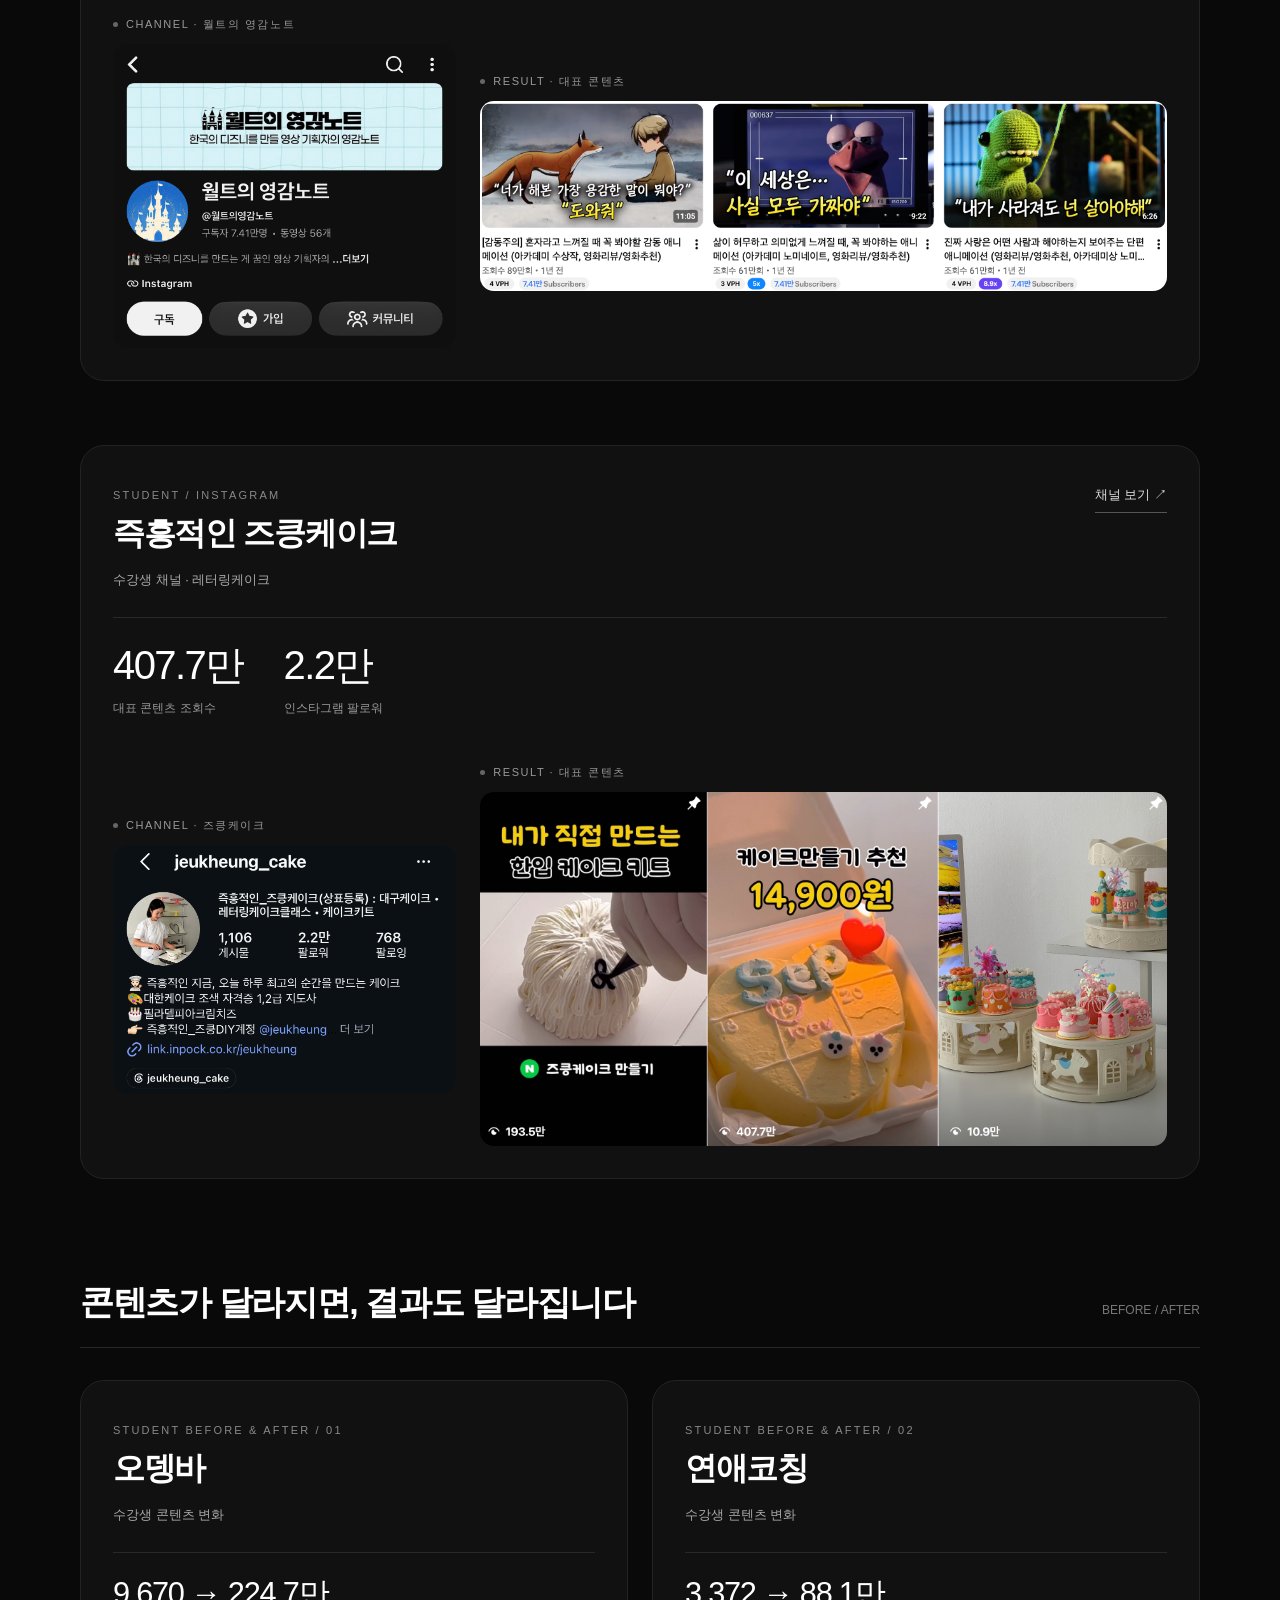
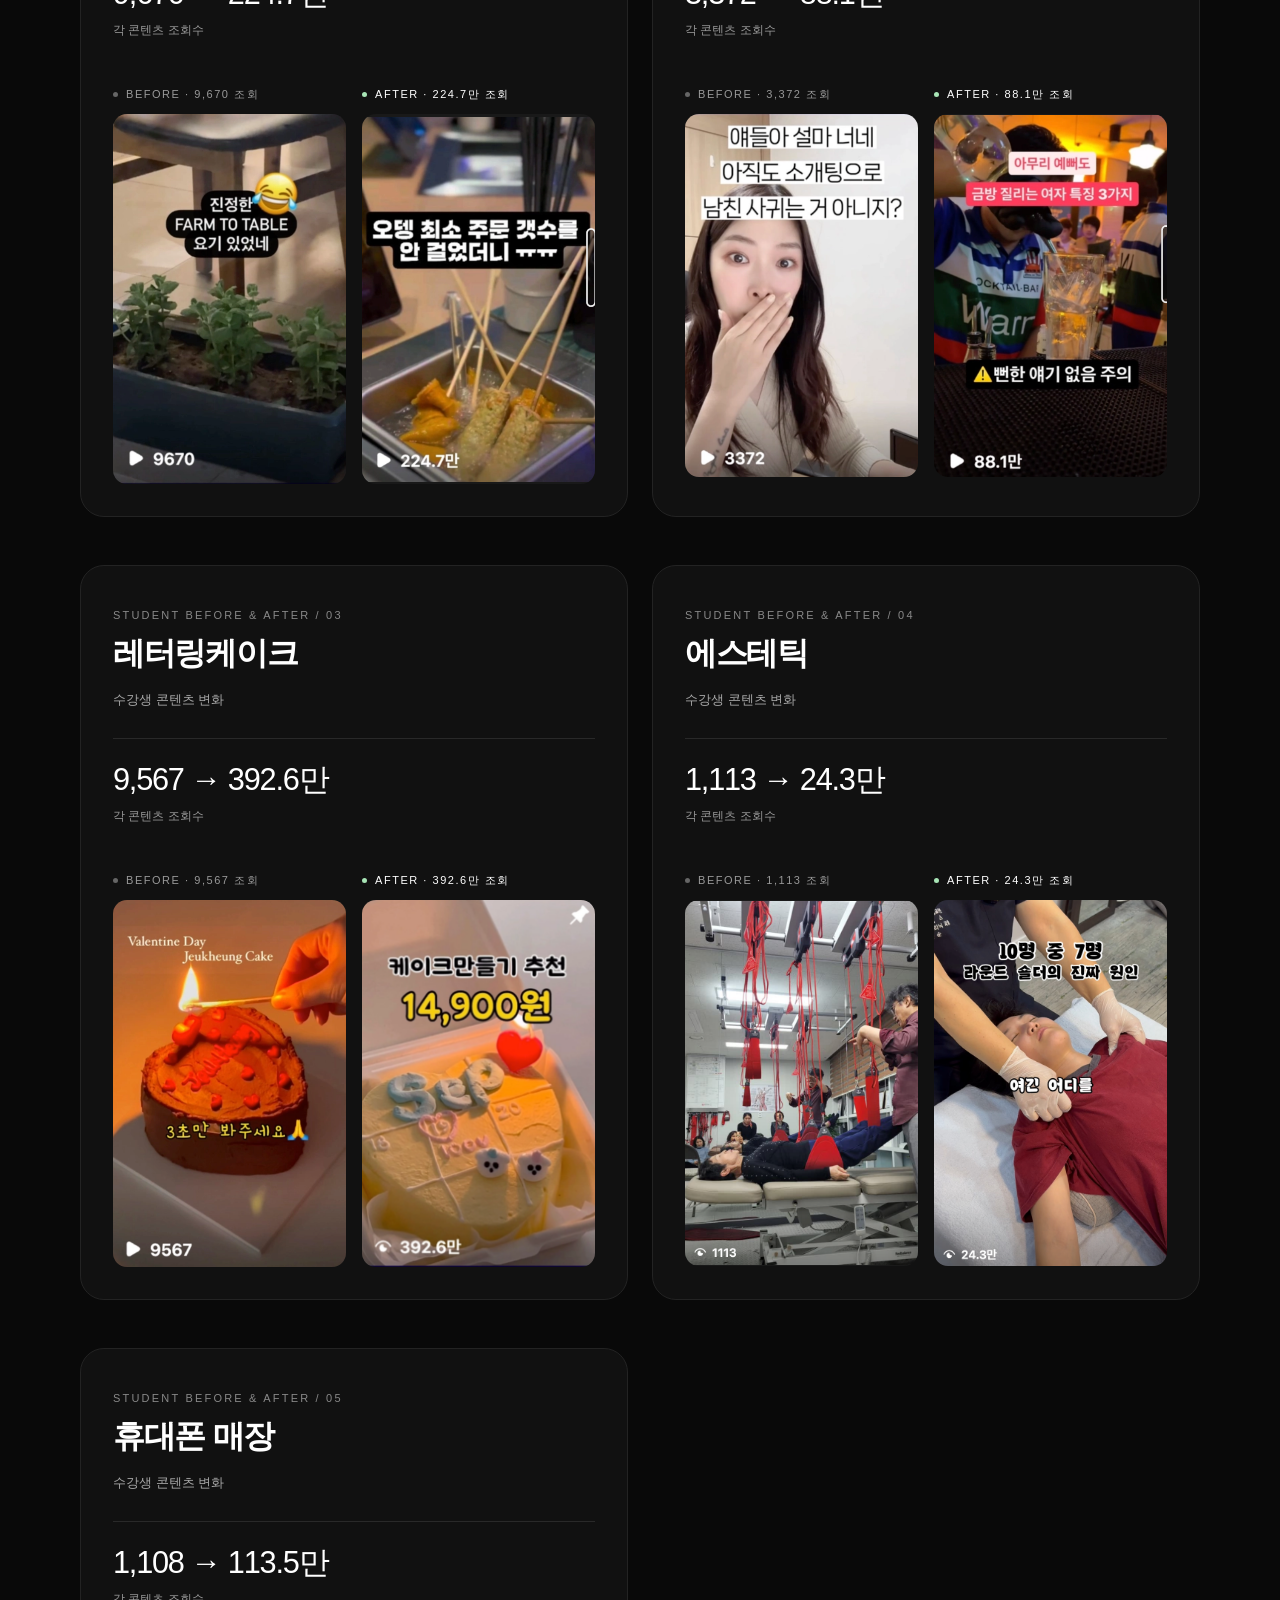
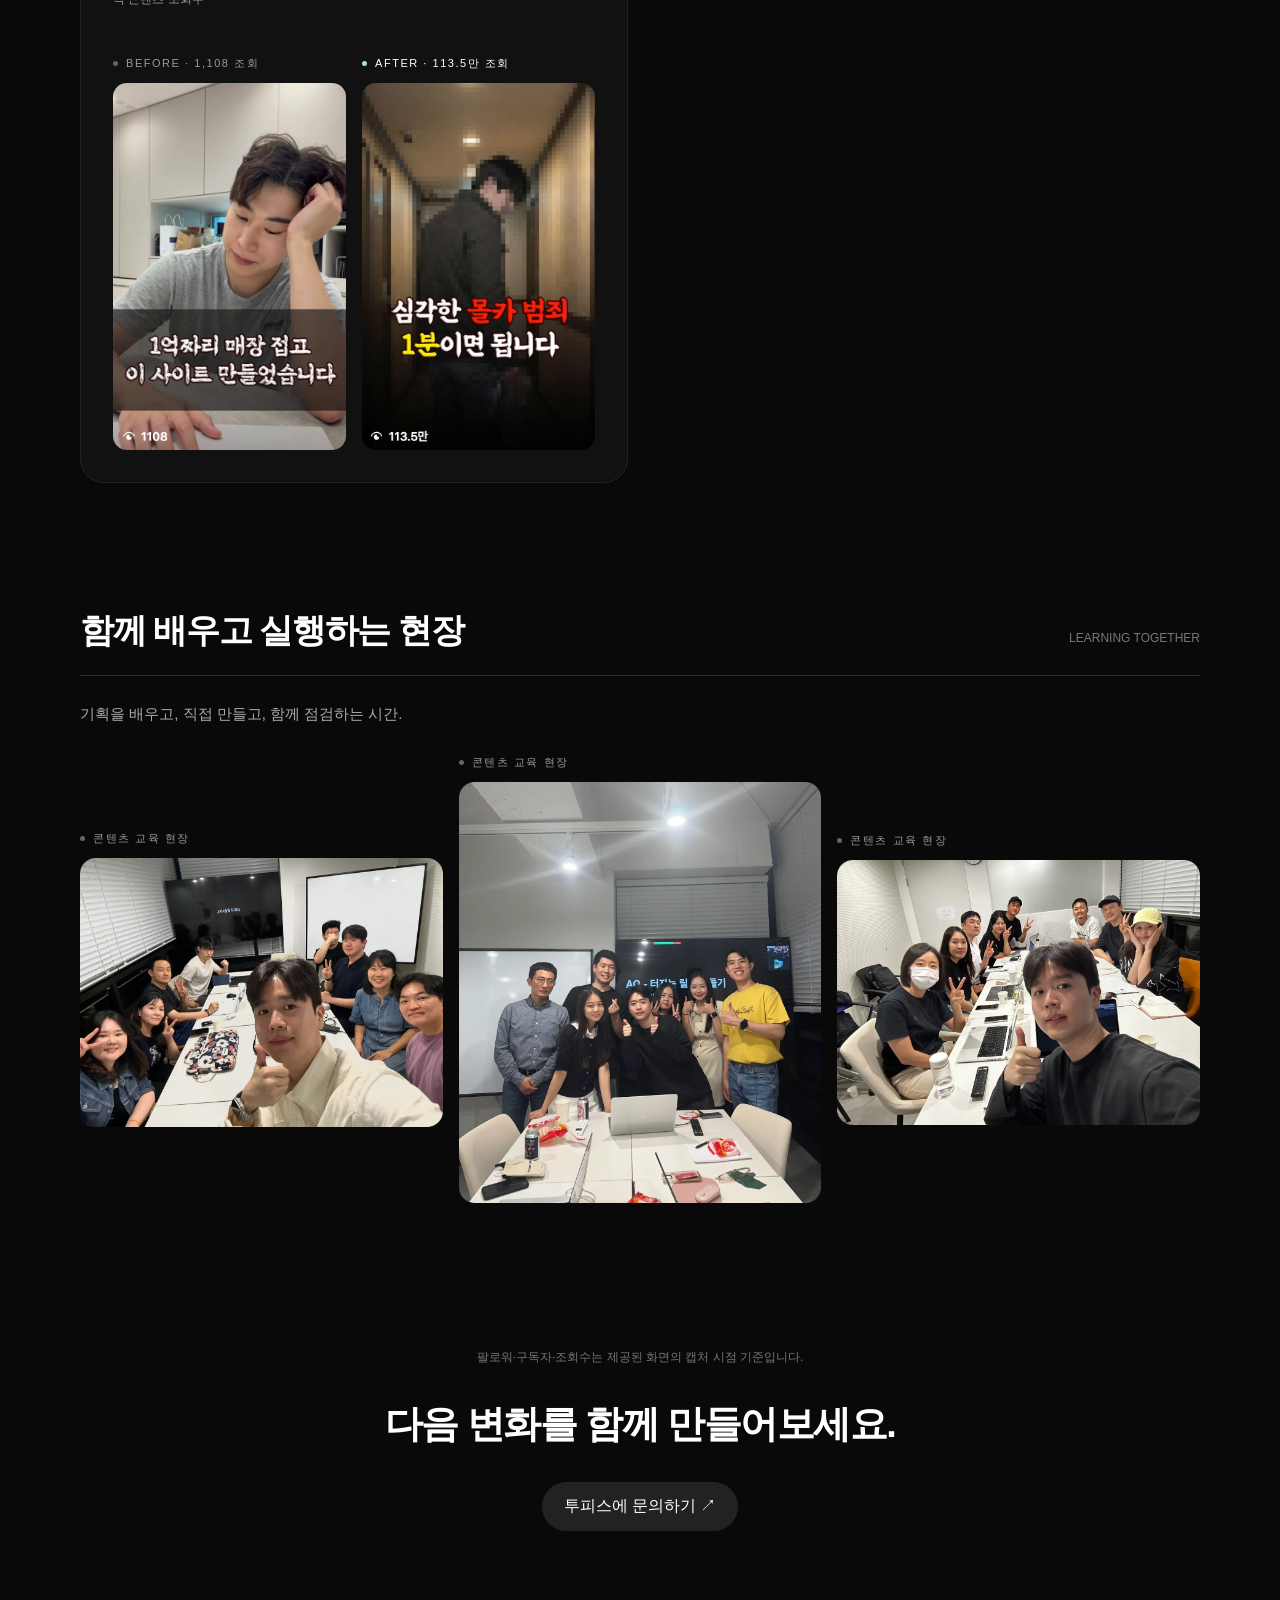
==== commit f852c234: "Remove Duolingo channel section from portfolio Co-Authored-By: Claude Fable 5.2 <noreply@anthropic.c" ====
--- a/portfolio.html
+++ b/portfolio.html
@@ -3,8 +3,8 @@
 <body><a class="tp-home-link" href="./index.html" aria-label="Toopeace 홈으로">TOOPEACE</a><nav class="tp-primary-nav tp-primary-nav--floating" aria-label="주요 메뉴"><a class="tp-primary-nav-link" href="./portfolio.html" aria-current="page">Portfolio</a><a class="tp-primary-nav-link" href="./story.html">Education</a><a class="tp-primary-nav-link" href="./index.html#contact">Contact</a></nav>
 <main class="tp-subpage work-page" id="portfolio"><div class="work-shell">
 <header class="work-intro"><p class="work-kicker">REAL WORK, REAL CHANGE</p><h1 id="results-title">투피스 에이전시를 거쳐간 브랜드는<br>반드시 성장합니다</h1><p>채널의 성장부터 콘텐츠의 성과까지.<br>직접 만들고, 함께 바꾼 결과를 소개합니다.</p></header>
-<nav class="work-jumps" aria-label="포트폴리오 목차"><a href="#channel">대표 채널</a><a href="#growth">고객사 변화</a><a href="#content-results">콘텐츠 성과</a><a href="#students">수강생 성과</a><a href="#student-changes">수강생 Before / After</a><a href="#training">교육 현장</a></nav>
-<section class="work-group" id="channel" aria-labelledby="channel-title"><div class="work-group-heading"><h2 id="channel-title">함께 운영한 대표 채널</h2><span>CHANNEL EXPERIENCE</span></div><article class="work-case"><div class="work-case-head"><div><p class="work-kicker">CHANNEL EXPERIENCE</p><h3>듀오링고 채널 운영</h3><p class="work-role">기획 · 촬영 · 편집 · 업로드</p></div><a class="work-link" href="https://www.instagram.com/duolingokorea/" target="_blank" rel="noopener noreferrer">채널 보기 ↗</a></div><div class="work-metrics"><div class="work-metric"><strong>20.4만</strong><span>인스타그램 팔로워 · 제공 화면 기준</span></div></div><div class="work-pair"><figure class="work-frame"><figcaption>CHANNEL · 듀오링고</figcaption><a href="https://www.instagram.com/duolingokorea/" target="_blank" rel="noopener noreferrer" aria-label="CHANNEL · 듀오링고 계정 보기"><div class="work-image"><img src="./assets/portfolio-20260907/01-channel-duolingo-instagram-01.png" width="1206" height="838" alt="CHANNEL · 듀오링고" loading="eager" decoding="async"></div></a></figure><figure class="work-frame"><figcaption>ON SET · 콘텐츠 촬영 현장</figcaption><div class="work-image"><img src="./assets/portfolio-20260907/02-channel-duolingo-instagram-02.png" width="1764" height="1154" alt="ON SET · 콘텐츠 촬영 현장" loading="eager" decoding="async"></div></figure></div></article></section>
+<nav class="work-jumps" aria-label="포트폴리오 목차"><a href="#growth">고객사 변화</a><a href="#content-results">콘텐츠 성과</a><a href="#students">수강생 성과</a><a href="#student-changes">수강생 Before / After</a><a href="#training">교육 현장</a></nav>
+
 <section class="work-group" id="growth" aria-labelledby="growth-title"><div class="work-group-heading"><h2 id="growth-title">채널에 쌓인 변화</h2><span>BEFORE / AFTER & CHANNELS</span></div><article class="work-case"><div class="work-case-head"><div><p class="work-kicker">01 / SLEEP EDUCATION</p><h3>김주하 아기수면연구소</h3><p class="work-role">기획 · 촬영 · 편집 · 업로드</p></div><a class="work-link" href="https://www.instagram.com/baby_joohalab/" target="_blank" rel="noopener noreferrer">채널 보기 ↗</a></div><div class="work-metrics"><div class="work-metric"><strong>589 → 9.8만</strong><span>인스타그램 팔로워</span></div></div><div class="work-pair"><figure class="work-frame"><figcaption>BEFORE · 팔로워 589명</figcaption><a href="https://www.instagram.com/baby_joohalab/" target="_blank" rel="noopener noreferrer" aria-label="BEFORE · 팔로워 589명 계정 보기"><div class="work-image"><img src="./assets/portfolio-20260907/03-beforeafter-kimjooha-instagram-01.png" width="910" height="788" alt="BEFORE · 팔로워 589명" loading="lazy" decoding="async"></div></a></figure><figure class="work-frame work-frame--after"><figcaption>AFTER · 팔로워 9.8만</figcaption><a href="https://www.instagram.com/baby_joohalab/" target="_blank" rel="noopener noreferrer" aria-label="AFTER · 팔로워 9.8만 계정 보기"><div class="work-image"><img src="./assets/portfolio-20260907/04-beforeafter-kimjooha-instagram-02.png" width="1206" height="883" alt="AFTER · 팔로워 9.8만" loading="lazy" decoding="async"></div></a></figure></div></article><article class="work-case" id="kimjooha-youtube"><div class="work-case-head"><div><p class="work-kicker">01 / YOUTUBE</p><h3>김주하 아기수면연구소 · 유튜브</h3></div></div><div class="work-metrics"><div class="work-metric"><strong>3.01천 → 2.26만</strong><span>유튜브 구독자</span></div></div><div class="work-pair"><figure class="work-frame"><figcaption>BEFORE · 구독자 3.01천명</figcaption><div class="work-image"><img src="./assets/portfolio-20260907/kimjooha-youtube-before.png" width="1748" height="504" alt="김주하 아기수면연구소 유튜브 Before, 구독자 3.01천명" loading="lazy" decoding="async"></div></figure><figure class="work-frame work-frame--after"><figcaption>AFTER · 구독자 2.26만명</figcaption><div class="work-image"><img src="./assets/portfolio-20260907/kimjooha-youtube-after-v2.png" width="1148" height="242" alt="김주하 아기수면연구소 유튜브 After, 구독자 2.26만명" loading="lazy" decoding="async"></div></figure></div></article><article class="work-case"><div class="work-case-head"><div><p class="work-kicker">02 / FASHION</p><h3>오드리겸</h3><p class="work-role">국내외 레퍼런스 전달 · 콘텐츠 분석 및 피드백 · 콘텐츠 기획 · 촬영 디렉팅</p></div><a class="work-link" href="https://www.instagram.com/audrey_gyeom/" target="_blank" rel="noopener noreferrer">채널 보기 ↗</a></div><div class="work-metrics"><div class="work-metric"><strong>10.5만 → 18.1만</strong><span>인스타그램 팔로워</span></div></div><div class="work-pair"><figure class="work-frame"><figcaption>BEFORE · 팔로워 10.5만</figcaption><a href="https://www.instagram.com/audrey_gyeom/" target="_blank" rel="noopener noreferrer" aria-label="BEFORE · 팔로워 10.5만 계정 보기"><div class="work-image"><img src="./assets/portfolio-20260907/06-beforeafter-audreygyeom-01.png" width="1400" height="524" alt="BEFORE · 팔로워 10.5만" loading="lazy" decoding="async"></div></a></figure><figure class="work-frame work-frame--after"><figcaption>AFTER · 팔로워 18.1만</figcaption><a href="https://www.instagram.com/audrey_gyeom/" target="_blank" rel="noopener noreferrer" aria-label="AFTER · 팔로워 18.1만 계정 보기"><div class="work-image"><img src="./assets/portfolio-20260907/07-beforeafter-audreygyeom-02.png" width="1206" height="713" alt="AFTER · 팔로워 18.1만" loading="lazy" decoding="async"></div></a></figure></div></article><div class="work-business-grid"><article class="work-case"><div class="work-case-head"><div><p class="work-kicker">03 / OFFLINE STORE</p><h3>하남 휴대폰 매장</h3><p class="work-role">기획 · 촬영 · 편집 · 업로드</p></div><a class="work-link" href="https://www.instagram.com/park___phone/" target="_blank" rel="noopener noreferrer">채널 보기 ↗</a></div><div class="work-metrics"><div class="work-metric"><strong>1만</strong><span>인스타그램 팔로워</span></div></div><figure class="work-frame"><figcaption>CHANNEL · 하남 휴대폰 매장</figcaption><a href="https://www.instagram.com/park___phone/" target="_blank" rel="noopener noreferrer" aria-label="CHANNEL · 하남 휴대폰 매장 계정 보기"><div class="work-image"><img src="./assets/portfolio-20260907/09-beforeafter-offline-parkphone-01.png" width="1206" height="893" alt="CHANNEL · 하남 휴대폰 매장" loading="lazy" decoding="async"></div></a></figure></article><article class="work-case"><div class="work-case-head"><div><p class="work-kicker">04 / OFFLINE STORE</p><h3>탭샵바</h3><p class="work-role">기획 · 촬영 · 편집 · 업로드</p></div><a class="work-link" href="https://www.instagram.com/tap.shop.bar/" target="_blank" rel="noopener noreferrer">채널 보기 ↗</a></div><div class="work-metrics"><div class="work-metric"><strong>7,734</strong><span>인스타그램 팔로워</span></div></div><figure class="work-frame"><figcaption>CHANNEL · 탭샵바</figcaption><a href="https://www.instagram.com/tap.shop.bar/" target="_blank" rel="noopener noreferrer" aria-label="CHANNEL · 탭샵바 계정 보기"><div class="work-image"><img src="./assets/portfolio-20260907/08-beforeafter-offline-tapshopbar.png" width="1206" height="663" alt="CHANNEL · 탭샵바" loading="lazy" decoding="async"></div></a></figure></article></div></section>
 <section class="work-group" id="content-results" aria-labelledby="content-results-title"><div class="work-group-heading"><h2 id="content-results-title">숫자로 남은 콘텐츠</h2><span>CONTENT RESULTS</span></div><p class="work-section-copy">콘텐츠가 실제로 도달한 사람들. 각 영상에 기록된 조회수를 확인해보세요.</p><div class="work-results-grid"><figure class="work-frame"><figcaption>웨딩 콘텐츠 · 296.9만 조회</figcaption><div class="work-image"><img src="./assets/portfolio-20260907/23-contentresult-g5-right.png" width="626" height="986" alt="웨딩 콘텐츠 · 296.9만 조회" loading="lazy" decoding="async"></div></figure><figure class="work-frame"><figcaption>웨딩 콘텐츠 · 252만 조회</figcaption><div class="work-image"><img src="./assets/portfolio-20260907/22-contentresult-g5-left.png" width="626" height="986" alt="웨딩 콘텐츠 · 252만 조회" loading="lazy" decoding="async"></div></figure><figure class="work-frame"><figcaption>패션 콘텐츠 · 235.5만 조회</figcaption><div class="work-image"><img src="./assets/portfolio-20260907/16-contentresult-g2-right.png" width="514" height="808" alt="패션 콘텐츠 · 235.5만 조회" loading="lazy" decoding="async"></div></figure><figure class="work-frame"><figcaption>매장 콘텐츠 · 209.2만 조회</figcaption><div class="work-image"><img src="./assets/portfolio-20260907/18-contentresult-g3-center.webp" width="508" height="806" alt="매장 콘텐츠 · 209.2만 조회" loading="lazy" decoding="async"></div></figure><figure class="work-frame"><figcaption>정보성 컨텐츠 · 199.2만 조회</figcaption><div class="work-image"><img src="./assets/portfolio-20260907/19-contentresult-g3-right.webp" width="512" height="806" alt="정보성 컨텐츠 · 199.2만 조회" loading="lazy" decoding="async"></div></figure><figure class="work-frame"><figcaption>수면 교육 콘텐츠 · 192.1만 조회</figcaption><div class="work-image"><img src="./assets/portfolio-20260907/13-contentresult-g1-right.png" width="516" height="806" alt="수면 교육 콘텐츠 · 192.1만 조회" loading="lazy" decoding="async"></div></figure><figure class="work-frame"><figcaption>수면 교육 콘텐츠 · 147.9만 조회</figcaption><div class="work-image"><img src="./assets/portfolio-20260907/11-contentresult-g1-left.png" width="510" height="800" alt="수면 교육 콘텐츠 · 147.9만 조회" loading="lazy" decoding="async"></div></figure><figure class="work-frame"><figcaption>매장 콘텐츠 · 137.1만 조회</figcaption><div class="work-image"><img src="./assets/portfolio-20260907/17-contentresult-g3-left.png" width="512" height="802" alt="매장 콘텐츠 · 137.1만 조회" loading="lazy" decoding="async"></div></figure><figure class="work-frame"><figcaption>수면 교육 콘텐츠 · 127.4만 조회</figcaption><div class="work-image"><img src="./assets/portfolio-20260907/10-beforeafter-offline-parkphone-02.png" width="510" height="798" alt="수면 교육 콘텐츠 · 127.4만 조회" loading="lazy" decoding="async"></div></figure><figure class="work-frame"><figcaption>패션 콘텐츠 · 115.5만 조회</figcaption><div class="work-image"><img src="./assets/portfolio-20260907/14-contentresult-g2-left.webp" width="512" height="800" alt="패션 콘텐츠 · 115.5만 조회" loading="lazy" decoding="async"></div></figure><figure class="work-frame"><figcaption>패션 콘텐츠 · 112만 조회</figcaption><div class="work-image"><img src="./assets/portfolio-20260907/15-contentresult-g2-center.png" width="512" height="800" alt="패션 콘텐츠 · 112만 조회" loading="lazy" decoding="async"></div></figure><figure class="work-frame"><figcaption>법률 콘텐츠 · 91.2만 조회</figcaption><div class="work-image"><img src="./assets/portfolio-20260907/21-contentresult-g4-right.png" width="630" height="990" alt="법률 콘텐츠 · 91.2만 조회" loading="lazy" decoding="async"></div></figure><figure class="work-frame"><figcaption>사업 콘텐츠 · 70만 조회</figcaption><div class="work-image"><img src="./assets/portfolio-20260907/24-contentresult-g6-left.png" width="730" height="1152" alt="사업 콘텐츠 · 70만 조회" loading="lazy" decoding="async"></div></figure><figure class="work-frame"><figcaption>법률 콘텐츠 · 45.4만 조회</figcaption><div class="work-image"><img src="./assets/portfolio-20260907/20-contentresult-g4-left.png" width="630" height="990" alt="법률 콘텐츠 · 45.4만 조회" loading="lazy" decoding="async"></div></figure><figure class="work-frame"><figcaption>취업 콘텐츠 · 25.1만 조회</figcaption><div class="work-image"><img src="./assets/portfolio-20260907/25-contentresult-g6-right.png" width="510" height="804" alt="취업 콘텐츠 · 25.1만 조회" loading="lazy" decoding="async"></div></figure><figure class="work-frame"><figcaption>금융 콘텐츠 · 20.2만 조회</figcaption><div class="work-image"><img src="./assets/portfolio-20260907/26-contentresult-g7-left.png" width="704" height="1114" alt="금융 콘텐츠 · 20.2만 조회" loading="lazy" decoding="async"></div></figure></div></section>
 <section class="work-group" id="students" aria-labelledby="students-title"><div class="work-group-heading"><h2 id="students-title">배움이 실제 성과로</h2><span>STUDENT RESULTS</span></div><article class="work-case"><div class="work-case-head"><div><p class="work-kicker">STUDENT / YOUTUBE</p><h3>월트의 영감노트</h3><p class="work-role">수강생 채널 · 영상 콘텐츠</p></div><a class="work-link" href="https://www.youtube.com/@%EC%9B%94%ED%8A%B8%EC%9D%98%EC%98%81%EA%B0%90%EB%85%B8%ED%8A%B8/videos" target="_blank" rel="noopener noreferrer">채널 보기 ↗</a></div><div class="work-metrics"><div class="work-metric"><strong>7.41만</strong><span>유튜브 구독자</span></div><div class="work-metric"><strong>89만</strong><span>제공 대표 영상 조회수</span></div></div><div class="work-student-media"><figure class="work-frame"><figcaption>CHANNEL · 월트의 영감노트</figcaption><a href="https://www.youtube.com/@%EC%9B%94%ED%8A%B8%EC%9D%98%EC%98%81%EA%B0%90%EB%85%B8%ED%8A%B8/videos" target="_blank" rel="noopener noreferrer" aria-label="CHANNEL · 월트의 영감노트 계정 보기"><div class="work-image"><img src="./assets/portfolio-20260907/32-student-result-walt-inspiration-note-youtube.png" width="1206" height="1068" alt="CHANNEL · 월트의 영감노트" loading="lazy" decoding="async"></div></a></figure><figure class="work-frame"><figcaption>RESULT · 대표 콘텐츠</figcaption><a href="https://www.youtube.com/@%EC%9B%94%ED%8A%B8%EC%9D%98%EC%98%81%EA%B0%90%EB%85%B8%ED%8A%B8/videos" target="_blank" rel="noopener noreferrer" aria-label="RESULT · 대표 콘텐츠 계정 보기"><div class="work-image"><img src="./assets/portfolio-20260907/33-student-result-walt-inspiration-note-stats.png" width="2160" height="598" alt="RESULT · 대표 콘텐츠" loading="lazy" decoding="async"></div></a></figure></div></article><article class="work-case"><div class="work-case-head"><div><p class="work-kicker">STUDENT / INSTAGRAM</p><h3>즉흥적인 즈킁케이크</h3><p class="work-role">수강생 채널 · 레터링케이크</p></div><a class="work-link" href="https://www.instagram.com/jeukheung_cake/" target="_blank" rel="noopener noreferrer">채널 보기 ↗</a></div><div class="work-metrics"><div class="work-metric"><strong>407.7만</strong><span>대표 콘텐츠 조회수</span></div><div class="work-metric"><strong>2.2만</strong><span>인스타그램 팔로워</span></div></div><div class="work-student-media"><figure class="work-frame"><figcaption>CHANNEL · 즈킁케이크</figcaption><a href="https://www.instagram.com/jeukheung_cake/" target="_blank" rel="noopener noreferrer" aria-label="CHANNEL · 즈킁케이크 계정 보기"><div class="work-image"><img src="./assets/portfolio-20260907/34-student-result-jeukheung-cake-instagram.png" width="1206" height="873" alt="CHANNEL · 즈킁케이크" loading="lazy" decoding="async"></div></a></figure><figure class="work-frame"><figcaption>RESULT · 대표 콘텐츠</figcaption><a href="https://www.instagram.com/jeukheung_cake/" target="_blank" rel="noopener noreferrer" aria-label="RESULT · 대표 콘텐츠 계정 보기"><div class="work-image"><img src="./assets/portfolio-20260907/35-student-result-jeukheung-cake-stats.png" width="1928" height="994" alt="RESULT · 대표 콘텐츠" loading="lazy" decoding="async"></div></a></figure></div></article></section>
--- a/styles.css
+++ b/styles.css
@@ -1851,6 +1851,16 @@
   overflow: visible;
 }
 
+.tp-contact-modal--embed {
+  max-height: calc(100dvh - 24px);
+  overflow: auto;
+}
+.tp-embed-header { position: relative; padding: 20px 64px 20px 20px; }
+.tp-embed-header h2 { margin: 0; font-size: 18px; }
+.tp-contact-iframe { display: block; width: 100%; height: min(650px, calc(100dvh - 150px)); background: #fff; }
+.tp-embed-fallback { padding: 12px 16px; margin: 0; color: #aaa; font-size: 12px; text-align: center; }
+.tp-embed-fallback a { color: #fff; }
+
 .tp-contact-modal::backdrop {
   background: rgba(0, 0, 0, 0.65);
   backdrop-filter: blur(6px);
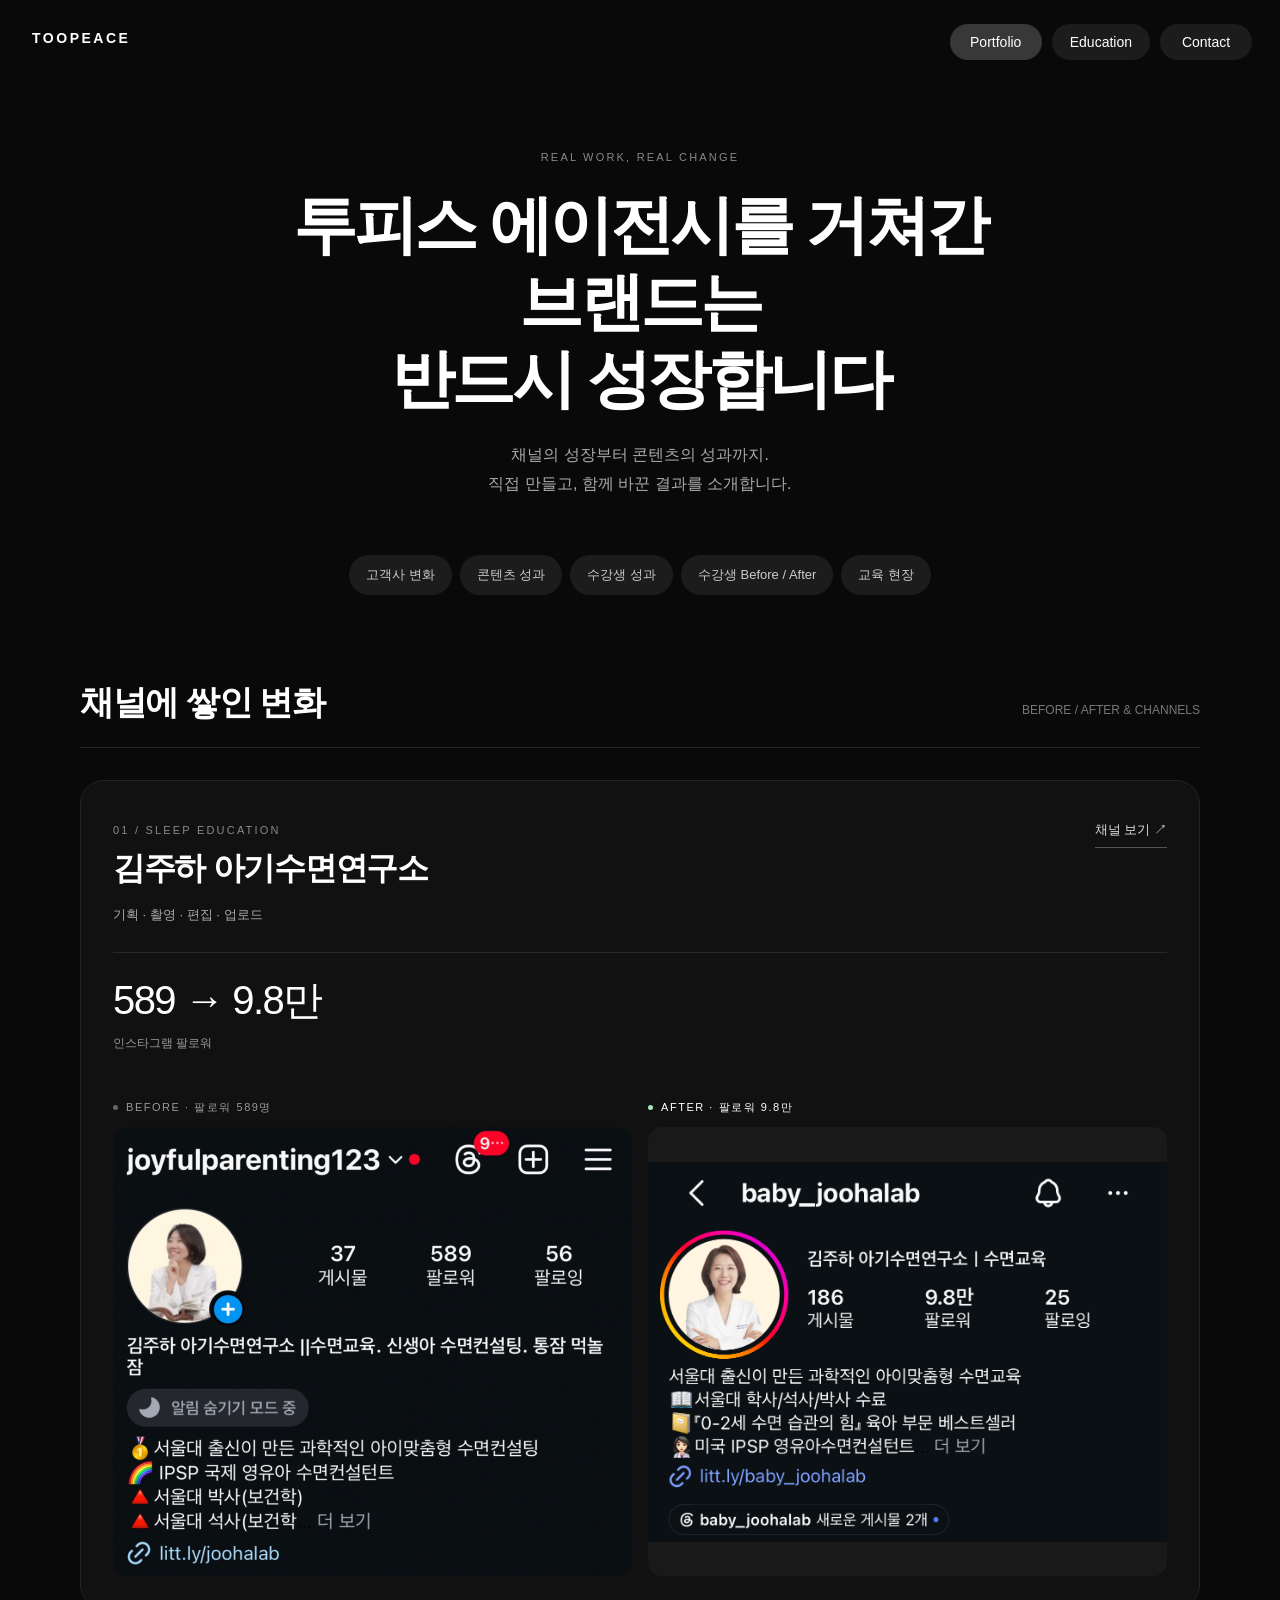
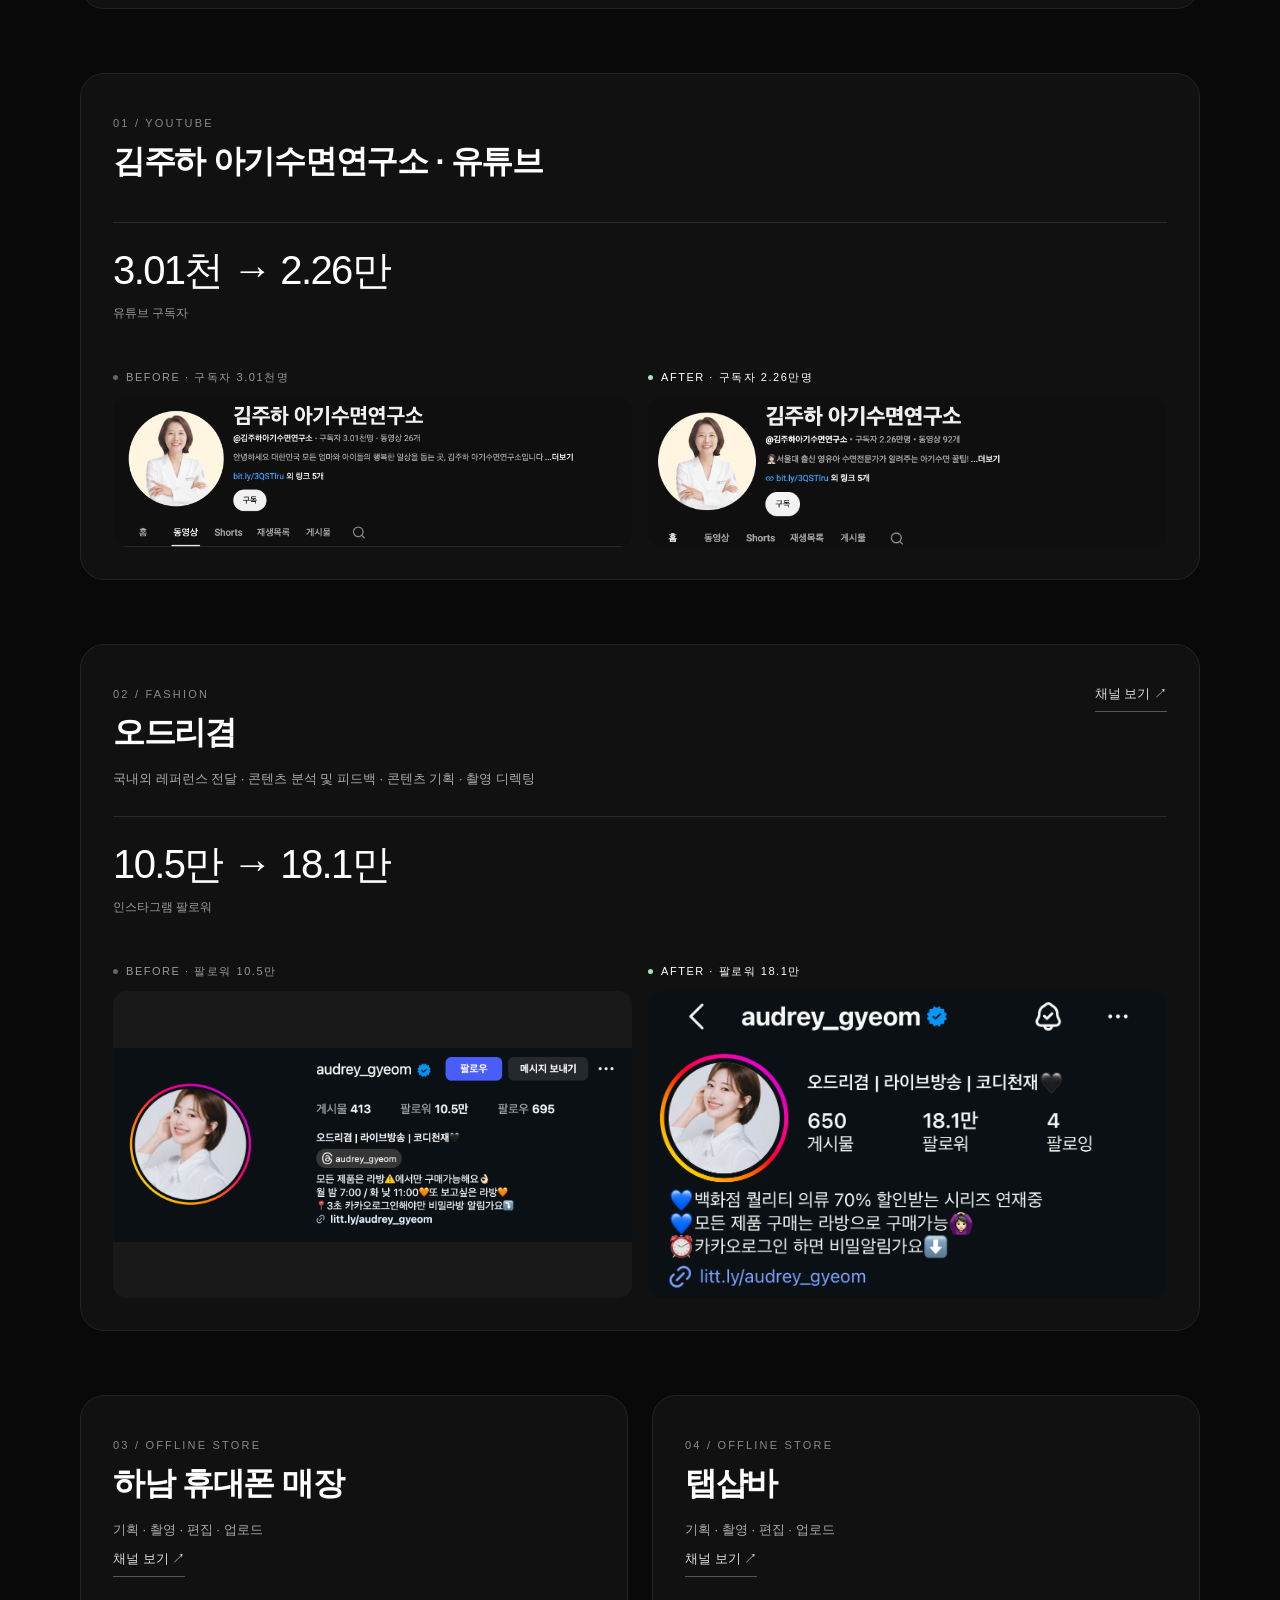
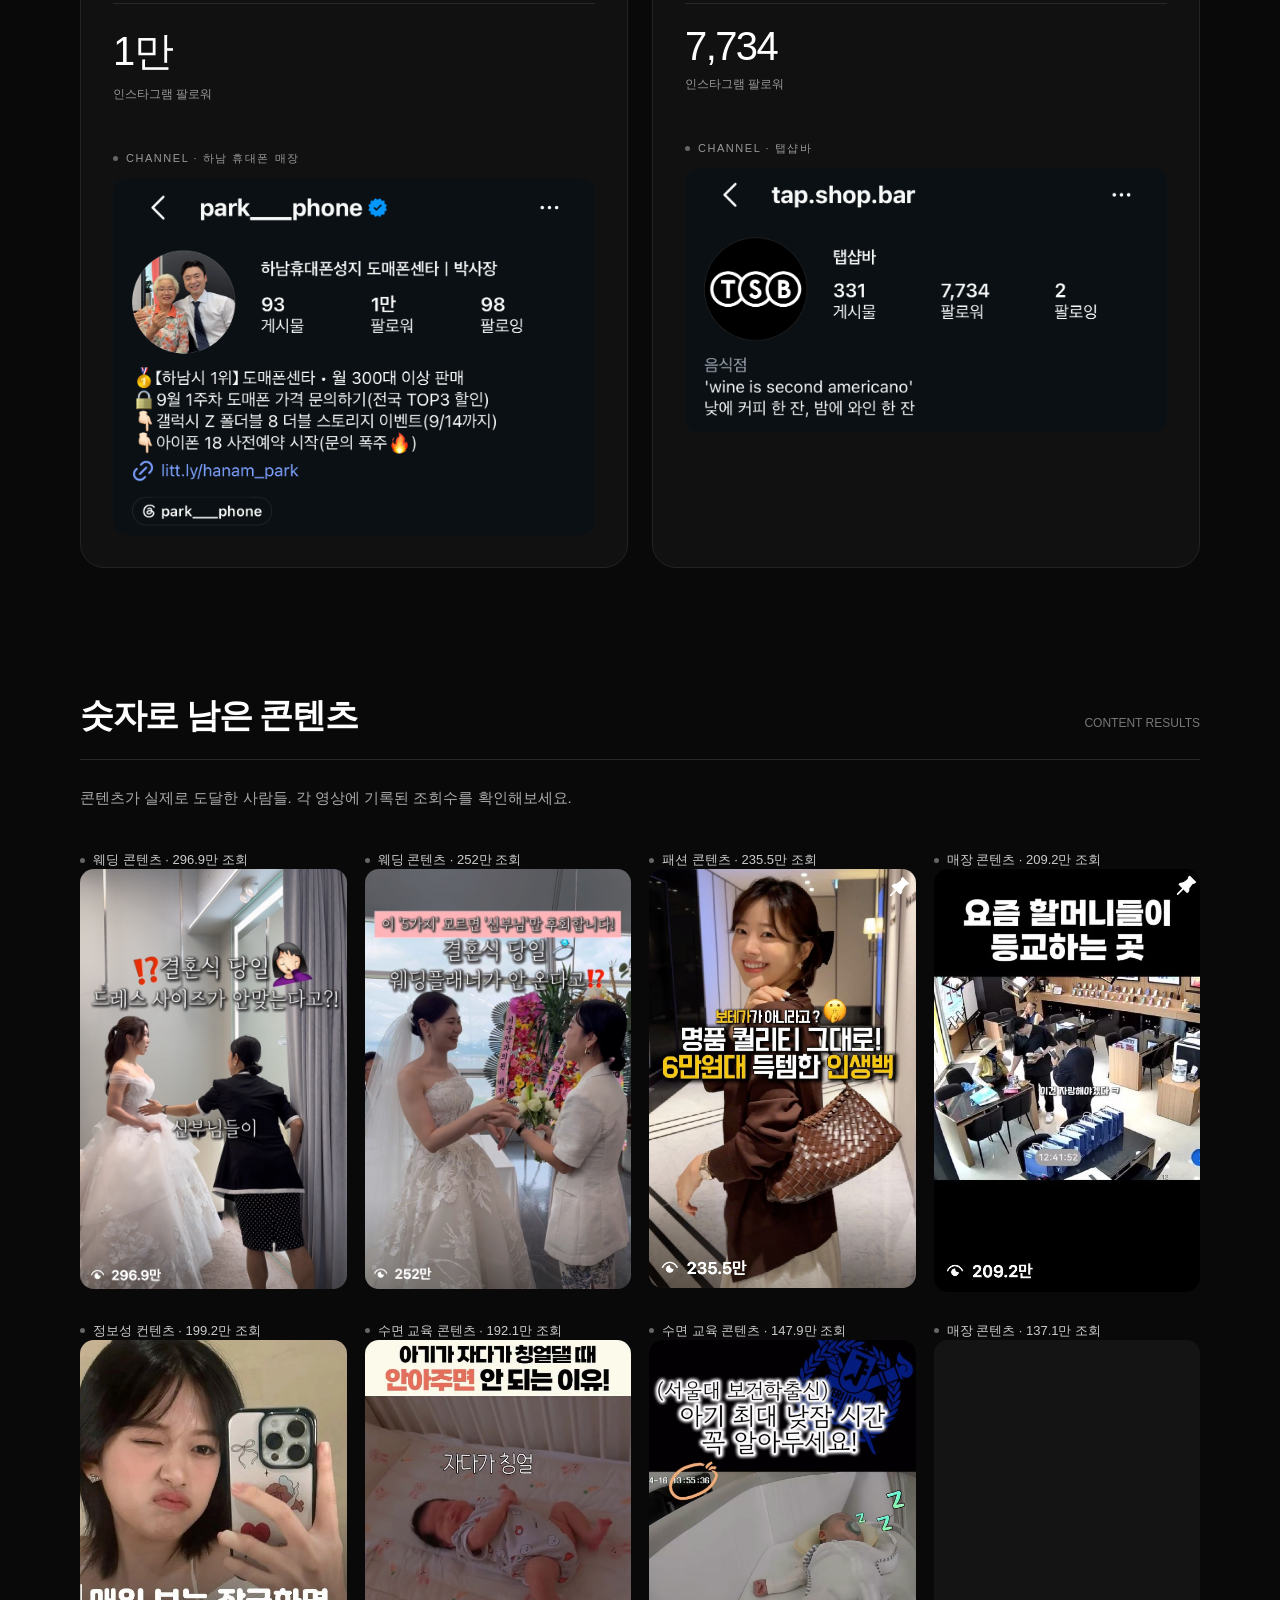
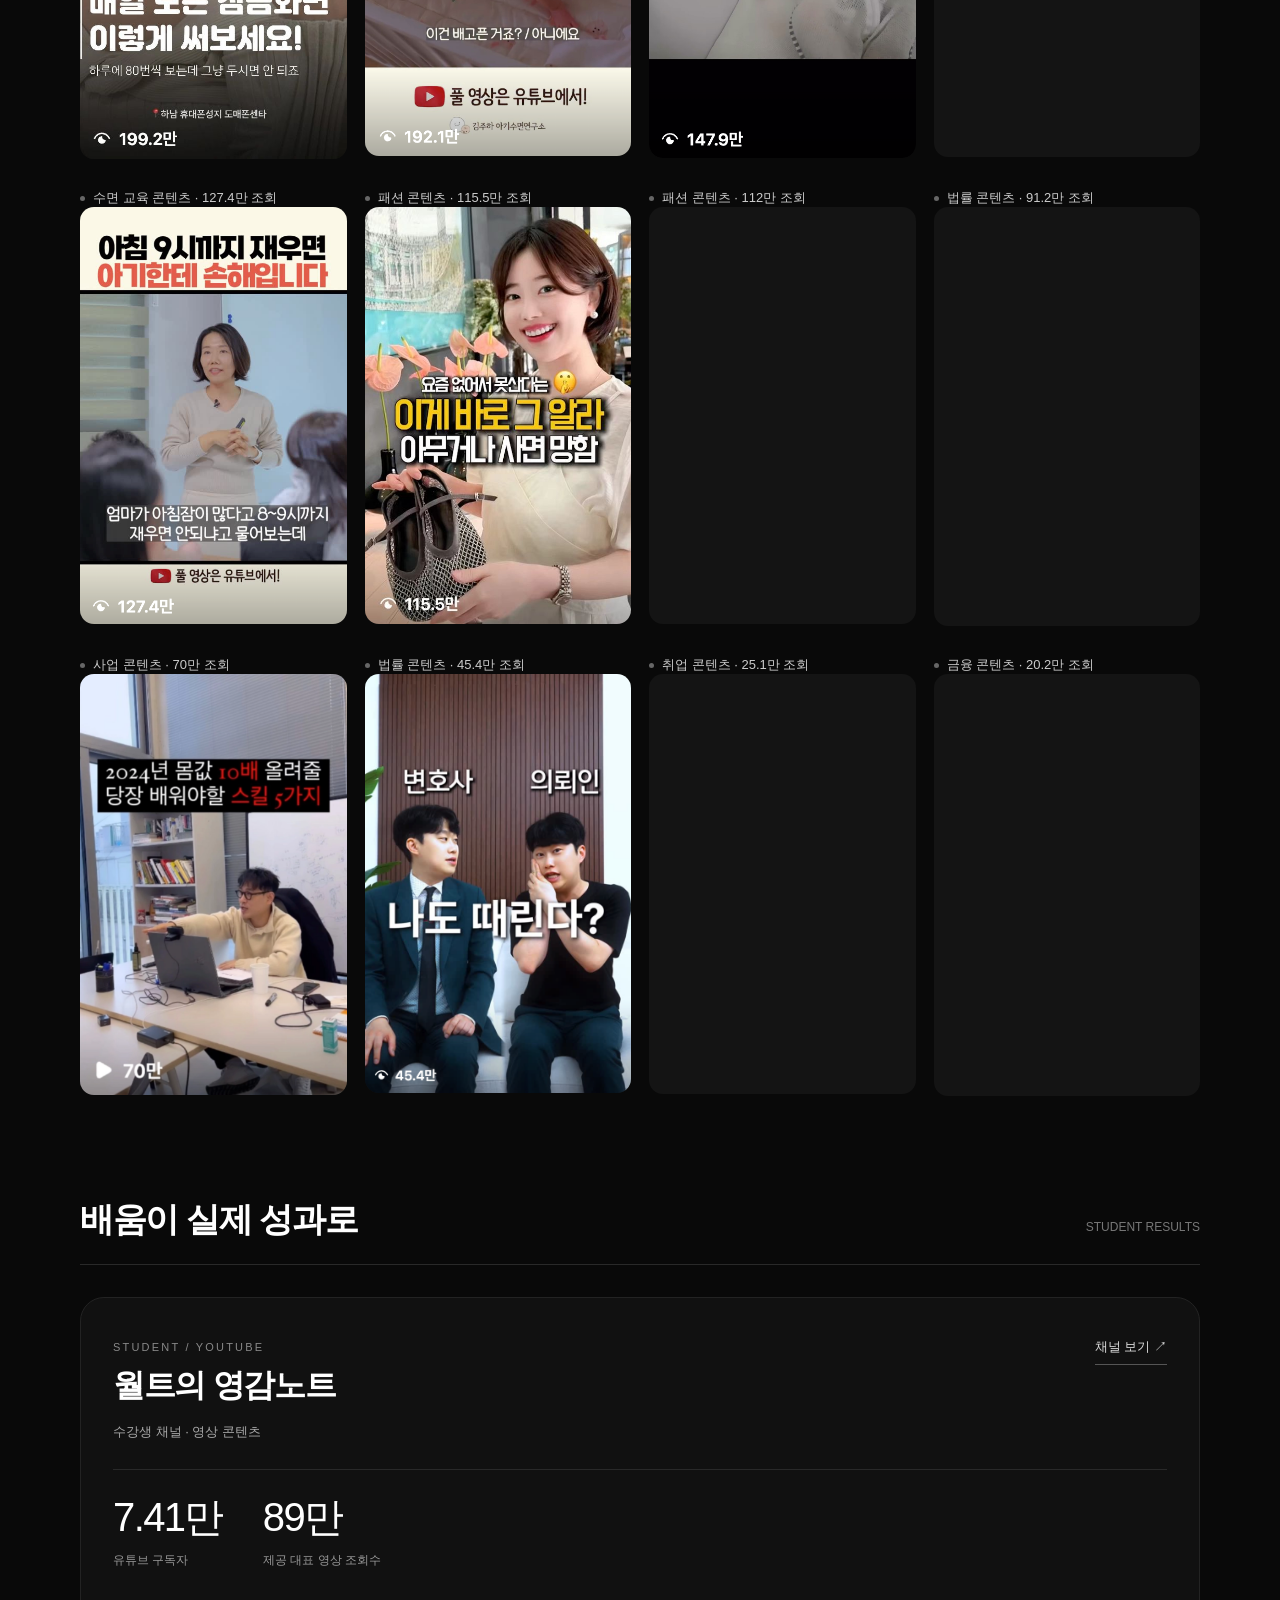
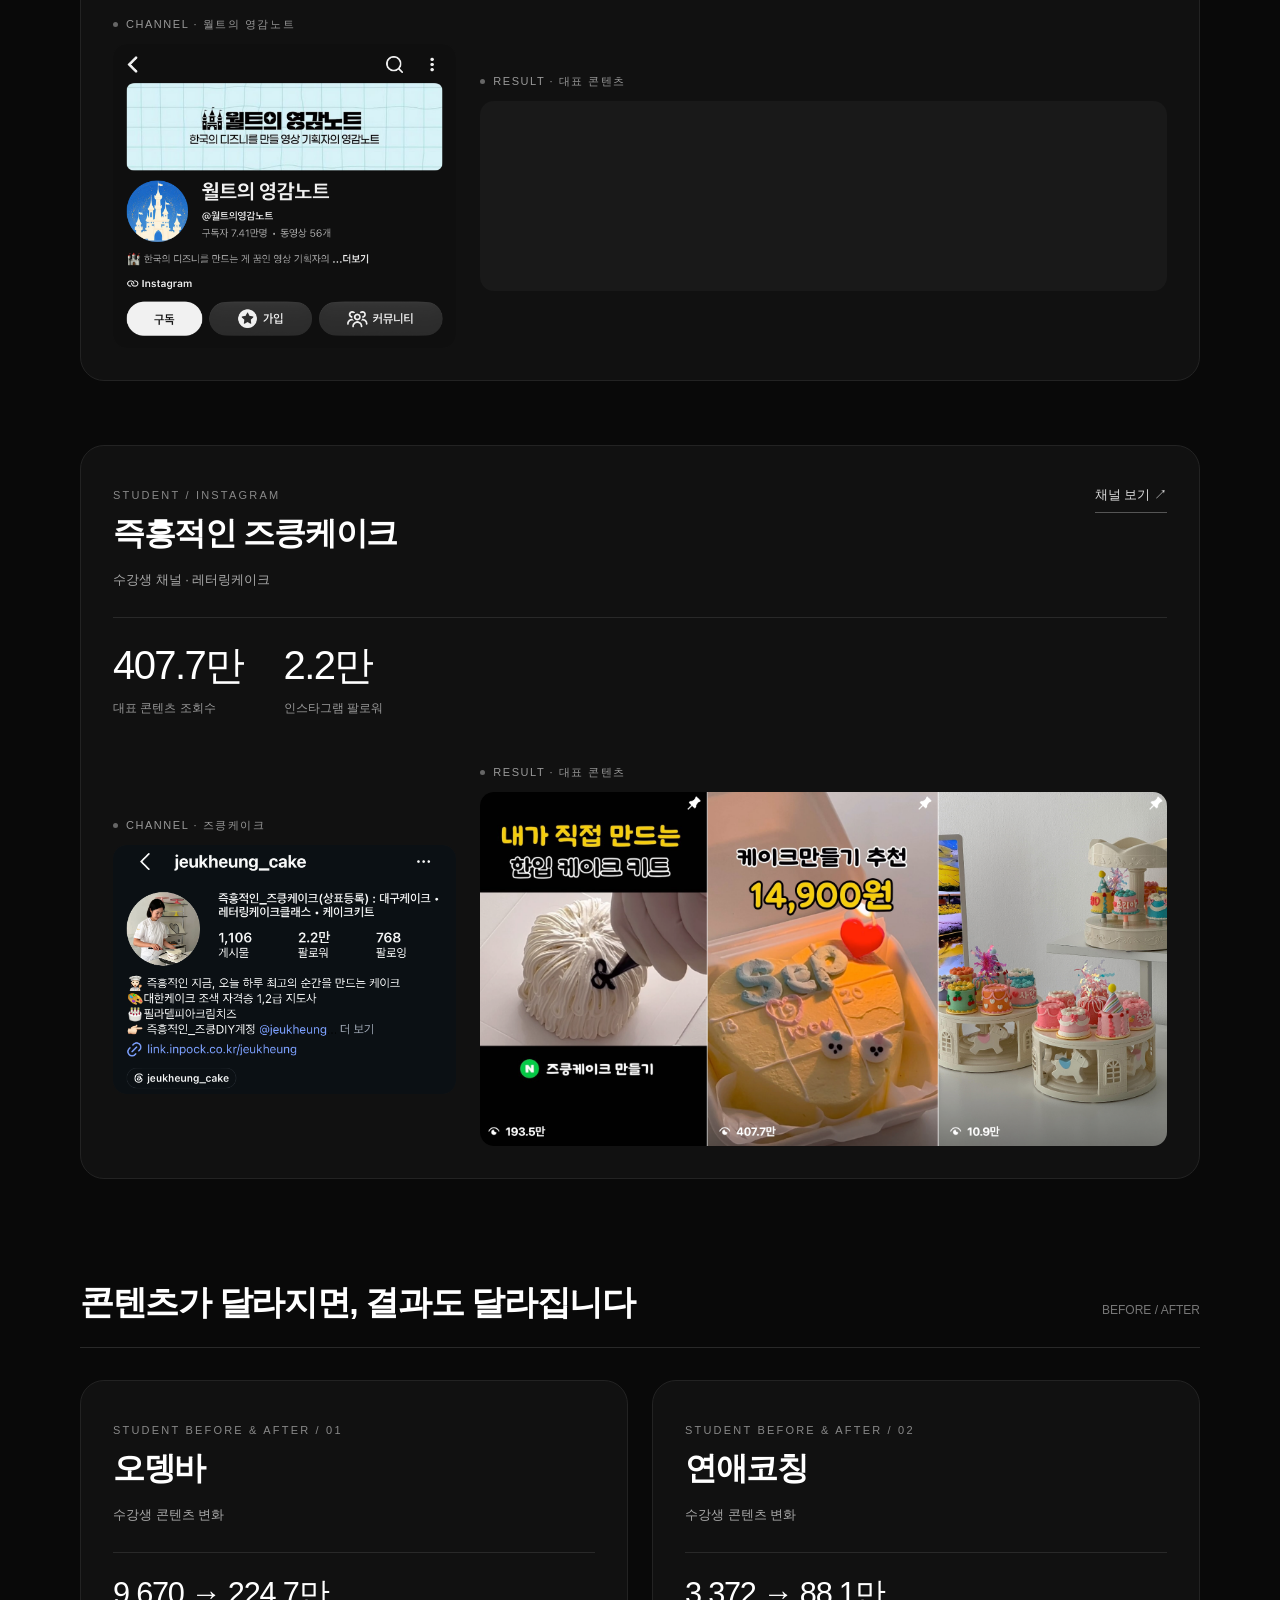
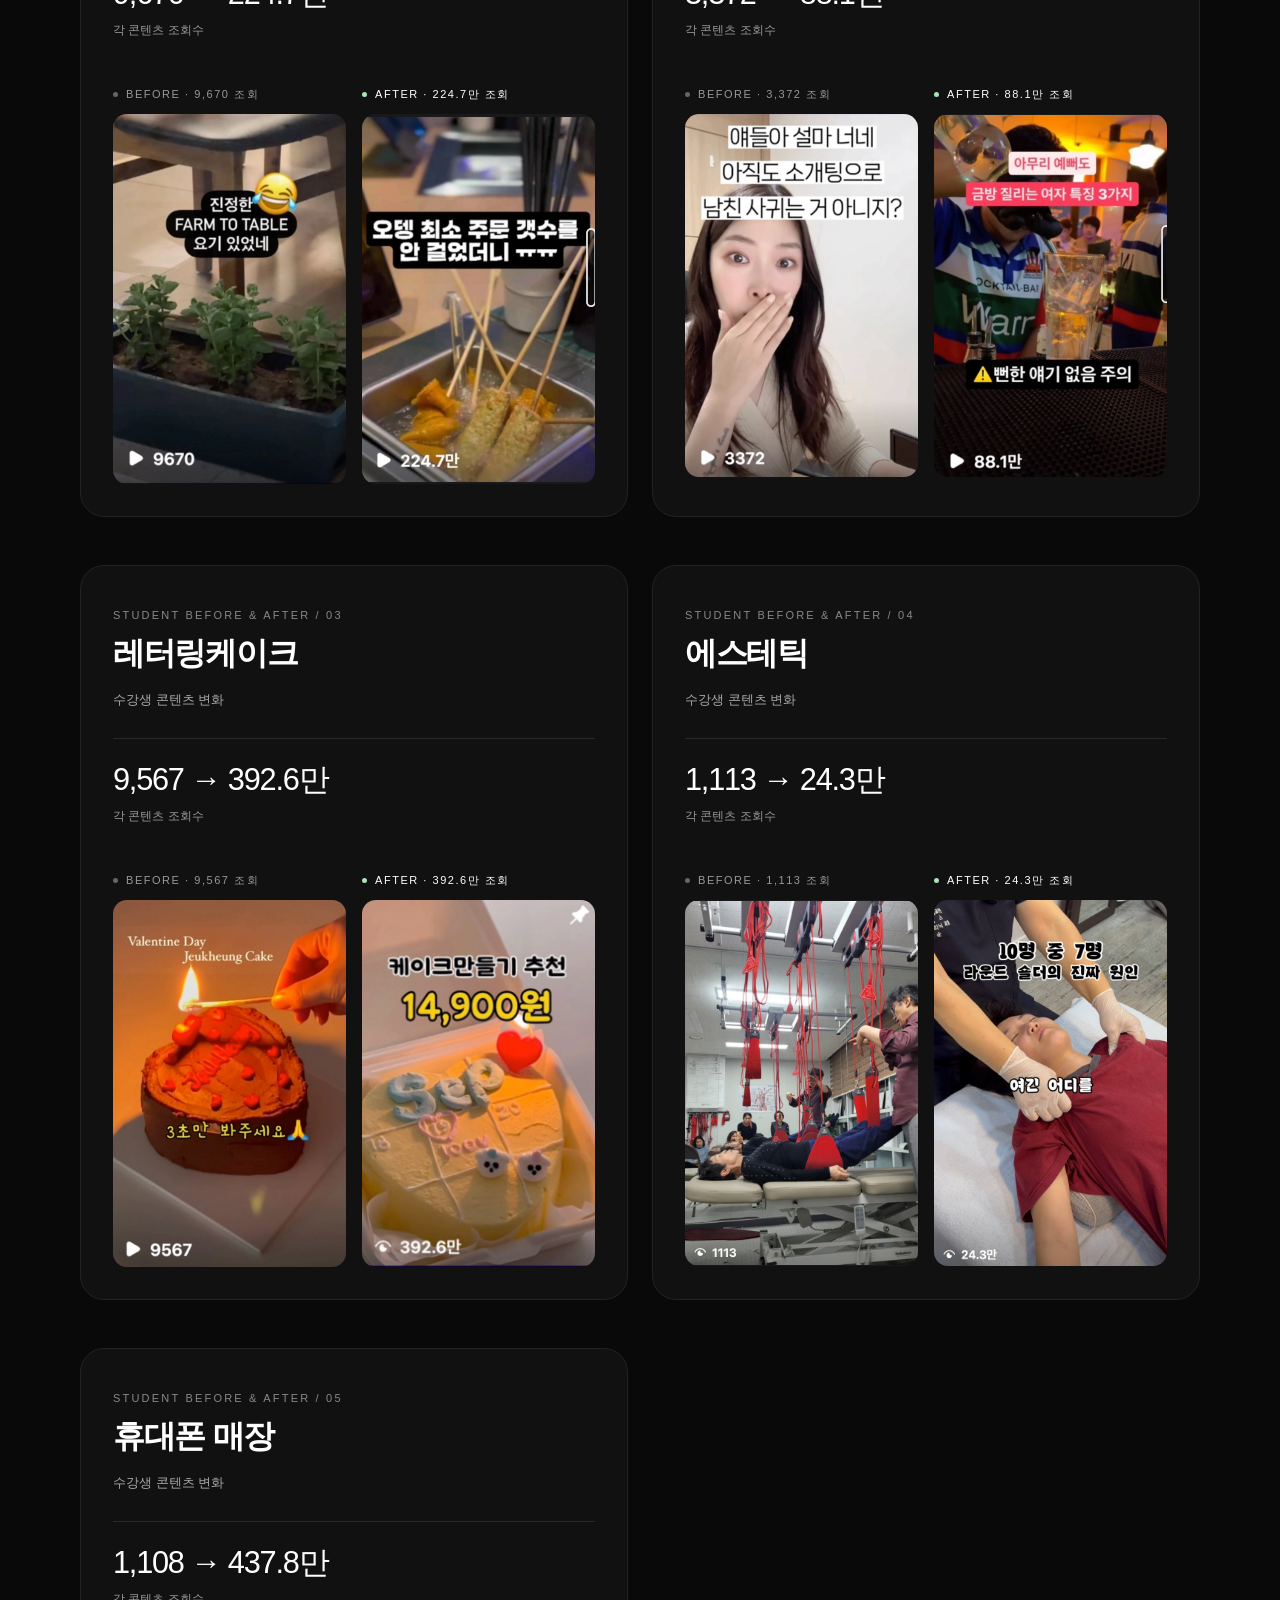
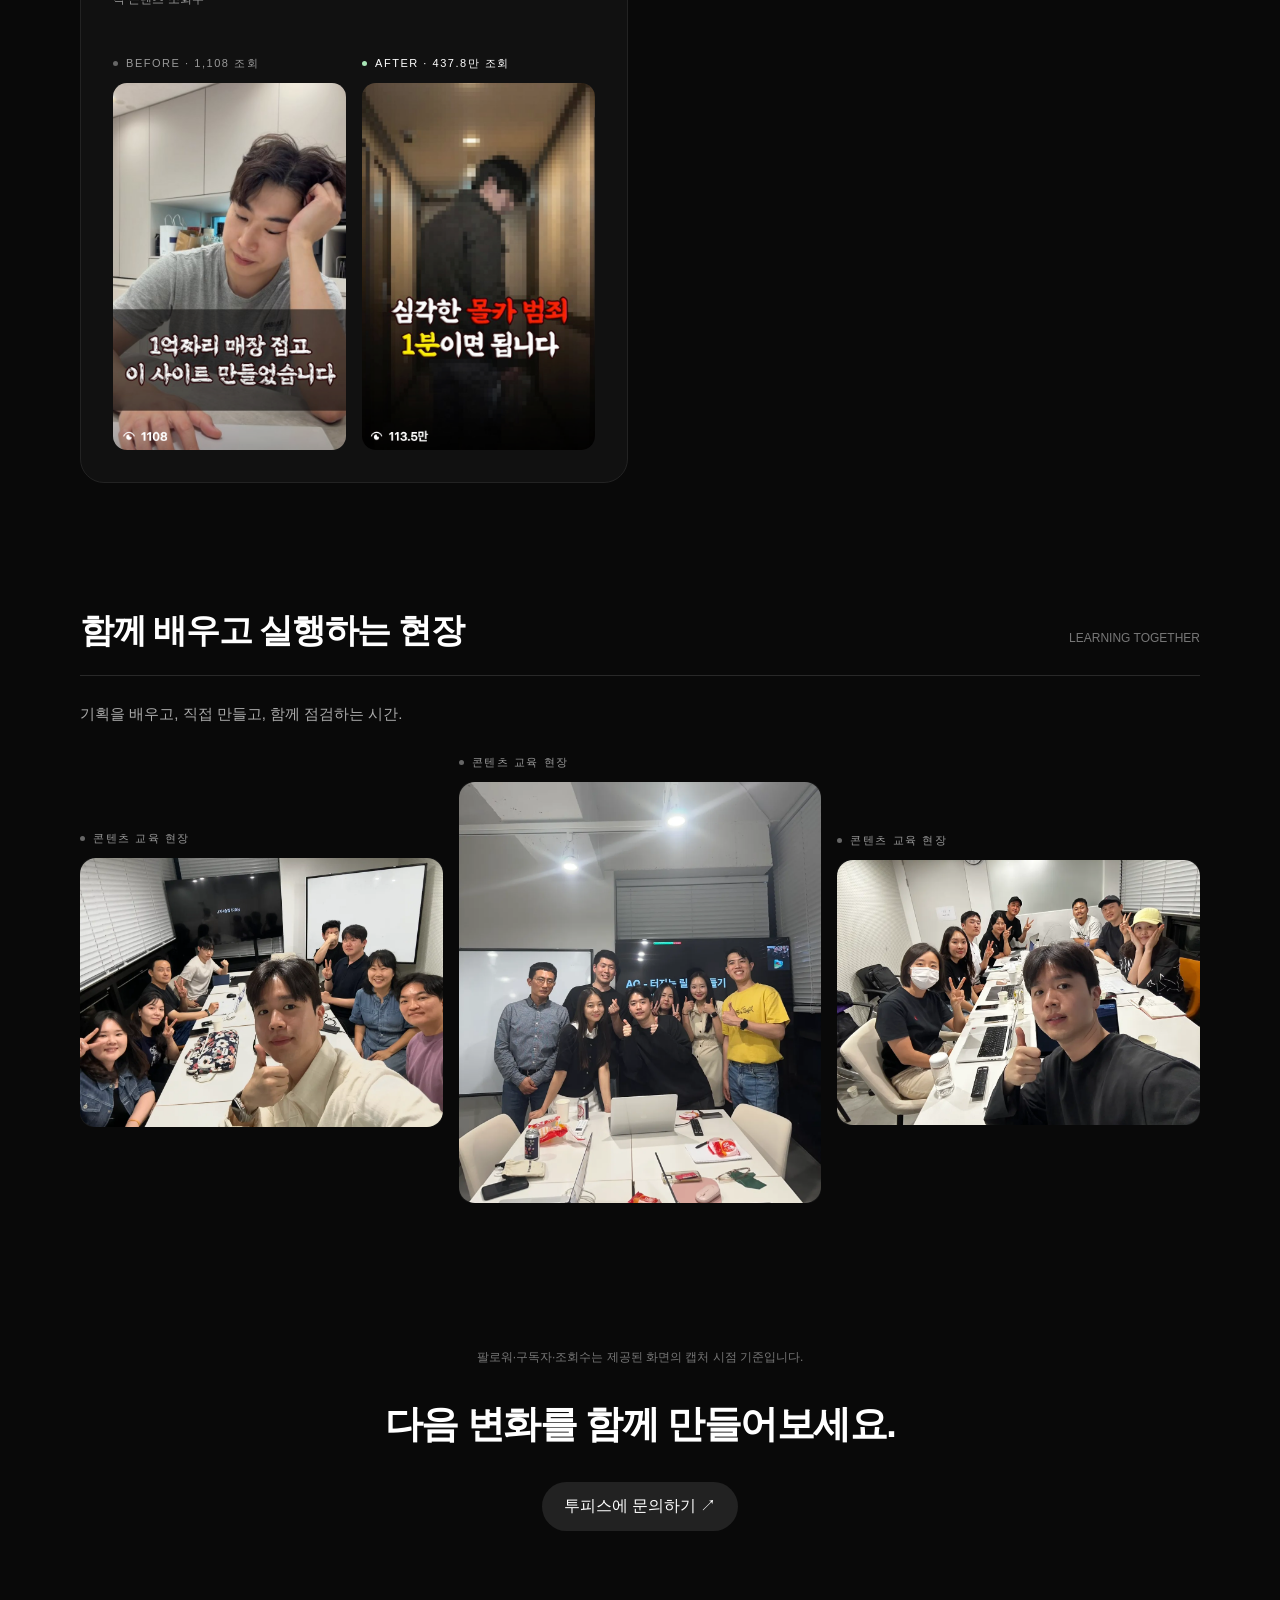
==== commit 7c76cec9: "Sync phone store view count with live site (437.8만) Co-Authored-By: Claude Fable 5.2 <noreply@anthro" ====
--- a/portfolio.html
+++ b/portfolio.html
@@ -8,6 +8,6 @@
 <section class="work-group" id="growth" aria-labelledby="growth-title"><div class="work-group-heading"><h2 id="growth-title">채널에 쌓인 변화</h2><span>BEFORE / AFTER & CHANNELS</span></div><article class="work-case"><div class="work-case-head"><div><p class="work-kicker">01 / SLEEP EDUCATION</p><h3>김주하 아기수면연구소</h3><p class="work-role">기획 · 촬영 · 편집 · 업로드</p></div><a class="work-link" href="https://www.instagram.com/baby_joohalab/" target="_blank" rel="noopener noreferrer">채널 보기 ↗</a></div><div class="work-metrics"><div class="work-metric"><strong>589 → 9.8만</strong><span>인스타그램 팔로워</span></div></div><div class="work-pair"><figure class="work-frame"><figcaption>BEFORE · 팔로워 589명</figcaption><a href="https://www.instagram.com/baby_joohalab/" target="_blank" rel="noopener noreferrer" aria-label="BEFORE · 팔로워 589명 계정 보기"><div class="work-image"><img src="./assets/portfolio-20260907/03-beforeafter-kimjooha-instagram-01.png" width="910" height="788" alt="BEFORE · 팔로워 589명" loading="lazy" decoding="async"></div></a></figure><figure class="work-frame work-frame--after"><figcaption>AFTER · 팔로워 9.8만</figcaption><a href="https://www.instagram.com/baby_joohalab/" target="_blank" rel="noopener noreferrer" aria-label="AFTER · 팔로워 9.8만 계정 보기"><div class="work-image"><img src="./assets/portfolio-20260907/04-beforeafter-kimjooha-instagram-02.png" width="1206" height="883" alt="AFTER · 팔로워 9.8만" loading="lazy" decoding="async"></div></a></figure></div></article><article class="work-case" id="kimjooha-youtube"><div class="work-case-head"><div><p class="work-kicker">01 / YOUTUBE</p><h3>김주하 아기수면연구소 · 유튜브</h3></div></div><div class="work-metrics"><div class="work-metric"><strong>3.01천 → 2.26만</strong><span>유튜브 구독자</span></div></div><div class="work-pair"><figure class="work-frame"><figcaption>BEFORE · 구독자 3.01천명</figcaption><div class="work-image"><img src="./assets/portfolio-20260907/kimjooha-youtube-before.png" width="1748" height="504" alt="김주하 아기수면연구소 유튜브 Before, 구독자 3.01천명" loading="lazy" decoding="async"></div></figure><figure class="work-frame work-frame--after"><figcaption>AFTER · 구독자 2.26만명</figcaption><div class="work-image"><img src="./assets/portfolio-20260907/kimjooha-youtube-after-v2.png" width="1148" height="242" alt="김주하 아기수면연구소 유튜브 After, 구독자 2.26만명" loading="lazy" decoding="async"></div></figure></div></article><article class="work-case"><div class="work-case-head"><div><p class="work-kicker">02 / FASHION</p><h3>오드리겸</h3><p class="work-role">국내외 레퍼런스 전달 · 콘텐츠 분석 및 피드백 · 콘텐츠 기획 · 촬영 디렉팅</p></div><a class="work-link" href="https://www.instagram.com/audrey_gyeom/" target="_blank" rel="noopener noreferrer">채널 보기 ↗</a></div><div class="work-metrics"><div class="work-metric"><strong>10.5만 → 18.1만</strong><span>인스타그램 팔로워</span></div></div><div class="work-pair"><figure class="work-frame"><figcaption>BEFORE · 팔로워 10.5만</figcaption><a href="https://www.instagram.com/audrey_gyeom/" target="_blank" rel="noopener noreferrer" aria-label="BEFORE · 팔로워 10.5만 계정 보기"><div class="work-image"><img src="./assets/portfolio-20260907/06-beforeafter-audreygyeom-01.png" width="1400" height="524" alt="BEFORE · 팔로워 10.5만" loading="lazy" decoding="async"></div></a></figure><figure class="work-frame work-frame--after"><figcaption>AFTER · 팔로워 18.1만</figcaption><a href="https://www.instagram.com/audrey_gyeom/" target="_blank" rel="noopener noreferrer" aria-label="AFTER · 팔로워 18.1만 계정 보기"><div class="work-image"><img src="./assets/portfolio-20260907/07-beforeafter-audreygyeom-02.png" width="1206" height="713" alt="AFTER · 팔로워 18.1만" loading="lazy" decoding="async"></div></a></figure></div></article><div class="work-business-grid"><article class="work-case"><div class="work-case-head"><div><p class="work-kicker">03 / OFFLINE STORE</p><h3>하남 휴대폰 매장</h3><p class="work-role">기획 · 촬영 · 편집 · 업로드</p></div><a class="work-link" href="https://www.instagram.com/park___phone/" target="_blank" rel="noopener noreferrer">채널 보기 ↗</a></div><div class="work-metrics"><div class="work-metric"><strong>1만</strong><span>인스타그램 팔로워</span></div></div><figure class="work-frame"><figcaption>CHANNEL · 하남 휴대폰 매장</figcaption><a href="https://www.instagram.com/park___phone/" target="_blank" rel="noopener noreferrer" aria-label="CHANNEL · 하남 휴대폰 매장 계정 보기"><div class="work-image"><img src="./assets/portfolio-20260907/09-beforeafter-offline-parkphone-01.png" width="1206" height="893" alt="CHANNEL · 하남 휴대폰 매장" loading="lazy" decoding="async"></div></a></figure></article><article class="work-case"><div class="work-case-head"><div><p class="work-kicker">04 / OFFLINE STORE</p><h3>탭샵바</h3><p class="work-role">기획 · 촬영 · 편집 · 업로드</p></div><a class="work-link" href="https://www.instagram.com/tap.shop.bar/" target="_blank" rel="noopener noreferrer">채널 보기 ↗</a></div><div class="work-metrics"><div class="work-metric"><strong>7,734</strong><span>인스타그램 팔로워</span></div></div><figure class="work-frame"><figcaption>CHANNEL · 탭샵바</figcaption><a href="https://www.instagram.com/tap.shop.bar/" target="_blank" rel="noopener noreferrer" aria-label="CHANNEL · 탭샵바 계정 보기"><div class="work-image"><img src="./assets/portfolio-20260907/08-beforeafter-offline-tapshopbar.png" width="1206" height="663" alt="CHANNEL · 탭샵바" loading="lazy" decoding="async"></div></a></figure></article></div></section>
 <section class="work-group" id="content-results" aria-labelledby="content-results-title"><div class="work-group-heading"><h2 id="content-results-title">숫자로 남은 콘텐츠</h2><span>CONTENT RESULTS</span></div><p class="work-section-copy">콘텐츠가 실제로 도달한 사람들. 각 영상에 기록된 조회수를 확인해보세요.</p><div class="work-results-grid"><figure class="work-frame"><figcaption>웨딩 콘텐츠 · 296.9만 조회</figcaption><div class="work-image"><img src="./assets/portfolio-20260907/23-contentresult-g5-right.png" width="626" height="986" alt="웨딩 콘텐츠 · 296.9만 조회" loading="lazy" decoding="async"></div></figure><figure class="work-frame"><figcaption>웨딩 콘텐츠 · 252만 조회</figcaption><div class="work-image"><img src="./assets/portfolio-20260907/22-contentresult-g5-left.png" width="626" height="986" alt="웨딩 콘텐츠 · 252만 조회" loading="lazy" decoding="async"></div></figure><figure class="work-frame"><figcaption>패션 콘텐츠 · 235.5만 조회</figcaption><div class="work-image"><img src="./assets/portfolio-20260907/16-contentresult-g2-right.png" width="514" height="808" alt="패션 콘텐츠 · 235.5만 조회" loading="lazy" decoding="async"></div></figure><figure class="work-frame"><figcaption>매장 콘텐츠 · 209.2만 조회</figcaption><div class="work-image"><img src="./assets/portfolio-20260907/18-contentresult-g3-center.webp" width="508" height="806" alt="매장 콘텐츠 · 209.2만 조회" loading="lazy" decoding="async"></div></figure><figure class="work-frame"><figcaption>정보성 컨텐츠 · 199.2만 조회</figcaption><div class="work-image"><img src="./assets/portfolio-20260907/19-contentresult-g3-right.webp" width="512" height="806" alt="정보성 컨텐츠 · 199.2만 조회" loading="lazy" decoding="async"></div></figure><figure class="work-frame"><figcaption>수면 교육 콘텐츠 · 192.1만 조회</figcaption><div class="work-image"><img src="./assets/portfolio-20260907/13-contentresult-g1-right.png" width="516" height="806" alt="수면 교육 콘텐츠 · 192.1만 조회" loading="lazy" decoding="async"></div></figure><figure class="work-frame"><figcaption>수면 교육 콘텐츠 · 147.9만 조회</figcaption><div class="work-image"><img src="./assets/portfolio-20260907/11-contentresult-g1-left.png" width="510" height="800" alt="수면 교육 콘텐츠 · 147.9만 조회" loading="lazy" decoding="async"></div></figure><figure class="work-frame"><figcaption>매장 콘텐츠 · 137.1만 조회</figcaption><div class="work-image"><img src="./assets/portfolio-20260907/17-contentresult-g3-left.png" width="512" height="802" alt="매장 콘텐츠 · 137.1만 조회" loading="lazy" decoding="async"></div></figure><figure class="work-frame"><figcaption>수면 교육 콘텐츠 · 127.4만 조회</figcaption><div class="work-image"><img src="./assets/portfolio-20260907/10-beforeafter-offline-parkphone-02.png" width="510" height="798" alt="수면 교육 콘텐츠 · 127.4만 조회" loading="lazy" decoding="async"></div></figure><figure class="work-frame"><figcaption>패션 콘텐츠 · 115.5만 조회</figcaption><div class="work-image"><img src="./assets/portfolio-20260907/14-contentresult-g2-left.webp" width="512" height="800" alt="패션 콘텐츠 · 115.5만 조회" loading="lazy" decoding="async"></div></figure><figure class="work-frame"><figcaption>패션 콘텐츠 · 112만 조회</figcaption><div class="work-image"><img src="./assets/portfolio-20260907/15-contentresult-g2-center.png" width="512" height="800" alt="패션 콘텐츠 · 112만 조회" loading="lazy" decoding="async"></div></figure><figure class="work-frame"><figcaption>법률 콘텐츠 · 91.2만 조회</figcaption><div class="work-image"><img src="./assets/portfolio-20260907/21-contentresult-g4-right.png" width="630" height="990" alt="법률 콘텐츠 · 91.2만 조회" loading="lazy" decoding="async"></div></figure><figure class="work-frame"><figcaption>사업 콘텐츠 · 70만 조회</figcaption><div class="work-image"><img src="./assets/portfolio-20260907/24-contentresult-g6-left.png" width="730" height="1152" alt="사업 콘텐츠 · 70만 조회" loading="lazy" decoding="async"></div></figure><figure class="work-frame"><figcaption>법률 콘텐츠 · 45.4만 조회</figcaption><div class="work-image"><img src="./assets/portfolio-20260907/20-contentresult-g4-left.png" width="630" height="990" alt="법률 콘텐츠 · 45.4만 조회" loading="lazy" decoding="async"></div></figure><figure class="work-frame"><figcaption>취업 콘텐츠 · 25.1만 조회</figcaption><div class="work-image"><img src="./assets/portfolio-20260907/25-contentresult-g6-right.png" width="510" height="804" alt="취업 콘텐츠 · 25.1만 조회" loading="lazy" decoding="async"></div></figure><figure class="work-frame"><figcaption>금융 콘텐츠 · 20.2만 조회</figcaption><div class="work-image"><img src="./assets/portfolio-20260907/26-contentresult-g7-left.png" width="704" height="1114" alt="금융 콘텐츠 · 20.2만 조회" loading="lazy" decoding="async"></div></figure></div></section>
 <section class="work-group" id="students" aria-labelledby="students-title"><div class="work-group-heading"><h2 id="students-title">배움이 실제 성과로</h2><span>STUDENT RESULTS</span></div><article class="work-case"><div class="work-case-head"><div><p class="work-kicker">STUDENT / YOUTUBE</p><h3>월트의 영감노트</h3><p class="work-role">수강생 채널 · 영상 콘텐츠</p></div><a class="work-link" href="https://www.youtube.com/@%EC%9B%94%ED%8A%B8%EC%9D%98%EC%98%81%EA%B0%90%EB%85%B8%ED%8A%B8/videos" target="_blank" rel="noopener noreferrer">채널 보기 ↗</a></div><div class="work-metrics"><div class="work-metric"><strong>7.41만</strong><span>유튜브 구독자</span></div><div class="work-metric"><strong>89만</strong><span>제공 대표 영상 조회수</span></div></div><div class="work-student-media"><figure class="work-frame"><figcaption>CHANNEL · 월트의 영감노트</figcaption><a href="https://www.youtube.com/@%EC%9B%94%ED%8A%B8%EC%9D%98%EC%98%81%EA%B0%90%EB%85%B8%ED%8A%B8/videos" target="_blank" rel="noopener noreferrer" aria-label="CHANNEL · 월트의 영감노트 계정 보기"><div class="work-image"><img src="./assets/portfolio-20260907/32-student-result-walt-inspiration-note-youtube.png" width="1206" height="1068" alt="CHANNEL · 월트의 영감노트" loading="lazy" decoding="async"></div></a></figure><figure class="work-frame"><figcaption>RESULT · 대표 콘텐츠</figcaption><a href="https://www.youtube.com/@%EC%9B%94%ED%8A%B8%EC%9D%98%EC%98%81%EA%B0%90%EB%85%B8%ED%8A%B8/videos" target="_blank" rel="noopener noreferrer" aria-label="RESULT · 대표 콘텐츠 계정 보기"><div class="work-image"><img src="./assets/portfolio-20260907/33-student-result-walt-inspiration-note-stats.png" width="2160" height="598" alt="RESULT · 대표 콘텐츠" loading="lazy" decoding="async"></div></a></figure></div></article><article class="work-case"><div class="work-case-head"><div><p class="work-kicker">STUDENT / INSTAGRAM</p><h3>즉흥적인 즈킁케이크</h3><p class="work-role">수강생 채널 · 레터링케이크</p></div><a class="work-link" href="https://www.instagram.com/jeukheung_cake/" target="_blank" rel="noopener noreferrer">채널 보기 ↗</a></div><div class="work-metrics"><div class="work-metric"><strong>407.7만</strong><span>대표 콘텐츠 조회수</span></div><div class="work-metric"><strong>2.2만</strong><span>인스타그램 팔로워</span></div></div><div class="work-student-media"><figure class="work-frame"><figcaption>CHANNEL · 즈킁케이크</figcaption><a href="https://www.instagram.com/jeukheung_cake/" target="_blank" rel="noopener noreferrer" aria-label="CHANNEL · 즈킁케이크 계정 보기"><div class="work-image"><img src="./assets/portfolio-20260907/34-student-result-jeukheung-cake-instagram.png" width="1206" height="873" alt="CHANNEL · 즈킁케이크" loading="lazy" decoding="async"></div></a></figure><figure class="work-frame"><figcaption>RESULT · 대표 콘텐츠</figcaption><a href="https://www.instagram.com/jeukheung_cake/" target="_blank" rel="noopener noreferrer" aria-label="RESULT · 대표 콘텐츠 계정 보기"><div class="work-image"><img src="./assets/portfolio-20260907/35-student-result-jeukheung-cake-stats.png" width="1928" height="994" alt="RESULT · 대표 콘텐츠" loading="lazy" decoding="async"></div></a></figure></div></article></section>
-<section class="work-group" id="student-changes" aria-labelledby="student-changes-title"><div class="work-group-heading"><h2 id="student-changes-title">콘텐츠가 달라지면, 결과도 달라집니다</h2><span>BEFORE / AFTER</span></div><div class="work-comparison-grid"><article class="work-case"><div class="work-case-head"><div><p class="work-kicker">STUDENT BEFORE &amp; AFTER / 01</p><h3>오뎅바</h3><p class="work-role">수강생 콘텐츠 변화</p></div></div><div class="work-metrics"><div class="work-metric"><strong>9,670 → 224.7만</strong><span>각 콘텐츠 조회수</span></div></div><div class="work-pair"><figure class="work-frame"><figcaption>BEFORE · 9,670 조회</figcaption><div class="work-image"><img src="./assets/portfolio-20260907/36-student-ba-odengbar-left.png" width="452" height="718" alt="BEFORE · 9,670 조회" loading="lazy" decoding="async"></div></figure><figure class="work-frame work-frame--after"><figcaption>AFTER · 224.7만 조회</figcaption><div class="work-image"><img src="./assets/portfolio-20260907/37-student-ba-odengbar-right.png" width="460" height="720" alt="AFTER · 224.7만 조회" loading="lazy" decoding="async"></div></figure></div></article><article class="work-case"><div class="work-case-head"><div><p class="work-kicker">STUDENT BEFORE &amp; AFTER / 02</p><h3>연애코칭</h3><p class="work-role">수강생 콘텐츠 변화</p></div></div><div class="work-metrics"><div class="work-metric"><strong>3,372 → 88.1만</strong><span>각 콘텐츠 조회수</span></div></div><div class="work-pair"><figure class="work-frame"><figcaption>BEFORE · 3,372 조회</figcaption><div class="work-image"><img src="./assets/portfolio-20260907/38-student-ba-dating-coaching-left.png" width="452" height="704" alt="BEFORE · 3,372 조회" loading="lazy" decoding="async"></div></figure><figure class="work-frame work-frame--after"><figcaption>AFTER · 88.1만 조회</figcaption><div class="work-image"><img src="./assets/portfolio-20260907/39-student-ba-dating-coaching-right.png" width="464" height="722" alt="AFTER · 88.1만 조회" loading="lazy" decoding="async"></div></figure></div></article><article class="work-case"><div class="work-case-head"><div><p class="work-kicker">STUDENT BEFORE &amp; AFTER / 03</p><h3>레터링케이크</h3><p class="work-role">수강생 콘텐츠 변화</p></div></div><div class="work-metrics"><div class="work-metric"><strong>9,567 → 392.6만</strong><span>각 콘텐츠 조회수</span></div></div><div class="work-pair"><figure class="work-frame"><figcaption>BEFORE · 9,567 조회</figcaption><div class="work-image"><img src="./assets/portfolio-20260907/40-student-ba-lettering-cake-left.png" width="464" height="732" alt="BEFORE · 9,567 조회" loading="lazy" decoding="async"></div></figure><figure class="work-frame work-frame--after"><figcaption>AFTER · 392.6만 조회</figcaption><div class="work-image"><img src="./assets/portfolio-20260907/41-student-ba-lettering-cake-right.png" width="472" height="742" alt="AFTER · 392.6만 조회" loading="lazy" decoding="async"></div></figure></div></article><article class="work-case"><div class="work-case-head"><div><p class="work-kicker">STUDENT BEFORE &amp; AFTER / 04</p><h3>에스테틱</h3><p class="work-role">수강생 콘텐츠 변화</p></div></div><div class="work-metrics"><div class="work-metric"><strong>1,113 → 24.3만</strong><span>각 콘텐츠 조회수</span></div></div><div class="work-pair"><figure class="work-frame"><figcaption>BEFORE · 1,113 조회</figcaption><div class="work-image"><img src="./assets/portfolio-20260907/42-student-ba-esthetic-left.png" width="630" height="984" alt="BEFORE · 1,113 조회" loading="lazy" decoding="async"></div></figure><figure class="work-frame work-frame--after"><figcaption>AFTER · 24.3만 조회</figcaption><div class="work-image"><img src="./assets/portfolio-20260907/43-student-ba-esthetic-right.png" width="628" height="986" alt="AFTER · 24.3만 조회" loading="lazy" decoding="async"></div></figure></div></article><article class="work-case"><div class="work-case-head"><div><p class="work-kicker">STUDENT BEFORE &amp; AFTER / 05</p><h3>휴대폰 매장</h3><p class="work-role">수강생 콘텐츠 변화</p></div></div><div class="work-metrics"><div class="work-metric"><strong>1,108 → 113.5만</strong><span>각 콘텐츠 조회수</span></div></div><div class="work-pair"><figure class="work-frame"><figcaption>BEFORE · 1,108 조회</figcaption><div class="work-image"><img src="./assets/portfolio-20260907/44-student-ba-phone-store-left.png" width="628" height="990" alt="BEFORE · 1,108 조회" loading="lazy" decoding="async"></div></figure><figure class="work-frame work-frame--after"><figcaption>AFTER · 113.5만 조회</figcaption><div class="work-image"><img src="./assets/portfolio-20260907/45-student-ba-phone-store-right.png" width="626" height="984" alt="AFTER · 113.5만 조회" loading="lazy" decoding="async"></div></figure></div></article></div></section>
+<section class="work-group" id="student-changes" aria-labelledby="student-changes-title"><div class="work-group-heading"><h2 id="student-changes-title">콘텐츠가 달라지면, 결과도 달라집니다</h2><span>BEFORE / AFTER</span></div><div class="work-comparison-grid"><article class="work-case"><div class="work-case-head"><div><p class="work-kicker">STUDENT BEFORE &amp; AFTER / 01</p><h3>오뎅바</h3><p class="work-role">수강생 콘텐츠 변화</p></div></div><div class="work-metrics"><div class="work-metric"><strong>9,670 → 224.7만</strong><span>각 콘텐츠 조회수</span></div></div><div class="work-pair"><figure class="work-frame"><figcaption>BEFORE · 9,670 조회</figcaption><div class="work-image"><img src="./assets/portfolio-20260907/36-student-ba-odengbar-left.png" width="452" height="718" alt="BEFORE · 9,670 조회" loading="lazy" decoding="async"></div></figure><figure class="work-frame work-frame--after"><figcaption>AFTER · 224.7만 조회</figcaption><div class="work-image"><img src="./assets/portfolio-20260907/37-student-ba-odengbar-right.png" width="460" height="720" alt="AFTER · 224.7만 조회" loading="lazy" decoding="async"></div></figure></div></article><article class="work-case"><div class="work-case-head"><div><p class="work-kicker">STUDENT BEFORE &amp; AFTER / 02</p><h3>연애코칭</h3><p class="work-role">수강생 콘텐츠 변화</p></div></div><div class="work-metrics"><div class="work-metric"><strong>3,372 → 88.1만</strong><span>각 콘텐츠 조회수</span></div></div><div class="work-pair"><figure class="work-frame"><figcaption>BEFORE · 3,372 조회</figcaption><div class="work-image"><img src="./assets/portfolio-20260907/38-student-ba-dating-coaching-left.png" width="452" height="704" alt="BEFORE · 3,372 조회" loading="lazy" decoding="async"></div></figure><figure class="work-frame work-frame--after"><figcaption>AFTER · 88.1만 조회</figcaption><div class="work-image"><img src="./assets/portfolio-20260907/39-student-ba-dating-coaching-right.png" width="464" height="722" alt="AFTER · 88.1만 조회" loading="lazy" decoding="async"></div></figure></div></article><article class="work-case"><div class="work-case-head"><div><p class="work-kicker">STUDENT BEFORE &amp; AFTER / 03</p><h3>레터링케이크</h3><p class="work-role">수강생 콘텐츠 변화</p></div></div><div class="work-metrics"><div class="work-metric"><strong>9,567 → 392.6만</strong><span>각 콘텐츠 조회수</span></div></div><div class="work-pair"><figure class="work-frame"><figcaption>BEFORE · 9,567 조회</figcaption><div class="work-image"><img src="./assets/portfolio-20260907/40-student-ba-lettering-cake-left.png" width="464" height="732" alt="BEFORE · 9,567 조회" loading="lazy" decoding="async"></div></figure><figure class="work-frame work-frame--after"><figcaption>AFTER · 392.6만 조회</figcaption><div class="work-image"><img src="./assets/portfolio-20260907/41-student-ba-lettering-cake-right.png" width="472" height="742" alt="AFTER · 392.6만 조회" loading="lazy" decoding="async"></div></figure></div></article><article class="work-case"><div class="work-case-head"><div><p class="work-kicker">STUDENT BEFORE &amp; AFTER / 04</p><h3>에스테틱</h3><p class="work-role">수강생 콘텐츠 변화</p></div></div><div class="work-metrics"><div class="work-metric"><strong>1,113 → 24.3만</strong><span>각 콘텐츠 조회수</span></div></div><div class="work-pair"><figure class="work-frame"><figcaption>BEFORE · 1,113 조회</figcaption><div class="work-image"><img src="./assets/portfolio-20260907/42-student-ba-esthetic-left.png" width="630" height="984" alt="BEFORE · 1,113 조회" loading="lazy" decoding="async"></div></figure><figure class="work-frame work-frame--after"><figcaption>AFTER · 24.3만 조회</figcaption><div class="work-image"><img src="./assets/portfolio-20260907/43-student-ba-esthetic-right.png" width="628" height="986" alt="AFTER · 24.3만 조회" loading="lazy" decoding="async"></div></figure></div></article><article class="work-case"><div class="work-case-head"><div><p class="work-kicker">STUDENT BEFORE &amp; AFTER / 05</p><h3>휴대폰 매장</h3><p class="work-role">수강생 콘텐츠 변화</p></div></div><div class="work-metrics"><div class="work-metric"><strong>1,108 → 437.8만</strong><span>각 콘텐츠 조회수</span></div></div><div class="work-pair"><figure class="work-frame"><figcaption>BEFORE · 1,108 조회</figcaption><div class="work-image"><img src="./assets/portfolio-20260907/44-student-ba-phone-store-left.png" width="628" height="990" alt="BEFORE · 1,108 조회" loading="lazy" decoding="async"></div></figure><figure class="work-frame work-frame--after"><figcaption>AFTER · 437.8만 조회</figcaption><div class="work-image"><img src="./assets/portfolio-20260907/45-student-ba-phone-store-right.png" width="626" height="984" alt="AFTER · 437.8만 조회" loading="lazy" decoding="async"></div></figure></div></article></div></section>
 <section class="work-group" id="training" aria-labelledby="training-title"><div class="work-group-heading"><h2 id="training-title">함께 배우고 실행하는 현장</h2><span>LEARNING TOGETHER</span></div><p class="work-section-copy">기획을 배우고, 직접 만들고, 함께 점검하는 시간.</p><div class="work-training"><figure class="work-frame"><figcaption>콘텐츠 교육 현장</figcaption><div class="work-image"><img src="./assets/portfolio-20260907/28-student-training-photo-01.png" width="1179" height="872" alt="콘텐츠 교육 현장" loading="lazy" decoding="async"></div></figure><figure class="work-frame"><figcaption>콘텐츠 교육 현장</figcaption><div class="work-image"><img src="./assets/portfolio-20260907/29-student-training-photo-02.png" width="1179" height="1371" alt="콘텐츠 교육 현장" loading="lazy" decoding="async"></div></figure><figure class="work-frame"><figcaption>콘텐츠 교육 현장</figcaption><div class="work-image"><img src="./assets/portfolio-20260907/30-student-training-photo-03.png" width="1179" height="859" alt="콘텐츠 교육 현장" loading="lazy" decoding="async"></div></figure></div></section>
 <footer class="work-close"><p class="work-note">팔로워·구독자·조회수는 제공된 화면의 캡처 시점 기준입니다.</p><h2>다음 변화를 함께 만들어보세요.</h2><a href="./index.html">투피스에 문의하기 ↗</a></footer></div></main></body></html>
